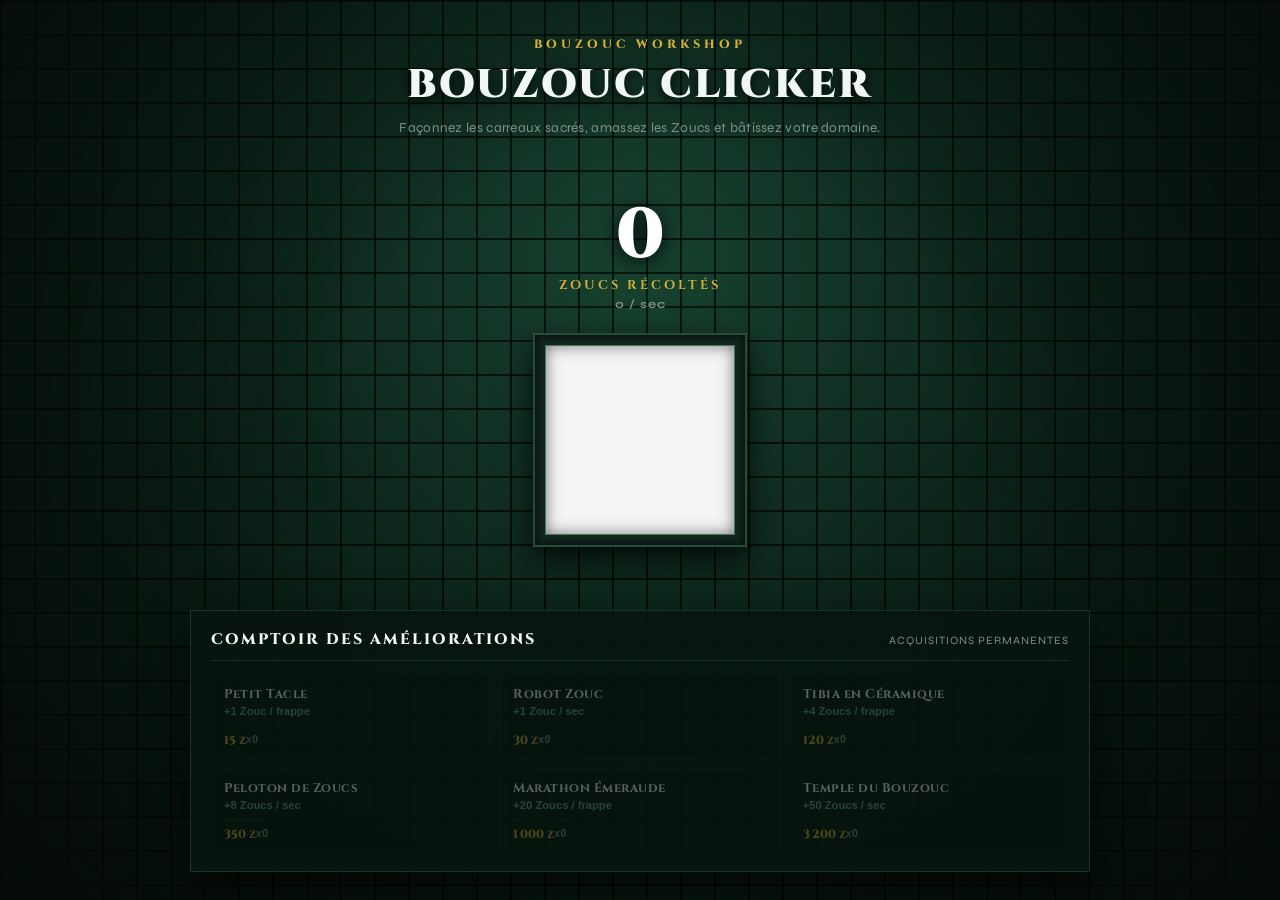
==== clicker.html @ b90097b3 "feat: refonte de la déco et ajout de nouvelle objet dans la boutique" ====
<!DOCTYPE html>
<html lang="fr">
<head>
  <meta charset="UTF-8" />
  <meta name="viewport" content="width=device-width, initial-scale=1.0" />
  <title>Bouzouc Clicker</title>
  <link rel="preconnect" href="https://fonts.googleapis.com">
  <link rel="preconnect" href="https://fonts.gstatic.com" crossorigin>
  <link href="https://fonts.googleapis.com/css2?family=Cinzel:wght@600;800;900&family=Syne:wght@500;700;800&display=swap" rel="stylesheet">
  <link rel="stylesheet" href="css/clicker.css">
</head>
<body>
  <div class="mosaic-overlay"></div>

  <header class="masthead">
    <div class="kicker">BOUZOUC WORKSHOP</div>
    <h1>BOUZOUC CLICKER</h1>
    <p class="subtitle">Façonnez les carreaux sacrés, amassez les Zoucs et bâtissez votre domaine.</p>
  </header>

  <main class="forge">
    <div class="meter">
      <div id="counter" class="count">0</div>
      <div class="unit">Zoucs récoltés</div>
      <div id="passive-rate" class="rate">0,0 / sec</div>
    </div>

    <div class="tile-frame">
      <button id="bouzouc" class="bouzouc-btn" aria-label="Frapper le Bouzouc"></button>
    </div>
  </main>

  <footer class="bazaar">
    <div class="bazaar-header">
      <h2>Comptoir des Améliorations</h2>
      <span class="sub-lead">Acquisitions permanentes</span>
    </div>

    <div class="catalog">
      <!-- Article 1 -->
      <button id="buy-click1" class="merch" disabled>
        <div class="merch-meta">
          <span class="merch-name">Petit Tacle</span>
          <span class="merch-gain">+1 Zouc / frappe</span>
        </div>
        <div class="merch-deal">
          <span id="cost-click1" class="price">15</span>
          <span id="qty-click1" class="owned">x0</span>
        </div>
      </button>

      <!-- Article 2 -->
      <button id="buy-auto1" class="merch" disabled>
        <div class="merch-meta">
          <span class="merch-name">Robot Zouc</span>
          <span class="merch-gain">+1 Zouc / sec</span>
        </div>
        <div class="merch-deal">
          <span id="cost-auto1" class="price">30</span>
          <span id="qty-auto1" class="owned">x0</span>
        </div>
      </button>

      <!-- Article 3 -->
      <button id="buy-click2" class="merch" disabled>
        <div class="merch-meta">
          <span class="merch-name">Tibia en Céramique</span>
          <span class="merch-gain">+4 Zoucs / frappe</span>
        </div>
        <div class="merch-deal">
          <span id="cost-click2" class="price">120</span>
          <span id="qty-click2" class="owned">x0</span>
        </div>
      </button>

      <!-- Article 4 -->
      <button id="buy-auto2" class="merch" disabled>
        <div class="merch-meta">
          <span class="merch-name">Peloton de Zoucs</span>
          <span class="merch-gain">+8 Zoucs / sec</span>
        </div>
        <div class="merch-deal">
          <span id="cost-auto2" class="price">350</span>
          <span id="qty-auto2" class="owned">x0</span>
        </div>
      </button>

      <!-- Article 5 -->
      <button id="buy-click3" class="merch" disabled>
        <div class="merch-meta">
          <span class="merch-name">Marathon Émeraude</span>
          <span class="merch-gain">+20 Zoucs / frappe</span>
        </div>
        <div class="merch-deal">
          <span id="cost-click3" class="price">1 000</span>
          <span id="qty-click3" class="owned">x0</span>
        </div>
      </button>

      <!-- Article 6 -->
      <button id="buy-auto3" class="merch" disabled>
        <div class="merch-meta">
          <span class="merch-name">Temple du Bouzouc</span>
          <span class="merch-gain">+50 Zoucs / sec</span>
        </div>
        <div class="merch-deal">
          <span id="cost-auto3" class="price">3 200</span>
          <span id="qty-auto3" class="owned">x0</span>
        </div>
      </button>
    </div>
  </footer>

  <script src="JavaScript/script.js"></script>
</body>
</html>
---- css/clicker.css ----
*, *::before, *::after {
  box-sizing: border-box;
  margin: 0;
  padding: 0;
  user-select: none;
  -webkit-user-select: none;
}

:root {
  --tile-mortar: #131b16;
  --tile-deep: #0a1f16;
  --tile-mid: #153e2d;
  --tile-bright: #2f7a55;
  --gold: #d4af37;
  --gold-dim: #8b7322;
  --ink: #e8ede9;
  --muted: #7e9185;
}

body {
  min-height: 100vh;
  background-color: var(--tile-mortar);
  /* Trame géométrique inspirée du carrelage de l'image */
  background-image: 
    linear-gradient(to right, rgba(0, 0, 0, 0.65) 2px, transparent 2px),
    linear-gradient(to bottom, rgba(0, 0, 0, 0.65) 2px, transparent 2px),
    radial-gradient(circle at 50% 30%, #174230 0%, #0c241a 45%, #050d09 100%);
  background-size: 34px 34px, 34px 34px, 100% 100%;
  color: var(--ink);
  font-family: 'Syne', sans-serif;
  display: flex;
  flex-direction: column;
  align-items: center;
  justify-content: space-between;
  padding: 36px 18px 28px;
  overflow-x: hidden;
  position: relative;
}

/* Léger voile d'émail brillant */
.mosaic-overlay {
  position: fixed;
  inset: 0;
  background: radial-gradient(circle at center, transparent 40%, rgba(5, 12, 8, 0.75) 100%);
  pointer-events: none;
  z-index: 1;
}

/* ============================
   1. ENTÊTE
   ============================ */
.masthead {
  position: relative;
  z-index: 2;
  text-align: center;
  max-width: 600px;
}

.kicker {
  font-family: 'Cinzel', serif;
  font-size: 0.75rem;
  letter-spacing: 4px;
  color: var(--gold);
  font-weight: 800;
  margin-bottom: 6px;
}

.masthead h1 {
  font-family: 'Cinzel', serif;
  font-size: 2.5rem;
  letter-spacing: 2px;
  font-weight: 900;
  color: #f1f8f3;
  text-transform: uppercase;
  text-shadow: 0 3px 12px rgba(0, 0, 0, 0.9);
}

.subtitle {
  font-size: 0.85rem;
  color: var(--muted);
  line-height: 1.5;
  margin-top: 6px;
  letter-spacing: 0.3px;
}

/* ============================
   2. FORGE (COMPTEUR + BOUTON)
   ============================ */
.forge {
  position: relative;
  z-index: 2;
  display: flex;
  flex-direction: column;
  align-items: center;
  margin: 18px 0;
}

.meter {
  text-align: center;
  margin-bottom: 22px;
}

.count {
  font-family: 'Cinzel', serif;
  font-size: 4.4rem;
  font-weight: 900;
  color: #ffffff;
  line-height: 1;
  letter-spacing: -1px;
  text-shadow: 0 4px 20px rgba(0, 0, 0, 0.95);
  transition: transform 0.05s ease;
}

.unit {
  font-family: 'Cinzel', serif;
  font-size: 0.8rem;
  letter-spacing: 3px;
  text-transform: uppercase;
  color: var(--gold);
  font-weight: 700;
  margin-top: 6px;
}

.rate {
  font-size: 0.75rem;
  color: var(--muted);
  font-weight: 700;
  letter-spacing: 1px;
  margin-top: 3px;
}

/* Cadre façon carreau de mosaïque individuel */
.tile-frame {
  padding: 10px;
  background: #11261c;
  border: 2px solid #234d39;
  box-shadow: 
    inset 0 0 10px rgba(0, 0, 0, 0.8),
    0 12px 30px rgba(0, 0, 0, 0.8);
}

.bouzouc-btn {
  width: 190px;
  height: 190px;
  border-radius: 0; /* Forme carrée nette pour épouser la mosaïque */
  border: 1px solid #3c7d5c;
  background-image: url('https://upload.wikimedia.org/wikipedia/commons/c/c2/N%27Golo_Kant%C3%A9_2018.jpg');
  background-size: 135%;
  background-position: center 20%;
  background-repeat: no-repeat;
  cursor: pointer;
  display: block;
  outline: none;
  filter: contrast(1.05) saturate(0.9);
  box-shadow: inset 0 0 15px rgba(0, 0, 0, 0.5);
  transition: transform 0.06s ease, filter 0.15s ease;
  touch-action: manipulation;
}

.bouzouc-btn:hover {
  filter: contrast(1.1) brightness(1.08);
}

.bouzouc-btn:active {
  transform: scale(0.96);
  filter: brightness(0.9);
}

/* ============================
   3. BAZAAR (BOUTIQUE)
   ============================ */
.bazaar {
  position: relative;
  z-index: 2;
  width: 100%;
  max-width: 900px;
  background: rgba(9, 21, 15, 0.88);
  border: 1px solid rgba(47, 122, 85, 0.35);
  box-shadow: 0 16px 40px rgba(0, 0, 0, 0.7);
  padding: 18px 20px;
}

.bazaar-header {
  display: flex;
  justify-content: space-between;
  align-items: baseline;
  border-bottom: 1px solid rgba(47, 122, 85, 0.3);
  padding-bottom: 10px;
  margin-bottom: 14px;
}

.bazaar-header h2 {
  font-family: 'Cinzel', serif;
  font-size: 0.95rem;
  letter-spacing: 2px;
  text-transform: uppercase;
  color: #f1f8f3;
  font-weight: 800;
}

.sub-lead {
  font-size: 0.7rem;
  color: var(--muted);
  text-transform: uppercase;
  letter-spacing: 1px;
}

.catalog {
  display: grid;
  grid-template-columns: repeat(3, 1fr);
  gap: 10px;
}

.merch {
  background: #0d2118;
  border: 1px solid #1c4432;
  padding: 10px 12px;
  display: flex;
  flex-direction: column;
  justify-content: space-between;
  text-align: left;
  cursor: pointer;
  min-height: 74px;
  transition: background 0.15s ease, border-color 0.15s ease, transform 0.08s ease;
}

.merch:hover:not(:disabled) {
  background: #143527;
  border-color: #3b8b64;
  transform: translateY(-1px);
}

.merch:active:not(:disabled) {
  transform: scale(0.98);
}

.merch:disabled {
  opacity: 0.32;
  cursor: not-allowed;
  border-color: #15251e;
  background: #08140f;
}

.merch-meta {
  display: flex;
  flex-direction: column;
  margin-bottom: 8px;
}

.merch-name {
  font-family: 'Cinzel', serif;
  font-size: 0.8rem;
  font-weight: 700;
  color: #ffffff;
  letter-spacing: 0.5px;
}

.merch-gain {
  font-size: 0.7rem;
  color: #6da387;
  font-weight: 700;
  margin-top: 2px;
}

.merch-deal {
  display: flex;
  justify-content: space-between;
  align-items: center;
  border-top: 1px solid rgba(255, 255, 255, 0.05);
  padding-top: 6px;
}

.price {
  font-family: 'Cinzel', serif;
  font-size: 0.75rem;
  font-weight: 800;
  color: var(--gold);
}

.price::after {
  content: " Z";
  font-size: 0.65rem;
}

.owned {
  font-size: 0.65rem;
  color: var(--muted);
  font-weight: 700;
  letter-spacing: 0.5px;
}

/* ============================
   4. PARTICULES FLOTTANTES
   ============================ */
.pop-number {
  position: fixed;
  pointer-events: none;
  font-family: 'Cinzel', serif;
  font-size: 1.5rem;
  font-weight: 900;
  color: var(--gold);
  text-shadow: 0 2px 8px rgba(0, 0, 0, 0.9);
  z-index: 100;
  animation: float-ascend 0.65s cubic-bezier(0.2, 0.8, 0.2, 1) forwards;
}

@keyframes float-ascend {
  0% {
    opacity: 1;
    transform: translate(-50%, -50%) translateY(0) scale(0.9);
  }
  100% {
    opacity: 0;
    transform: translate(-50%, -50%) translateY(-45px) scale(1.1);
  }
}

/* ============================
   5. ÉCRANS ÉTROITS (MOBILE)
   ============================ */
@media (max-width: 720px) {
  body {
    padding: 20px 12px;
  }

  .masthead h1 {
    font-size: 1.8rem;
  }

  .count {
    font-size: 3.2rem;
  }

  .bouzouc-btn {
    width: 155px;
    height: 155px;
  }

  .catalog {
    grid-template-columns: 1fr;
    gap: 8px;
  }

  .merch {
    flex-direction: row;
    align-items: center;
    min-height: auto;
    padding: 10px;
  }

  .merch-deal {
    border-top: none;
    padding-top: 0;
    gap: 12px;
  }
}
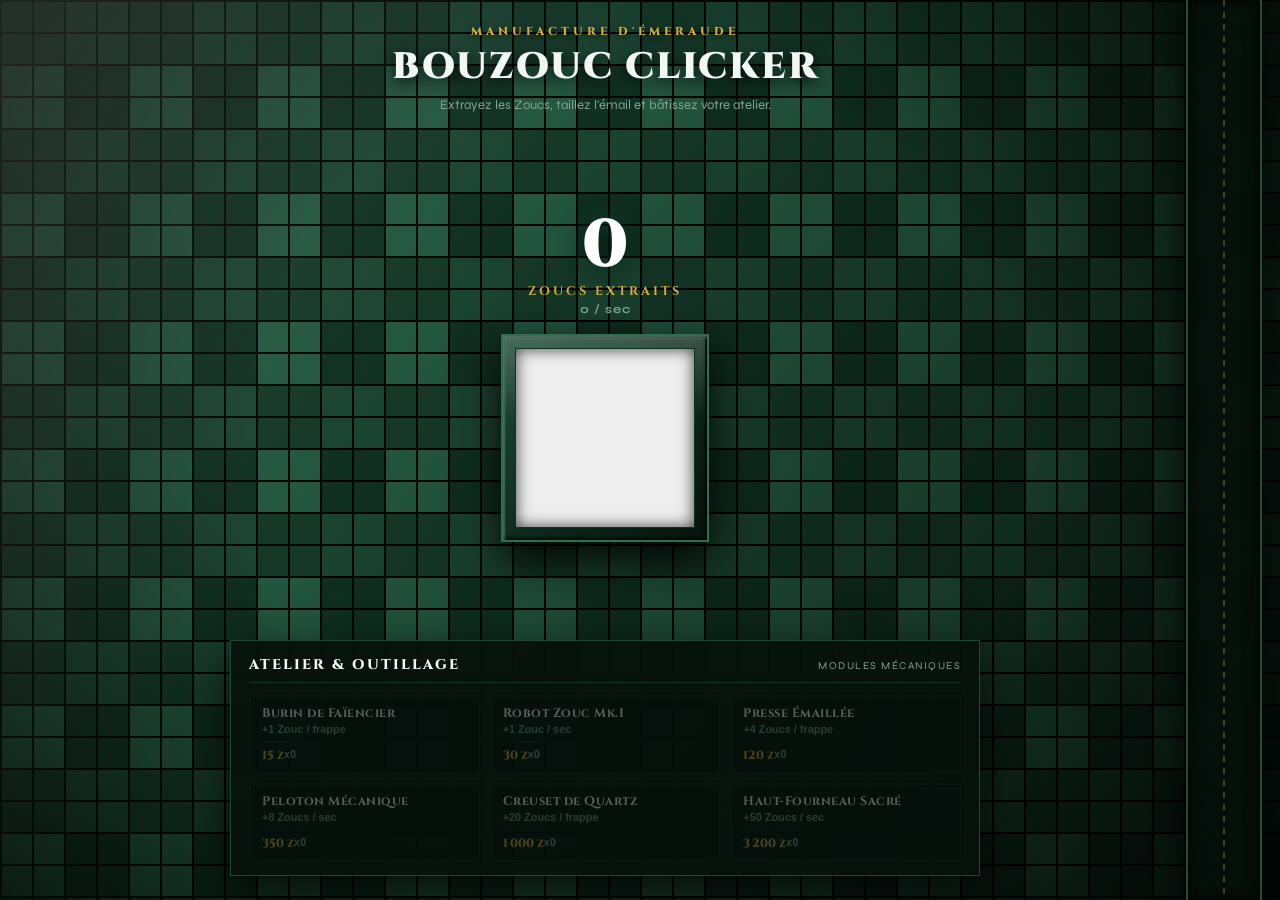
==== commit c9dd9807: "feat: on change encore plein de trucs, j'ai ajouté une autoroute avec les objets et le décor" ====
--- a/clicker.html
+++ b/clicker.html
@@ -6,110 +6,119 @@
   <title>Bouzouc Clicker</title>
   <link rel="preconnect" href="https://fonts.googleapis.com">
   <link rel="preconnect" href="https://fonts.gstatic.com" crossorigin>
-  <link href="https://fonts.googleapis.com/css2?family=Cinzel:wght@600;800;900&family=Syne:wght@500;700;800&display=swap" rel="stylesheet">
+  <link href="https://fonts.googleapis.com/css2?family=Cinzel:wght@700;900&family=Syne:wght@600;700;800&display=swap" rel="stylesheet">
   <link rel="stylesheet" href="css/clicker.css">
 </head>
 <body>
-  <div class="mosaic-overlay"></div>
+  <!-- Mosaïque de faïence murale & reflet humide -->
+  <div class="bathroom-tiles"></div>
+  <div class="water-glaze"></div>
 
-  <header class="masthead">
-    <div class="kicker">BOUZOUC WORKSHOP</div>
-    <h1>BOUZOUC CLICKER</h1>
-    <p class="subtitle">Façonnez les carreaux sacrés, amassez les Zoucs et bâtissez votre domaine.</p>
-  </header>
+  <!-- COLONNE VERTICALE D'UNITÉS (À DROITE) -->
+  <aside class="elevator-shaft" aria-label="Colonne mécanique">
+    <div class="shaft-wire"></div>
+    <div id="elevator-track" class="elevator-track">
+      <!-- Les modules SVG injectés défilent ici du bas vers le haut -->
+    </div>
+  </aside>
 
-  <main class="forge">
-    <div class="meter">
-      <div id="counter" class="count">0</div>
-      <div class="unit">Zoucs récoltés</div>
-      <div id="passive-rate" class="rate">0,0 / sec</div>
-    </div>
+  <!-- CONTENU CENTRAL -->
+  <div class="app-layout">
+    <header class="masthead">
+      <div class="kicker">MANUFACTURE D'ÉMERAUDE</div>
+      <h1>BOUZOUC CLICKER</h1>
+      <p class="subtitle">Extrayez les Zoucs, taillez l'émail et bâtissez votre atelier.</p>
+    </header>
 
-    <div class="tile-frame">
-      <button id="bouzouc" class="bouzouc-btn" aria-label="Frapper le Bouzouc"></button>
-    </div>
-  </main>
+    <main class="forge">
+      <div class="meter">
+        <div id="counter" class="count">0</div>
+        <div class="unit">Zoucs extraits</div>
+        <div id="passive-rate" class="rate">0,0 / sec</div>
+      </div>
 
-  <footer class="bazaar">
-    <div class="bazaar-header">
-      <h2>Comptoir des Améliorations</h2>
-      <span class="sub-lead">Acquisitions permanentes</span>
-    </div>
+      <!-- Carreau de faïence central taillé en biseau -->
+      <div class="tile-block">
+        <div class="tile-highlight"></div>
+        <button id="bouzouc" class="bouzouc-btn" aria-label="Frapper le Bouzouc"></button>
+      </div>
+    </main>
 
-    <div class="catalog">
-      <!-- Article 1 -->
-      <button id="buy-click1" class="merch" disabled>
-        <div class="merch-meta">
-          <span class="merch-name">Petit Tacle</span>
-          <span class="merch-gain">+1 Zouc / frappe</span>
-        </div>
-        <div class="merch-deal">
-          <span id="cost-click1" class="price">15</span>
-          <span id="qty-click1" class="owned">x0</span>
-        </div>
-      </button>
+    <footer class="bazaar">
+      <div class="bazaar-header">
+        <h2>Atelier &amp; Outillage</h2>
+        <span class="sub-lead">Modules mécaniques</span>
+      </div>
 
-      <!-- Article 2 -->
-      <button id="buy-auto1" class="merch" disabled>
-        <div class="merch-meta">
-          <span class="merch-name">Robot Zouc</span>
-          <span class="merch-gain">+1 Zouc / sec</span>
-        </div>
-        <div class="merch-deal">
-          <span id="cost-auto1" class="price">30</span>
-          <span id="qty-auto1" class="owned">x0</span>
-        </div>
-      </button>
+      <div class="catalog">
+        <button id="buy-click1" class="merch" disabled>
+          <div class="merch-meta">
+            <span class="merch-name">Burin de Faïencier</span>
+            <span class="merch-gain">+1 Zouc / frappe</span>
+          </div>
+          <div class="merch-deal">
+            <span id="cost-click1" class="price">15</span>
+            <span id="qty-click1" class="owned">x0</span>
+          </div>
+        </button>
 
-      <!-- Article 3 -->
-      <button id="buy-click2" class="merch" disabled>
-        <div class="merch-meta">
-          <span class="merch-name">Tibia en Céramique</span>
-          <span class="merch-gain">+4 Zoucs / frappe</span>
-        </div>
-        <div class="merch-deal">
-          <span id="cost-click2" class="price">120</span>
-          <span id="qty-click2" class="owned">x0</span>
-        </div>
-      </button>
+        <button id="buy-auto1" class="merch" disabled>
+          <div class="merch-meta">
+            <span class="merch-name">Robot Zouc Mk.I</span>
+            <span class="merch-gain">+1 Zouc / sec</span>
+          </div>
+          <div class="merch-deal">
+            <span id="cost-auto1" class="price">30</span>
+            <span id="qty-auto1" class="owned">x0</span>
+          </div>
+        </button>
 
-      <!-- Article 4 -->
-      <button id="buy-auto2" class="merch" disabled>
-        <div class="merch-meta">
-          <span class="merch-name">Peloton de Zoucs</span>
-          <span class="merch-gain">+8 Zoucs / sec</span>
-        </div>
-        <div class="merch-deal">
-          <span id="cost-auto2" class="price">350</span>
-          <span id="qty-auto2" class="owned">x0</span>
-        </div>
-      </button>
+        <button id="buy-click2" class="merch" disabled>
+          <div class="merch-meta">
+            <span class="merch-name">Presse Émaillée</span>
+            <span class="merch-gain">+4 Zoucs / frappe</span>
+          </div>
+          <div class="merch-deal">
+            <span id="cost-click2" class="price">120</span>
+            <span id="qty-click2" class="owned">x0</span>
+          </div>
+        </button>
 
-      <!-- Article 5 -->
-      <button id="buy-click3" class="merch" disabled>
-        <div class="merch-meta">
-          <span class="merch-name">Marathon Émeraude</span>
-          <span class="merch-gain">+20 Zoucs / frappe</span>
-        </div>
-        <div class="merch-deal">
-          <span id="cost-click3" class="price">1 000</span>
-          <span id="qty-click3" class="owned">x0</span>
-        </div>
-      </button>
+        <button id="buy-auto2" class="merch" disabled>
+          <div class="merch-meta">
+            <span class="merch-name">Peloton Mécanique</span>
+            <span class="merch-gain">+8 Zoucs / sec</span>
+          </div>
+          <div class="merch-deal">
+            <span id="cost-auto2" class="price">350</span>
+            <span id="qty-auto2" class="owned">x0</span>
+          </div>
+        </button>
 
-      <!-- Article 6 -->
-      <button id="buy-auto3" class="merch" disabled>
-        <div class="merch-meta">
-          <span class="merch-name">Temple du Bouzouc</span>
-          <span class="merch-gain">+50 Zoucs / sec</span>
-        </div>
-        <div class="merch-deal">
-          <span id="cost-auto3" class="price">3 200</span>
-          <span id="qty-auto3" class="owned">x0</span>
-        </div>
-      </button>
-    </div>
-  </footer>
+        <button id="buy-click3" class="merch" disabled>
+          <div class="merch-meta">
+            <span class="merch-name">Creuset de Quartz</span>
+            <span class="merch-gain">+20 Zoucs / frappe</span>
+          </div>
+          <div class="merch-deal">
+            <span id="cost-click3" class="price">1 000</span>
+            <span id="qty-click3" class="owned">x0</span>
+          </div>
+        </button>
+
+        <button id="buy-auto3" class="merch" disabled>
+          <div class="merch-meta">
+            <span class="merch-name">Haut-Fourneau Sacré</span>
+            <span class="merch-gain">+50 Zoucs / sec</span>
+          </div>
+          <div class="merch-deal">
+            <span id="cost-auto3" class="price">3 200</span>
+            <span id="qty-auto3" class="owned">x0</span>
+          </div>
+        </button>
+      </div>
+    </footer>
+  </div>
 
   <script src="JavaScript/script.js"></script>
 </body>
--- a/css/clicker.css
+++ b/css/clicker.css
@@ -7,118 +7,247 @@
 }
 
 :root {
-  --tile-mortar: #131b16;
-  --tile-deep: #0a1f16;
-  --tile-mid: #153e2d;
-  --tile-bright: #2f7a55;
+  --grout: #06110a;
+  --tile-sage: #1b4231;
+  --tile-emerald: #0f3123;
+  --tile-mint: #255841;
+  --tile-amber: #4a3818;
   --gold: #d4af37;
-  --gold-dim: #8b7322;
-  --ink: #e8ede9;
-  --muted: #7e9185;
+  --ink: #eaf6ef;
+  --muted: #7fa490;
 }
 
 body {
   min-height: 100vh;
-  background-color: var(--tile-mortar);
-  /* Trame géométrique inspirée du carrelage de l'image */
-  background-image: 
-    linear-gradient(to right, rgba(0, 0, 0, 0.65) 2px, transparent 2px),
-    linear-gradient(to bottom, rgba(0, 0, 0, 0.65) 2px, transparent 2px),
-    radial-gradient(circle at 50% 30%, #174230 0%, #0c241a 45%, #050d09 100%);
-  background-size: 34px 34px, 34px 34px, 100% 100%;
+  background-color: var(--grout);
   color: var(--ink);
   font-family: 'Syne', sans-serif;
+  overflow-x: hidden;
+  position: relative;
+  display: flex;
+  justify-content: center;
+}
+
+/* ====================================================
+   FAÏENCE MURALE / CARRELAGE DE DOUCHE MULTI-VERTS
+   ==================================================== */
+.bathroom-tiles {
+  position: fixed;
+  inset: 0;
+  z-index: 0;
+  pointer-events: none;
+  /* Grille de carrelage émaillé (24px x 24px) avec joints gris sombres en creux */
+  background-color: #0b2117;
+  background-image:
+    /* Joints horizontaux et verticaux */
+    linear-gradient(to right, rgba(0, 0, 0, 0.95) 2px, transparent 2px),
+    linear-gradient(to bottom, rgba(0, 0, 0, 0.95) 2px, transparent 2px),
+    /* Variations de teintes par carreaux (alternance émeraude, jade et ambre) */
+    repeating-conic-gradient(#1a4432 0% 25%, #0f3022 0% 50%, #22563f 0% 75%, #143828 0% 100%),
+    radial-gradient(circle at 65% 25%, rgba(212, 175, 55, 0.22) 0%, transparent 60%);
+  background-size: 32px 32px, 32px 32px, 128px 128px, 100% 100%;
+}
+
+/* Effet vernis émaillé / film d'eau brillant */
+.water-glaze {
+  position: fixed;
+  inset: 0;
+  z-index: 1;
+  pointer-events: none;
+  background: 
+    linear-gradient(125deg, rgba(255, 255, 255, 0.12) 0%, transparent 35%, rgba(0, 0, 0, 0.6) 100%),
+    radial-gradient(circle at 50% 50%, transparent 50%, rgba(3, 10, 6, 0.8) 100%);
+}
+
+/* ====================================================
+   COLONNE D'ÉLÉVATEURS VERTICALE (À DROITE)
+   ==================================================== */
+.elevator-shaft {
+  position: fixed;
+  top: 0;
+  bottom: 0;
+  right: 18px;
+  width: 76px;
+  z-index: 4;
+  background: rgba(6, 17, 11, 0.85);
+  border-left: 2px solid #234d38;
+  border-right: 2px solid #234d38;
+  box-shadow: 
+    inset 0 0 15px rgba(0, 0, 0, 0.9),
+    0 0 30px rgba(0, 0, 0, 0.8);
+  overflow: hidden;
+  backdrop-filter: blur(4px);
+}
+
+.shaft-wire {
+  position: absolute;
+  top: 0;
+  bottom: 0;
+  left: 50%;
+  width: 2px;
+  transform: translateX(-50%);
+  background: repeating-linear-gradient(
+    to bottom,
+    rgba(212, 175, 55, 0.3) 0,
+    rgba(212, 175, 55, 0.3) 6px,
+    transparent 6px,
+    transparent 12px
+  );
+}
+
+.elevator-track {
+  position: relative;
+  width: 100%;
+  height: 100%;
+}
+
+/* Capsule mécanique personnalisée (sans émoji) */
+.mech-pod {
+  position: absolute;
+  left: 8px;
+  width: 58px;
+  background: linear-gradient(145deg, #133324, #081a11);
+  border: 1px solid #387857;
+  box-shadow: 
+    0 6px 12px rgba(0, 0, 0, 0.8),
+    inset 1px 1px 1px rgba(255, 255, 255, 0.2);
+  padding: 6px 4px;
+  display: flex;
+  flex-direction: column;
+  align-items: center;
+  gap: 3px;
+  pointer-events: none;
+}
+
+.mech-pod.move-up {
+  animation: ascend-pod linear infinite;
+}
+
+.mech-pod.move-down {
+  animation: descend-pod linear infinite;
+}
+
+.pod-icon {
+  width: 24px;
+  height: 24px;
+  fill: #6ee7b7;
+  filter: drop-shadow(0 0 4px rgba(110, 231, 183, 0.6));
+}
+
+.pod-tag {
+  font-family: 'Cinzel', serif;
+  font-size: 0.48rem;
+  font-weight: 800;
+  color: var(--gold);
+  letter-spacing: 0.5px;
+  text-align: center;
+  line-height: 1.1;
+  text-transform: uppercase;
+}
+
+.pod-light {
+  width: 4px;
+  height: 4px;
+  border-radius: 50%;
+  background: #34d399;
+  box-shadow: 0 0 6px #34d399;
+  margin-top: 1px;
+}
+
+@keyframes ascend-pod {
+  0%   { transform: translateY(105vh); }
+  100% { transform: translateY(-120px); }
+}
+
+@keyframes descend-pod {
+  0%   { transform: translateY(-120px); }
+  100% { transform: translateY(105vh); }
+}
+
+/* ====================================================
+   STRUCTURE CENTRALE DE L'APPLICATION
+   ==================================================== */
+.app-layout {
+  position: relative;
+  z-index: 2;
+  width: 100%;
+  max-width: 860px;
+  padding: 24px 90px 24px 20px; /* Réserve 90px à droite pour ne pas toucher l'élévateur */
   display: flex;
   flex-direction: column;
   align-items: center;
   justify-content: space-between;
-  padding: 36px 18px 28px;
-  overflow-x: hidden;
-  position: relative;
-}
-
-/* Léger voile d'émail brillant */
-.mosaic-overlay {
-  position: fixed;
-  inset: 0;
-  background: radial-gradient(circle at center, transparent 40%, rgba(5, 12, 8, 0.75) 100%);
-  pointer-events: none;
-  z-index: 1;
-}
-
-/* ============================
+  min-height: 100vh;
+}
+
+/* ====================================================
    1. ENTÊTE
-   ============================ */
+   ==================================================== */
 .masthead {
-  position: relative;
-  z-index: 2;
   text-align: center;
-  max-width: 600px;
+  max-width: 620px;
 }
 
 .kicker {
   font-family: 'Cinzel', serif;
-  font-size: 0.75rem;
+  font-size: 0.72rem;
   letter-spacing: 4px;
   color: var(--gold);
   font-weight: 800;
-  margin-bottom: 6px;
+  margin-bottom: 3px;
+  text-shadow: 0 2px 8px rgba(0, 0, 0, 0.9);
 }
 
 .masthead h1 {
   font-family: 'Cinzel', serif;
-  font-size: 2.5rem;
+  font-size: 2.3rem;
   letter-spacing: 2px;
   font-weight: 900;
   color: #f1f8f3;
   text-transform: uppercase;
-  text-shadow: 0 3px 12px rgba(0, 0, 0, 0.9);
+  text-shadow: 0 4px 16px rgba(0, 0, 0, 0.95);
 }
 
 .subtitle {
-  font-size: 0.85rem;
+  font-size: 0.82rem;
   color: var(--muted);
-  line-height: 1.5;
-  margin-top: 6px;
-  letter-spacing: 0.3px;
-}
-
-/* ============================
-   2. FORGE (COMPTEUR + BOUTON)
-   ============================ */
+  margin-top: 4px;
+  line-height: 1.4;
+}
+
+/* ====================================================
+   2. FORGE & CARREAU CENTRAL
+   ==================================================== */
 .forge {
-  position: relative;
-  z-index: 2;
   display: flex;
   flex-direction: column;
   align-items: center;
-  margin: 18px 0;
+  margin: 12px 0;
 }
 
 .meter {
   text-align: center;
-  margin-bottom: 22px;
+  margin-bottom: 18px;
 }
 
 .count {
   font-family: 'Cinzel', serif;
-  font-size: 4.4rem;
+  font-size: 4.2rem;
   font-weight: 900;
   color: #ffffff;
   line-height: 1;
-  letter-spacing: -1px;
-  text-shadow: 0 4px 20px rgba(0, 0, 0, 0.95);
+  text-shadow: 0 4px 25px rgba(0, 0, 0, 0.95), 0 0 20px rgba(52, 211, 153, 0.3);
   transition: transform 0.05s ease;
 }
 
 .unit {
   font-family: 'Cinzel', serif;
-  font-size: 0.8rem;
+  font-size: 0.78rem;
   letter-spacing: 3px;
   text-transform: uppercase;
   color: var(--gold);
   font-weight: 700;
-  margin-top: 6px;
+  margin-top: 4px;
 }
 
 .rate {
@@ -126,58 +255,66 @@
   color: var(--muted);
   font-weight: 700;
   letter-spacing: 1px;
-  margin-top: 3px;
-}
-
-/* Cadre façon carreau de mosaïque individuel */
-.tile-frame {
-  padding: 10px;
-  background: #11261c;
-  border: 2px solid #234d39;
+  margin-top: 2px;
+}
+
+/* Carreau faïencé central */
+.tile-block {
+  position: relative;
+  padding: 12px;
+  background: linear-gradient(135deg, #1b4d36 0%, #0c261b 60%, #05140d 100%);
+  border: 2px solid #2f6f4e;
   box-shadow: 
-    inset 0 0 10px rgba(0, 0, 0, 0.8),
-    0 12px 30px rgba(0, 0, 0, 0.8);
+    0 16px 40px rgba(0, 0, 0, 0.9),
+    inset 2px 2px 2px rgba(255, 255, 255, 0.25),
+    inset -2px -2px 4px rgba(0, 0, 0, 0.8);
+}
+
+.tile-highlight {
+  position: absolute;
+  top: 2px;
+  left: 2px;
+  right: 2px;
+  height: 40%;
+  background: linear-gradient(180deg, rgba(255, 255, 255, 0.18) 0%, transparent 100%);
+  pointer-events: none;
 }
 
 .bouzouc-btn {
-  width: 190px;
-  height: 190px;
-  border-radius: 0; /* Forme carrée nette pour épouser la mosaïque */
-  border: 1px solid #3c7d5c;
+  position: relative;
+  width: 180px;
+  height: 180px;
+  border-radius: 0;
+  border: 1px solid #163d2a;
   background-image: url('https://upload.wikimedia.org/wikipedia/commons/c/c2/N%27Golo_Kant%C3%A9_2018.jpg');
   background-size: 135%;
   background-position: center 20%;
   background-repeat: no-repeat;
   cursor: pointer;
   display: block;
-  outline: none;
-  filter: contrast(1.05) saturate(0.9);
-  box-shadow: inset 0 0 15px rgba(0, 0, 0, 0.5);
+  filter: contrast(1.1) brightness(0.95);
+  box-shadow: inset 0 0 15px rgba(0, 0, 0, 0.7);
   transition: transform 0.06s ease, filter 0.15s ease;
   touch-action: manipulation;
 }
 
 .bouzouc-btn:hover {
-  filter: contrast(1.1) brightness(1.08);
+  filter: contrast(1.15) brightness(1.08);
 }
 
 .bouzouc-btn:active {
-  transform: scale(0.96);
-  filter: brightness(0.9);
-}
-
-/* ============================
-   3. BAZAAR (BOUTIQUE)
-   ============================ */
+  transform: scale(0.95);
+}
+
+/* ====================================================
+   3. CATALOGUE DE BOUTIQUE
+   ==================================================== */
 .bazaar {
-  position: relative;
-  z-index: 2;
   width: 100%;
-  max-width: 900px;
-  background: rgba(9, 21, 15, 0.88);
-  border: 1px solid rgba(47, 122, 85, 0.35);
-  box-shadow: 0 16px 40px rgba(0, 0, 0, 0.7);
-  padding: 18px 20px;
+  background: rgba(7, 18, 12, 0.94);
+  border: 1px solid #1f4834;
+  box-shadow: 0 16px 40px rgba(0, 0, 0, 0.8);
+  padding: 14px 18px;
 }
 
 .bazaar-header {
@@ -185,13 +322,13 @@
   justify-content: space-between;
   align-items: baseline;
   border-bottom: 1px solid rgba(47, 122, 85, 0.3);
-  padding-bottom: 10px;
-  margin-bottom: 14px;
+  padding-bottom: 8px;
+  margin-bottom: 12px;
 }
 
 .bazaar-header h2 {
   font-family: 'Cinzel', serif;
-  font-size: 0.95rem;
+  font-size: 0.88rem;
   letter-spacing: 2px;
   text-transform: uppercase;
   color: #f1f8f3;
@@ -199,10 +336,10 @@
 }
 
 .sub-lead {
-  font-size: 0.7rem;
+  font-size: 0.65rem;
   color: var(--muted);
   text-transform: uppercase;
-  letter-spacing: 1px;
+  letter-spacing: 1.5px;
 }
 
 .catalog {
@@ -212,22 +349,23 @@
 }
 
 .merch {
-  background: #0d2118;
-  border: 1px solid #1c4432;
-  padding: 10px 12px;
+  background: linear-gradient(135deg, #10291d 0%, #081710 100%);
+  border: 1px solid #204b34;
+  padding: 9px 12px;
   display: flex;
   flex-direction: column;
   justify-content: space-between;
   text-align: left;
   cursor: pointer;
-  min-height: 74px;
-  transition: background 0.15s ease, border-color 0.15s ease, transform 0.08s ease;
+  min-height: 72px;
+  box-shadow: inset 1px 1px 1px rgba(255, 255, 255, 0.08);
+  transition: all 0.12s ease;
 }
 
 .merch:hover:not(:disabled) {
-  background: #143527;
-  border-color: #3b8b64;
-  transform: translateY(-1px);
+  background: linear-gradient(135deg, #163d2a 0%, #0d251a 100%);
+  border-color: #408d64;
+  transform: translateY(-2px);
 }
 
 .merch:active:not(:disabled) {
@@ -237,37 +375,37 @@
 .merch:disabled {
   opacity: 0.32;
   cursor: not-allowed;
-  border-color: #15251e;
-  background: #08140f;
+  border-color: #112219;
+  background: #060e0a;
 }
 
 .merch-meta {
   display: flex;
   flex-direction: column;
-  margin-bottom: 8px;
+  margin-bottom: 6px;
 }
 
 .merch-name {
   font-family: 'Cinzel', serif;
-  font-size: 0.8rem;
+  font-size: 0.78rem;
   font-weight: 700;
   color: #ffffff;
   letter-spacing: 0.5px;
 }
 
 .merch-gain {
-  font-size: 0.7rem;
-  color: #6da387;
+  font-size: 0.68rem;
+  color: #639c7f;
   font-weight: 700;
-  margin-top: 2px;
+  margin-top: 1px;
 }
 
 .merch-deal {
   display: flex;
   justify-content: space-between;
   align-items: center;
-  border-top: 1px solid rgba(255, 255, 255, 0.05);
-  padding-top: 6px;
+  border-top: 1px solid rgba(255, 255, 255, 0.06);
+  padding-top: 5px;
 }
 
 .price {
@@ -289,68 +427,39 @@
   letter-spacing: 0.5px;
 }
 
-/* ============================
-   4. PARTICULES FLOTTANTES
-   ============================ */
+/* Particules au clic */
 .pop-number {
   position: fixed;
   pointer-events: none;
   font-family: 'Cinzel', serif;
-  font-size: 1.5rem;
+  font-size: 1.4rem;
   font-weight: 900;
   color: var(--gold);
-  text-shadow: 0 2px 8px rgba(0, 0, 0, 0.9);
+  text-shadow: 0 2px 10px rgba(0, 0, 0, 0.95);
   z-index: 100;
   animation: float-ascend 0.65s cubic-bezier(0.2, 0.8, 0.2, 1) forwards;
 }
 
 @keyframes float-ascend {
-  0% {
-    opacity: 1;
-    transform: translate(-50%, -50%) translateY(0) scale(0.9);
+  0%   { opacity: 1; transform: translate(-50%, -50%) translateY(0) scale(0.9); }
+  100% { opacity: 0; transform: translate(-50%, -50%) translateY(-45px) scale(1.1); }
+}
+
+/* Version mobile */
+@media (max-width: 720px) {
+  .elevator-shaft {
+    width: 48px;
+    right: 4px;
   }
-  100% {
-    opacity: 0;
-    transform: translate(-50%, -50%) translateY(-45px) scale(1.1);
+  .app-layout {
+    padding: 16px 56px 16px 10px;
   }
-}
-
-/* ============================
-   5. ÉCRANS ÉTROITS (MOBILE)
-   ============================ */
-@media (max-width: 720px) {
-  body {
-    padding: 20px 12px;
-  }
-
-  .masthead h1 {
-    font-size: 1.8rem;
-  }
-
-  .count {
-    font-size: 3.2rem;
-  }
-
-  .bouzouc-btn {
-    width: 155px;
-    height: 155px;
-  }
-
-  .catalog {
-    grid-template-columns: 1fr;
-    gap: 8px;
-  }
-
-  .merch {
-    flex-direction: row;
-    align-items: center;
-    min-height: auto;
-    padding: 10px;
-  }
-
-  .merch-deal {
-    border-top: none;
-    padding-top: 0;
-    gap: 12px;
-  }
+  .masthead h1 { font-size: 1.7rem; }
+  .count { font-size: 3rem; }
+  .bouzouc-btn { width: 145px; height: 145px; }
+  .catalog { grid-template-columns: 1fr; gap: 7px; }
+  .merch { flex-direction: row; align-items: center; min-height: auto; padding: 8px 10px; }
+  .merch-deal { border-top: none; padding-top: 0; gap: 8px; }
+  .mech-pod { width: 38px; left: 4px; }
+  .pod-tag { font-size: 0.4rem; }
 }
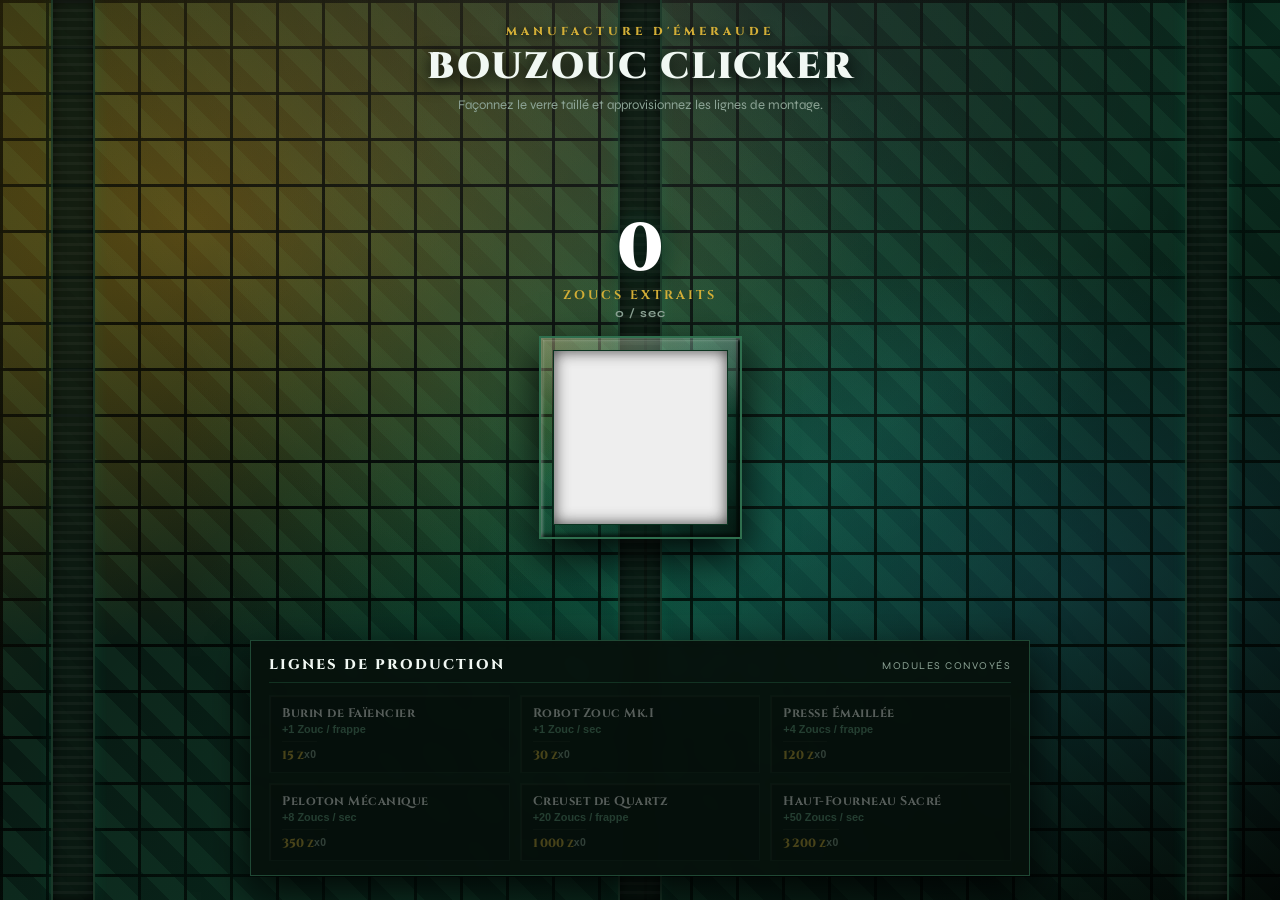
==== commit b4ee9ad3: "feat: changement de l'arriere plan et mise en place de tapis d'usine ou on voit les objets défiler" ====
--- a/clicker.html
+++ b/clicker.html
@@ -10,24 +10,32 @@
   <link rel="stylesheet" href="css/clicker.css">
 </head>
 <body>
-  <!-- Mosaïque de faïence murale & reflet humide -->
-  <div class="bathroom-tiles"></div>
-  <div class="water-glaze"></div>
+  <!-- Fond briques de verre et réfraction lumineuse -->
+  <div class="glass-chamber"></div>
+  <div class="light-beams"></div>
 
-  <!-- COLONNE VERTICALE D'UNITÉS (À DROITE) -->
-  <aside class="elevator-shaft" aria-label="Colonne mécanique">
-    <div class="shaft-wire"></div>
-    <div id="elevator-track" class="elevator-track">
-      <!-- Les modules SVG injectés défilent ici du bas vers le haut -->
+  <!-- RÉSEAU DE CONVOYEURS / TAPIS ROULANTS EN ARRIÈRE-PLAN -->
+  <div class="conveyor-network" aria-hidden="true">
+    <div class="conveyor-lane lane-left">
+      <div class="belt-ribs"></div>
+      <div id="lane-track-1" class="lane-track"></div>
     </div>
-  </aside>
+    <div class="conveyor-lane lane-mid">
+      <div class="belt-ribs"></div>
+      <div id="lane-track-2" class="lane-track"></div>
+    </div>
+    <div class="conveyor-lane lane-right">
+      <div class="belt-ribs"></div>
+      <div id="lane-track-3" class="lane-track"></div>
+    </div>
+  </div>
 
-  <!-- CONTENU CENTRAL -->
+  <!-- INTERFACE PRINCIPALE -->
   <div class="app-layout">
     <header class="masthead">
       <div class="kicker">MANUFACTURE D'ÉMERAUDE</div>
       <h1>BOUZOUC CLICKER</h1>
-      <p class="subtitle">Extrayez les Zoucs, taillez l'émail et bâtissez votre atelier.</p>
+      <p class="subtitle">Façonnez le verre taillé et approvisionnez les lignes de montage.</p>
     </header>
 
     <main class="forge">
@@ -37,7 +45,7 @@
         <div id="passive-rate" class="rate">0,0 / sec</div>
       </div>
 
-      <!-- Carreau de faïence central taillé en biseau -->
+      <!-- Carreau central façon bloc de verre biseauté -->
       <div class="tile-block">
         <div class="tile-highlight"></div>
         <button id="bouzouc" class="bouzouc-btn" aria-label="Frapper le Bouzouc"></button>
@@ -46,8 +54,8 @@
 
     <footer class="bazaar">
       <div class="bazaar-header">
-        <h2>Atelier &amp; Outillage</h2>
-        <span class="sub-lead">Modules mécaniques</span>
+        <h2>Lignes de Production</h2>
+        <span class="sub-lead">Modules convoyés</span>
       </div>
 
       <div class="catalog">
--- a/css/clicker.css
+++ b/css/clicker.css
@@ -7,14 +7,14 @@
 }
 
 :root {
-  --grout: #06110a;
-  --tile-sage: #1b4231;
-  --tile-emerald: #0f3123;
-  --tile-mint: #255841;
-  --tile-amber: #4a3818;
+  --grout: #060e0a;
+  --belt-bg: #0a1710;
+  --belt-rail: #1c3b2b;
   --gold: #d4af37;
+  --amber: #f59e0b;
+  --cyan: #38bdf8;
   --ink: #eaf6ef;
-  --muted: #7fa490;
+  --muted: #8ca395;
 }
 
 body {
@@ -29,150 +29,169 @@
 }
 
 /* ====================================================
-   FAÏENCE MURALE / CARRELAGE DE DOUCHE MULTI-VERTS
-   ==================================================== */
-.bathroom-tiles {
+   FOND : BLOCS DE VERRE AVEC LUMIÈRE TRAVERSANTE (AMBRE & VERT)
+   ==================================================== */
+.glass-chamber {
   position: fixed;
   inset: 0;
   z-index: 0;
   pointer-events: none;
-  /* Grille de carrelage émaillé (24px x 24px) avec joints gris sombres en creux */
-  background-color: #0b2117;
+  /* Grille de briques de verre avec réfractions croisées */
+  background-color: #071710;
   background-image:
-    /* Joints horizontaux et verticaux */
-    linear-gradient(to right, rgba(0, 0, 0, 0.95) 2px, transparent 2px),
-    linear-gradient(to bottom, rgba(0, 0, 0, 0.95) 2px, transparent 2px),
-    /* Variations de teintes par carreaux (alternance émeraude, jade et ambre) */
-    repeating-conic-gradient(#1a4432 0% 25%, #0f3022 0% 50%, #22563f 0% 75%, #143828 0% 100%),
-    radial-gradient(circle at 65% 25%, rgba(212, 175, 55, 0.22) 0%, transparent 60%);
-  background-size: 32px 32px, 32px 32px, 128px 128px, 100% 100%;
-}
-
-/* Effet vernis émaillé / film d'eau brillant */
-.water-glaze {
+    /* Joints sombres de maçonnerie */
+    linear-gradient(to right, rgba(2, 6, 4, 0.95) 3px, transparent 3px),
+    linear-gradient(to bottom, rgba(2, 6, 4, 0.95) 3px, transparent 3px),
+    /* Éclats lumineux chauds et froids traversant le verre */
+    radial-gradient(ellipse at 15% 25%, rgba(245, 158, 11, 0.28) 0%, transparent 45%),
+    radial-gradient(ellipse at 85% 65%, rgba(56, 189, 248, 0.2) 0%, transparent 40%),
+    radial-gradient(circle at 50% 50%, rgba(16, 185, 129, 0.25) 0%, transparent 60%),
+    repeating-linear-gradient(45deg, #0d261b 0 20px, #081a13 20px 40px);
+  background-size: 46px 46px, 46px 46px, 100% 100%, 100% 100%, 100% 100%, 100% 100%;
+}
+
+.light-beams {
   position: fixed;
   inset: 0;
   z-index: 1;
   pointer-events: none;
+  /* Halos diagonaux simulant le soleil à travers une verrière teintée */
   background: 
-    linear-gradient(125deg, rgba(255, 255, 255, 0.12) 0%, transparent 35%, rgba(0, 0, 0, 0.6) 100%),
-    radial-gradient(circle at 50% 50%, transparent 50%, rgba(3, 10, 6, 0.8) 100%);
-}
-
-/* ====================================================
-   COLONNE D'ÉLÉVATEURS VERTICALE (À DROITE)
-   ==================================================== */
-.elevator-shaft {
+    linear-gradient(135deg, rgba(251, 191, 36, 0.12) 0%, transparent 35%, rgba(16, 185, 129, 0.08) 60%, rgba(0, 0, 0, 0.7) 100%),
+    radial-gradient(circle at 50% 0%, rgba(255, 255, 255, 0.1) 0%, transparent 55%);
+}
+
+/* ====================================================
+   TAPIS ROULANTS INDUSTRIELS (RÉSEAU DE FOND)
+   ==================================================== */
+.conveyor-network {
   position: fixed;
-  top: 0;
-  bottom: 0;
-  right: 18px;
-  width: 76px;
-  z-index: 4;
-  background: rgba(6, 17, 11, 0.85);
-  border-left: 2px solid #234d38;
-  border-right: 2px solid #234d38;
+  inset: 0;
+  z-index: 2;
+  pointer-events: none;
+  display: flex;
+  justify-content: space-between;
+  padding: 0 4%;
+  opacity: 0.85;
+}
+
+.conveyor-lane {
+  position: relative;
+  width: 44px;
+  height: 100vh;
+  background: var(--belt-bg);
+  border-left: 2px solid var(--belt-rail);
+  border-right: 2px solid var(--belt-rail);
   box-shadow: 
-    inset 0 0 15px rgba(0, 0, 0, 0.9),
-    0 0 30px rgba(0, 0, 0, 0.8);
+    inset 0 0 12px rgba(0, 0, 0, 0.9),
+    0 0 16px rgba(16, 185, 129, 0.15);
   overflow: hidden;
-  backdrop-filter: blur(4px);
-}
-
-.shaft-wire {
+}
+
+/* Rainures crantées du tapis roulant qui défilent */
+.belt-ribs {
   position: absolute;
-  top: 0;
-  bottom: 0;
-  left: 50%;
-  width: 2px;
-  transform: translateX(-50%);
-  background: repeating-linear-gradient(
+  inset: 0;
+  background-image: repeating-linear-gradient(
     to bottom,
-    rgba(212, 175, 55, 0.3) 0,
-    rgba(212, 175, 55, 0.3) 6px,
-    transparent 6px,
-    transparent 12px
+    rgba(255, 255, 255, 0.04) 0px,
+    rgba(255, 255, 255, 0.04) 3px,
+    transparent 3px,
+    transparent 9px
   );
-}
-
-.elevator-track {
+  background-size: 100% 18px;
+  animation: belt-scroll 1.4s linear infinite;
+}
+
+.lane-left .belt-ribs, .lane-right .belt-ribs {
+  animation-direction: normal; /* Défile vers le bas */
+}
+
+.lane-mid .belt-ribs {
+  animation-direction: reverse; /* Défile vers le haut */
+}
+
+@keyframes belt-scroll {
+  0%   { background-position: 0 0; }
+  100% { background-position: 0 18px; }
+}
+
+.lane-track {
   position: relative;
   width: 100%;
   height: 100%;
 }
 
-/* Capsule mécanique personnalisée (sans émoji) */
-.mech-pod {
+/* Caissons / Objets convoyés */
+.belt-package {
   position: absolute;
-  left: 8px;
-  width: 58px;
-  background: linear-gradient(145deg, #133324, #081a11);
-  border: 1px solid #387857;
+  left: 4px;
+  width: 34px;
+  background: linear-gradient(145deg, #163626, #091710);
+  border: 1px solid #3d795a;
   box-shadow: 
-    0 6px 12px rgba(0, 0, 0, 0.8),
+    0 4px 10px rgba(0, 0, 0, 0.8),
     inset 1px 1px 1px rgba(255, 255, 255, 0.2);
-  padding: 6px 4px;
+  padding: 4px 2px;
   display: flex;
   flex-direction: column;
   align-items: center;
-  gap: 3px;
-  pointer-events: none;
-}
-
-.mech-pod.move-up {
-  animation: ascend-pod linear infinite;
-}
-
-.mech-pod.move-down {
-  animation: descend-pod linear infinite;
-}
-
-.pod-icon {
-  width: 24px;
-  height: 24px;
+  gap: 2px;
+}
+
+.belt-package.dir-down {
+  animation: roll-down linear infinite;
+}
+
+.belt-package.dir-up {
+  animation: roll-up linear infinite;
+}
+
+.package-icon {
+  width: 18px;
+  height: 18px;
   fill: #6ee7b7;
-  filter: drop-shadow(0 0 4px rgba(110, 231, 183, 0.6));
-}
-
-.pod-tag {
-  font-family: 'Cinzel', serif;
-  font-size: 0.48rem;
+  filter: drop-shadow(0 0 3px rgba(110, 231, 183, 0.7));
+}
+
+.package-tag {
+  font-family: 'Cinzel', serif;
+  font-size: 0.42rem;
   font-weight: 800;
   color: var(--gold);
-  letter-spacing: 0.5px;
+  letter-spacing: 0.3px;
   text-align: center;
-  line-height: 1.1;
+  line-height: 1;
   text-transform: uppercase;
 }
 
-.pod-light {
-  width: 4px;
-  height: 4px;
+.package-led {
+  width: 3px;
+  height: 3px;
   border-radius: 50%;
-  background: #34d399;
-  box-shadow: 0 0 6px #34d399;
-  margin-top: 1px;
-}
-
-@keyframes ascend-pod {
+  background: var(--amber);
+  box-shadow: 0 0 4px var(--amber);
+}
+
+@keyframes roll-down {
+  0%   { transform: translateY(-80px); }
+  100% { transform: translateY(105vh); }
+}
+
+@keyframes roll-up {
   0%   { transform: translateY(105vh); }
-  100% { transform: translateY(-120px); }
-}
-
-@keyframes descend-pod {
-  0%   { transform: translateY(-120px); }
-  100% { transform: translateY(105vh); }
-}
-
-/* ====================================================
-   STRUCTURE CENTRALE DE L'APPLICATION
+  100% { transform: translateY(-80px); }
+}
+
+/* ====================================================
+   STRUCTURE CENTRALE
    ==================================================== */
 .app-layout {
   position: relative;
-  z-index: 2;
+  z-index: 3;
   width: 100%;
-  max-width: 860px;
-  padding: 24px 90px 24px 20px; /* Réserve 90px à droite pour ne pas toucher l'élévateur */
+  max-width: 820px;
+  padding: 24px 20px;
   display: flex;
   flex-direction: column;
   align-items: center;
@@ -205,7 +224,7 @@
   font-weight: 900;
   color: #f1f8f3;
   text-transform: uppercase;
-  text-shadow: 0 4px 16px rgba(0, 0, 0, 0.95);
+  text-shadow: 0 4px 18px rgba(0, 0, 0, 0.95);
 }
 
 .subtitle {
@@ -216,18 +235,18 @@
 }
 
 /* ====================================================
-   2. FORGE & CARREAU CENTRAL
+   2. FORGE & BOUTON CENTRAL
    ==================================================== */
 .forge {
   display: flex;
   flex-direction: column;
   align-items: center;
-  margin: 12px 0;
+  margin: 10px 0;
 }
 
 .meter {
   text-align: center;
-  margin-bottom: 18px;
+  margin-bottom: 16px;
 }
 
 .count {
@@ -236,7 +255,7 @@
   font-weight: 900;
   color: #ffffff;
   line-height: 1;
-  text-shadow: 0 4px 25px rgba(0, 0, 0, 0.95), 0 0 20px rgba(52, 211, 153, 0.3);
+  text-shadow: 0 4px 25px rgba(0, 0, 0, 0.95), 0 0 24px rgba(52, 211, 153, 0.3);
   transition: transform 0.05s ease;
 }
 
@@ -258,15 +277,15 @@
   margin-top: 2px;
 }
 
-/* Carreau faïencé central */
+/* Bloc central en verre biseauté */
 .tile-block {
   position: relative;
   padding: 12px;
-  background: linear-gradient(135deg, #1b4d36 0%, #0c261b 60%, #05140d 100%);
+  background: linear-gradient(135deg, rgba(251, 191, 36, 0.15) 0%, rgba(16, 185, 129, 0.1) 40%, rgba(5, 20, 14, 0.95) 100%);
   border: 2px solid #2f6f4e;
   box-shadow: 
     0 16px 40px rgba(0, 0, 0, 0.9),
-    inset 2px 2px 2px rgba(255, 255, 255, 0.25),
+    inset 2px 2px 3px rgba(255, 255, 255, 0.3),
     inset -2px -2px 4px rgba(0, 0, 0, 0.8);
 }
 
@@ -275,15 +294,15 @@
   top: 2px;
   left: 2px;
   right: 2px;
-  height: 40%;
-  background: linear-gradient(180deg, rgba(255, 255, 255, 0.18) 0%, transparent 100%);
+  height: 38%;
+  background: linear-gradient(180deg, rgba(255, 255, 255, 0.22) 0%, transparent 100%);
   pointer-events: none;
 }
 
 .bouzouc-btn {
   position: relative;
-  width: 180px;
-  height: 180px;
+  width: 175px;
+  height: 175px;
   border-radius: 0;
   border: 1px solid #163d2a;
   background-image: url('https://upload.wikimedia.org/wikipedia/commons/c/c2/N%27Golo_Kant%C3%A9_2018.jpg');
@@ -307,14 +326,15 @@
 }
 
 /* ====================================================
-   3. CATALOGUE DE BOUTIQUE
+   3. CATALOGUE DE LA BOUTIQUE
    ==================================================== */
 .bazaar {
   width: 100%;
   background: rgba(7, 18, 12, 0.94);
   border: 1px solid #1f4834;
-  box-shadow: 0 16px 40px rgba(0, 0, 0, 0.8);
+  box-shadow: 0 16px 40px rgba(0, 0, 0, 0.85);
   padding: 14px 18px;
+  backdrop-filter: blur(8px);
 }
 
 .bazaar-header {
@@ -427,7 +447,7 @@
   letter-spacing: 0.5px;
 }
 
-/* Particules au clic */
+/* Particules de clics (+X) */
 .pop-number {
   position: fixed;
   pointer-events: none;
@@ -445,21 +465,19 @@
   100% { opacity: 0; transform: translate(-50%, -50%) translateY(-45px) scale(1.1); }
 }
 
-/* Version mobile */
+/* Responsive mobile */
 @media (max-width: 720px) {
-  .elevator-shaft {
-    width: 48px;
-    right: 4px;
-  }
-  .app-layout {
-    padding: 16px 56px 16px 10px;
-  }
+  .conveyor-network { padding: 0 1%; }
+  .conveyor-lane { width: 28px; }
+  .belt-package { width: 22px; left: 1px; padding: 2px 1px; }
+  .package-icon { width: 14px; height: 14px; }
+  .package-tag { display: none; }
+  
+  .app-layout { padding: 16px 12px; }
   .masthead h1 { font-size: 1.7rem; }
   .count { font-size: 3rem; }
-  .bouzouc-btn { width: 145px; height: 145px; }
+  .bouzouc-btn { width: 140px; height: 140px; }
   .catalog { grid-template-columns: 1fr; gap: 7px; }
   .merch { flex-direction: row; align-items: center; min-height: auto; padding: 8px 10px; }
   .merch-deal { border-top: none; padding-top: 0; gap: 8px; }
-  .mech-pod { width: 38px; left: 4px; }
-  .pod-tag { font-size: 0.4rem; }
 }
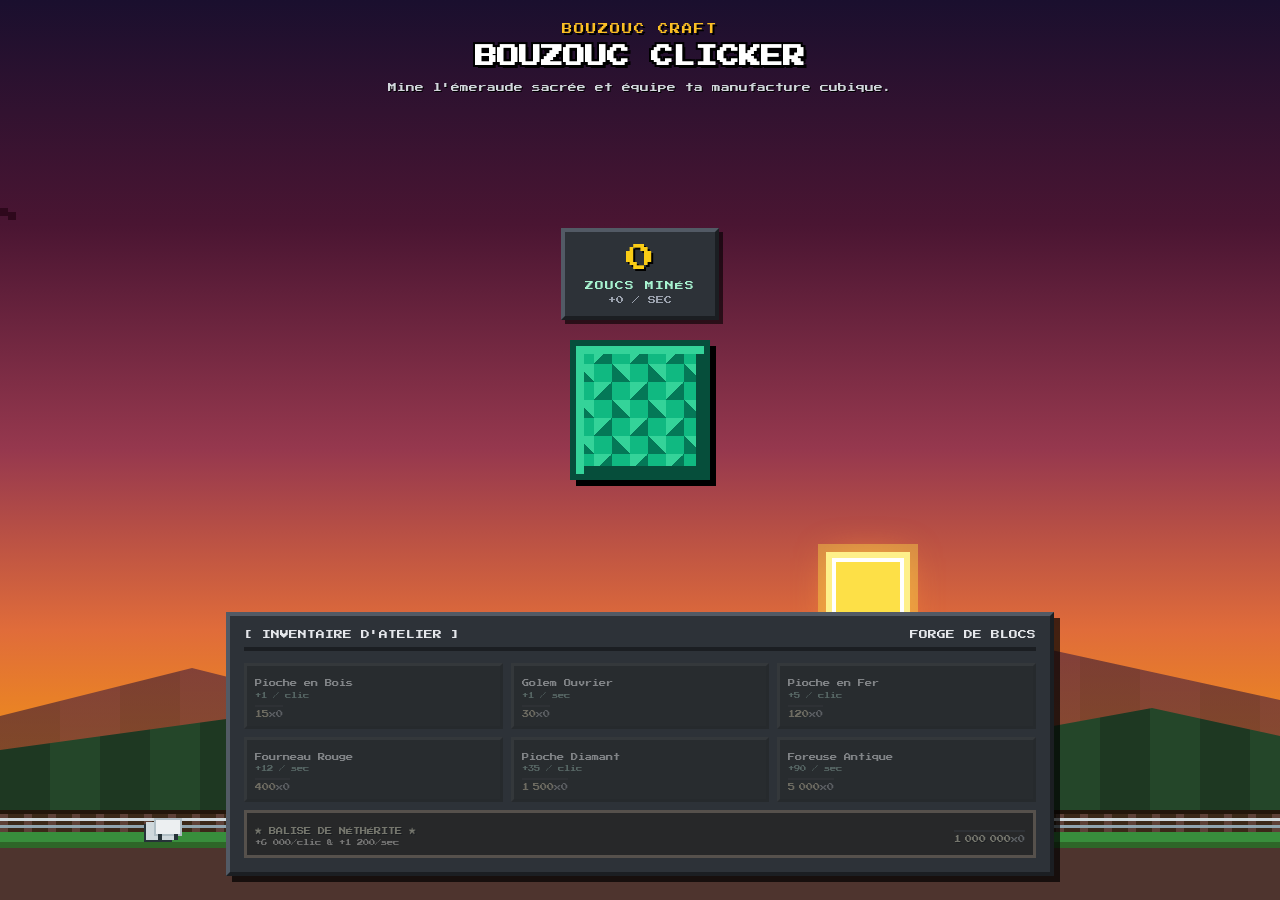
==== commit 9cd9dcda: "feat: on change plein de trucs tu connais" ====
--- a/clicker.html
+++ b/clicker.html
@@ -3,125 +3,151 @@
 <head>
   <meta charset="UTF-8" />
   <meta name="viewport" content="width=device-width, initial-scale=1.0" />
-  <title>Bouzouc Clicker</title>
+  <title>Bouzouc Clicker - Pixel Edition</title>
   <link rel="preconnect" href="https://fonts.googleapis.com">
   <link rel="preconnect" href="https://fonts.gstatic.com" crossorigin>
-  <link href="https://fonts.googleapis.com/css2?family=Cinzel:wght@700;900&family=Syne:wght@600;700;800&display=swap" rel="stylesheet">
+  <link href="https://fonts.googleapis.com/css2?family=Press+Start+2P&display=swap" rel="stylesheet">
   <link rel="stylesheet" href="css/clicker.css">
 </head>
 <body>
-  <!-- Fond briques de verre et réfraction lumineuse -->
-  <div class="glass-chamber"></div>
-  <div class="light-beams"></div>
 
-  <!-- RÉSEAU DE CONVOYEURS / TAPIS ROULANTS EN ARRIÈRE-PLAN -->
-  <div class="conveyor-network" aria-hidden="true">
-    <div class="conveyor-lane lane-left">
-      <div class="belt-ribs"></div>
-      <div id="lane-track-1" class="lane-track"></div>
+  <!-- CIEL DU SOIR VOXEL -->
+  <div class="voxel-world">
+    <!-- Soleil cubique -->
+    <div class="pixel-sun"></div>
+
+    <!-- Nuages cubiques étagés -->
+    <div class="pixel-cloud cloud-1"></div>
+    <div class="pixel-cloud cloud-2"></div>
+
+    <!-- Oiseaux carrés -->
+    <div id="pixel-birds" class="pixel-birds"></div>
+
+    <!-- Montagnes & Collines en blocs -->
+    <div class="mountain-layer distant"></div>
+    <div class="mountain-layer near"></div>
+
+    <!-- Piste de rails complète d'un bord à l'autre -->
+    <div class="minecart-track">
+      <div class="rail-ties"></div>
+      <div class="iron-rails"></div>
+      <!-- Wagonnets animés -->
+      <div id="cart-container" class="cart-container"></div>
     </div>
-    <div class="conveyor-lane lane-mid">
-      <div class="belt-ribs"></div>
-      <div id="lane-track-2" class="lane-track"></div>
-    </div>
-    <div class="conveyor-lane lane-right">
-      <div class="belt-ribs"></div>
-      <div id="lane-track-3" class="lane-track"></div>
+
+    <!-- Sol d'herbe cubique -->
+    <div class="grass-ground">
+      <div class="pixel-sheep"></div>
     </div>
   </div>
 
-  <!-- INTERFACE PRINCIPALE -->
-  <div class="app-layout">
-    <header class="masthead">
-      <div class="kicker">MANUFACTURE D'ÉMERAUDE</div>
+  <!-- INTERFACE DE JEU EN PIXELS -->
+  <div class="ui-layer">
+    <header class="game-header">
+      <div class="kicker">BOUZOUC CRAFT</div>
       <h1>BOUZOUC CLICKER</h1>
-      <p class="subtitle">Façonnez le verre taillé et approvisionnez les lignes de montage.</p>
+      <p class="subtitle">Mine l'émeraude sacrée et équipe ta manufacture cubique.</p>
     </header>
 
-    <main class="forge">
-      <div class="meter">
+    <main class="mining-zone">
+      <div class="pixel-scoreboard">
         <div id="counter" class="count">0</div>
-        <div class="unit">Zoucs extraits</div>
-        <div id="passive-rate" class="rate">0,0 / sec</div>
+        <div class="unit">ZOUCS MINÉS</div>
+        <div id="passive-rate" class="rate">+0 / SEC</div>
       </div>
 
-      <!-- Carreau central façon bloc de verre biseauté -->
-      <div class="tile-block">
-        <div class="tile-highlight"></div>
-        <button id="bouzouc" class="bouzouc-btn" aria-label="Frapper le Bouzouc"></button>
+      <!-- BLOC D'ÉMERAUDE CUBIQUE FAÇON MINECRAFT -->
+      <div class="emerald-voxel-wrapper">
+        <button id="bouzouc" class="emerald-voxel-btn" aria-label="Miner le bloc d'émeraude">
+          <div class="voxel-face top"></div>
+          <div class="voxel-face front"></div>
+        </button>
       </div>
     </main>
 
-    <footer class="bazaar">
-      <div class="bazaar-header">
-        <h2>Lignes de Production</h2>
-        <span class="sub-lead">Modules convoyés</span>
+    <!-- BOUTIQUE D'AMÉLIORATIONS FAÇON INVENTAIRE -->
+    <footer class="inventory-bazaar">
+      <div class="inventory-title">
+        <span>[ INVENTAIRE D'ATELIER ]</span>
+        <span class="sub">FORGE DE BLOCS</span>
       </div>
 
       <div class="catalog">
-        <button id="buy-click1" class="merch" disabled>
-          <div class="merch-meta">
-            <span class="merch-name">Burin de Faïencier</span>
-            <span class="merch-gain">+1 Zouc / frappe</span>
+        <button id="buy-click1" class="merch-slot" disabled>
+          <div class="slot-info">
+            <span class="slot-name">Pioche en Bois</span>
+            <span class="slot-gain">+1 / clic</span>
           </div>
-          <div class="merch-deal">
+          <div class="slot-deal">
             <span id="cost-click1" class="price">15</span>
             <span id="qty-click1" class="owned">x0</span>
           </div>
         </button>
 
-        <button id="buy-auto1" class="merch" disabled>
-          <div class="merch-meta">
-            <span class="merch-name">Robot Zouc Mk.I</span>
-            <span class="merch-gain">+1 Zouc / sec</span>
+        <button id="buy-auto1" class="merch-slot" disabled>
+          <div class="slot-info">
+            <span class="slot-name">Golem Ouvrier</span>
+            <span class="slot-gain">+1 / sec</span>
           </div>
-          <div class="merch-deal">
+          <div class="slot-deal">
             <span id="cost-auto1" class="price">30</span>
             <span id="qty-auto1" class="owned">x0</span>
           </div>
         </button>
 
-        <button id="buy-click2" class="merch" disabled>
-          <div class="merch-meta">
-            <span class="merch-name">Presse Émaillée</span>
-            <span class="merch-gain">+4 Zoucs / frappe</span>
+        <button id="buy-click2" class="merch-slot" disabled>
+          <div class="slot-info">
+            <span class="slot-name">Pioche en Fer</span>
+            <span class="slot-gain">+5 / clic</span>
           </div>
-          <div class="merch-deal">
+          <div class="slot-deal">
             <span id="cost-click2" class="price">120</span>
             <span id="qty-click2" class="owned">x0</span>
           </div>
         </button>
 
-        <button id="buy-auto2" class="merch" disabled>
-          <div class="merch-meta">
-            <span class="merch-name">Peloton Mécanique</span>
-            <span class="merch-gain">+8 Zoucs / sec</span>
+        <button id="buy-auto2" class="merch-slot" disabled>
+          <div class="slot-info">
+            <span class="slot-name">Fourneau Rouge</span>
+            <span class="slot-gain">+12 / sec</span>
           </div>
-          <div class="merch-deal">
-            <span id="cost-auto2" class="price">350</span>
+          <div class="slot-deal">
+            <span id="cost-auto2" class="price">400</span>
             <span id="qty-auto2" class="owned">x0</span>
           </div>
         </button>
 
-        <button id="buy-click3" class="merch" disabled>
-          <div class="merch-meta">
-            <span class="merch-name">Creuset de Quartz</span>
-            <span class="merch-gain">+20 Zoucs / frappe</span>
+        <button id="buy-click3" class="merch-slot" disabled>
+          <div class="slot-info">
+            <span class="slot-name">Pioche Diamant</span>
+            <span class="slot-gain">+35 / clic</span>
           </div>
-          <div class="merch-deal">
-            <span id="cost-click3" class="price">1 000</span>
+          <div class="slot-deal">
+            <span id="cost-click3" class="price">1 500</span>
             <span id="qty-click3" class="owned">x0</span>
           </div>
         </button>
 
-        <button id="buy-auto3" class="merch" disabled>
-          <div class="merch-meta">
-            <span class="merch-name">Haut-Fourneau Sacré</span>
-            <span class="merch-gain">+50 Zoucs / sec</span>
+        <button id="buy-auto3" class="merch-slot" disabled>
+          <div class="slot-info">
+            <span class="slot-name">Foreuse Antique</span>
+            <span class="slot-gain">+90 / sec</span>
           </div>
-          <div class="merch-deal">
-            <span id="cost-auto3" class="price">3 200</span>
+          <div class="slot-deal">
+            <span id="cost-auto3" class="price">5 000</span>
             <span id="qty-auto3" class="owned">x0</span>
+          </div>
+        </button>
+
+        <!-- OBJET ULTIME LÉGENDAIRE -->
+        <button id="buy-relic" class="merch-slot relic-slot" disabled>
+          <div class="slot-info">
+            <span class="slot-name gold-text">★ BALISE DE NÉTHÉRITE ★</span>
+            <span class="slot-gain relic-sub">+6 000/clic &amp; +1 200/sec</span>
+          </div>
+          <div class="slot-deal">
+            <span id="cost-relic" class="price gold-text">1 000 000</span>
+            <span id="qty-relic" class="owned">x0</span>
           </div>
         </button>
       </div>
--- a/css/clicker.css
+++ b/css/clicker.css
@@ -7,477 +7,511 @@
 }
 
 :root {
-  --grout: #060e0a;
-  --belt-bg: #0a1710;
-  --belt-rail: #1c3b2b;
-  --gold: #d4af37;
-  --amber: #f59e0b;
-  --cyan: #38bdf8;
-  --ink: #eaf6ef;
-  --muted: #8ca395;
+  --sky-top: #1a0f2e;
+  --sky-mid: #96384e;
+  --sky-bottom: #e06c3a;
+  --sun-gold: #fde047;
+  --grass-top: #388e3c;
+  --grass-dirt: #2e6628;
+  --dirt-brown: #4e342e;
+  --emerald-main: #10b981;
+  --emerald-dark: #047857;
+  --emerald-light: #6ee7b7;
+  --gui-bg: #2d3238;
+  --gui-border-light: #525a65;
+  --gui-border-dark: #1b1e22;
+  --gold: #fbbf24;
 }
 
 body {
   min-height: 100vh;
-  background-color: var(--grout);
-  color: var(--ink);
-  font-family: 'Syne', sans-serif;
+  background-color: var(--sky-top);
+  font-family: 'Press Start 2P', monospace;
+  color: #ffffff;
   overflow-x: hidden;
   position: relative;
-  display: flex;
-  justify-content: center;
+  image-rendering: pixelated; /* Conserve le crénelage rétro des pixels */
 }
 
 /* ====================================================
-   FOND : BLOCS DE VERRE AVEC LUMIÈRE TRAVERSANTE (AMBRE & VERT)
+   DÉCOR PIXEL ART MINECRAFT (VOXEL WORLD)
    ==================================================== */
-.glass-chamber {
+.voxel-world {
   position: fixed;
   inset: 0;
   z-index: 0;
+  background: linear-gradient(
+    180deg,
+    var(--sky-top) 0%,
+    #4a1532 25%,
+    var(--sky-mid) 50%,
+    var(--sky-bottom) 70%,
+    #f59e0b 90%
+  );
+}
+
+/* Soleil carré Minecraft */
+.pixel-sun {
+  position: absolute;
+  bottom: 30%;
+  left: 65%;
+  width: 72px;
+  height: 72px;
+  background-color: var(--sun-gold);
+  box-shadow: 
+    0 0 0 6px #fef08a,
+    0 0 0 14px rgba(253, 224, 71, 0.4),
+    0 0 35px rgba(251, 146, 60, 0.8);
+  border: 4px solid #fff;
+}
+
+/* Nuages carrés étagés */
+.pixel-cloud {
+  position: absolute;
+  height: 24px;
+  background: rgba(255, 230, 220, 0.55);
+  box-shadow: 
+    0 8px 0 rgba(220, 160, 160, 0.45),
+    inset 0 4px 0 rgba(255, 255, 255, 0.6);
+}
+
+.cloud-1 {
+  width: 220px;
+  top: 15%;
+  left: -240px;
+  animation: float-cloud 50s linear infinite;
+}
+
+.cloud-2 {
+  width: 160px;
+  top: 26%;
+  left: -180px;
+  animation: float-cloud 38s linear infinite 14s;
+}
+
+@keyframes float-cloud {
+  0%   { transform: translateX(0); }
+  100% { transform: translateX(calc(100vw + 300px)); }
+}
+
+/* Oiseaux carrés */
+.pixel-birds {
+  position: absolute;
+  inset: 0;
   pointer-events: none;
-  /* Grille de briques de verre avec réfractions croisées */
-  background-color: #071710;
-  background-image:
-    /* Joints sombres de maçonnerie */
-    linear-gradient(to right, rgba(2, 6, 4, 0.95) 3px, transparent 3px),
-    linear-gradient(to bottom, rgba(2, 6, 4, 0.95) 3px, transparent 3px),
-    /* Éclats lumineux chauds et froids traversant le verre */
-    radial-gradient(ellipse at 15% 25%, rgba(245, 158, 11, 0.28) 0%, transparent 45%),
-    radial-gradient(ellipse at 85% 65%, rgba(56, 189, 248, 0.2) 0%, transparent 40%),
-    radial-gradient(circle at 50% 50%, rgba(16, 185, 129, 0.25) 0%, transparent 60%),
-    repeating-linear-gradient(45deg, #0d261b 0 20px, #081a13 20px 40px);
-  background-size: 46px 46px, 46px 46px, 100% 100%, 100% 100%, 100% 100%, 100% 100%;
-}
-
-.light-beams {
-  position: fixed;
-  inset: 0;
-  z-index: 1;
+}
+
+.voxel-bird {
+  position: absolute;
+  width: 8px;
+  height: 8px;
+  background: #2e081c;
+  box-shadow: 8px 4px 0 #2e081c, -8px 4px 0 #2e081c;
+  animation: fly-across linear infinite;
+}
+
+@keyframes fly-across {
+  0%   { transform: translate(-40px, 0); }
+  50%  { transform: translate(50vw, -20px); }
+  100% { transform: translate(105vw, 10px); }
+}
+
+/* Collines et montagnes en escalier voxel */
+.mountain-layer {
+  position: absolute;
+  bottom: 120px;
+  left: 0;
+  right: 0;
+  height: 160px;
   pointer-events: none;
-  /* Halos diagonaux simulant le soleil à travers une verrière teintée */
+}
+
+.mountain-layer.distant {
   background: 
-    linear-gradient(135deg, rgba(251, 191, 36, 0.12) 0%, transparent 35%, rgba(16, 185, 129, 0.08) 60%, rgba(0, 0, 0, 0.7) 100%),
-    radial-gradient(circle at 50% 0%, rgba(255, 255, 255, 0.1) 0%, transparent 55%);
-}
-
-/* ====================================================
-   TAPIS ROULANTS INDUSTRIELS (RÉSEAU DE FOND)
-   ==================================================== */
-.conveyor-network {
-  position: fixed;
-  inset: 0;
-  z-index: 2;
-  pointer-events: none;
-  display: flex;
-  justify-content: space-between;
-  padding: 0 4%;
-  opacity: 0.85;
-}
-
-.conveyor-lane {
-  position: relative;
-  width: 44px;
-  height: 100vh;
-  background: var(--belt-bg);
-  border-left: 2px solid var(--belt-rail);
-  border-right: 2px solid var(--belt-rail);
-  box-shadow: 
-    inset 0 0 12px rgba(0, 0, 0, 0.9),
-    0 0 16px rgba(16, 185, 129, 0.15);
-  overflow: hidden;
-}
-
-/* Rainures crantées du tapis roulant qui défilent */
-.belt-ribs {
+    repeating-linear-gradient(90deg, #371a33 0 60px, #421e3c 60px 120px);
+  clip-path: polygon(
+    0% 100%, 0% 60%, 15% 30%, 30% 60%, 45% 20%, 65% 55%, 80% 15%, 100% 50%, 100% 100%
+  );
+  opacity: 0.6;
+}
+
+.mountain-layer.near {
+  bottom: 80px;
+  height: 140px;
+  background: 
+    repeating-linear-gradient(90deg, #1e3822 0 50px, #244629 50px 100px);
+  clip-path: polygon(
+    0% 100%, 0% 50%, 20% 25%, 35% 60%, 55% 15%, 75% 45%, 90% 20%, 100% 40%, 100% 100%
+  );
+}
+
+/* Ligne complète de rails de wagonnet (Minecart Track) */
+.minecart-track {
+  position: absolute;
+  bottom: 68px;
+  left: 0;
+  right: 0;
+  height: 22px;
+  background-color: #3b2818;
+  border-top: 4px solid #23160b;
+}
+
+/* Traverses en bois carrées */
+.rail-ties {
   position: absolute;
   inset: 0;
   background-image: repeating-linear-gradient(
-    to bottom,
-    rgba(255, 255, 255, 0.04) 0px,
-    rgba(255, 255, 255, 0.04) 3px,
-    transparent 3px,
-    transparent 9px
+    90deg,
+    #5d4037 0px 8px,
+    transparent 8px 24px
   );
-  background-size: 100% 18px;
-  animation: belt-scroll 1.4s linear infinite;
-}
-
-.lane-left .belt-ribs, .lane-right .belt-ribs {
-  animation-direction: normal; /* Défile vers le bas */
-}
-
-.lane-mid .belt-ribs {
-  animation-direction: reverse; /* Défile vers le haut */
-}
-
-@keyframes belt-scroll {
-  0%   { background-position: 0 0; }
-  100% { background-position: 0 18px; }
-}
-
-.lane-track {
+}
+
+/* Rails métalliques */
+.iron-rails {
+  position: absolute;
+  top: 4px;
+  bottom: 4px;
+  left: 0;
+  right: 0;
+  border-top: 3px solid #cfd8dc;
+  border-bottom: 3px solid #90a4ae;
+}
+
+.cart-container {
+  position: absolute;
+  inset: 0;
+  pointer-events: none;
+}
+
+/* Wagonnet (Minecart) pixélisé */
+.pixel-minecart {
+  position: absolute;
+  bottom: 2px;
+  width: 32px;
+  height: 22px;
+  background: #546e7a;
+  border: 3px solid #263238;
+  border-top: none;
+  box-shadow: inset 0 -3px 0 #37474f;
+  animation: roll-cart linear infinite;
+  display: flex;
+  align-items: center;
+  justify-content: center;
+}
+
+.pixel-minecart::after {
+  content: "";
+  position: absolute;
+  bottom: -4px;
+  left: 3px;
+  width: 6px;
+  height: 4px;
+  background: #102027;
+  box-shadow: 16px 0 0 #102027;
+}
+
+.cart-cargo {
+  width: 14px;
+  height: 14px;
+  background-color: var(--emerald-main);
+  border: 2px solid var(--emerald-dark);
+  margin-top: -6px;
+}
+
+@keyframes roll-cart {
+  0%   { transform: translateX(-50px); }
+  100% { transform: translateX(calc(100vw + 50px)); }
+}
+
+/* Sol d'herbe cubique façon Minecraft */
+.grass-ground {
+  position: absolute;
+  bottom: 0;
+  left: 0;
+  right: 0;
+  height: 68px;
+  background-color: var(--dirt-brown);
+  border-top: 10px solid var(--grass-top);
+  box-shadow: inset 0 6px 0 var(--grass-dirt);
+}
+
+/* Mouton cubique */
+.pixel-sheep {
+  position: absolute;
+  top: -24px;
+  left: 12%;
+  width: 28px;
+  height: 18px;
+  background: #eceff1;
+  border: 2px solid #b0bec5;
+  box-shadow: 
+    -8px 4px 0 #cfd8dc, /* Tête */
+    -10px 6px 0 #263238; /* Yeux */
+}
+
+.pixel-sheep::after {
+  content: "";
+  position: absolute;
+  bottom: -6px;
+  left: 2px;
+  width: 4px;
+  height: 6px;
+  background: #263238;
+  box-shadow: 16px 0 0 #263238; /* Pattes */
+}
+
+/* ====================================================
+   INTERFACE & POLICES RÉTRO
+   ==================================================== */
+.ui-layer {
   position: relative;
+  z-index: 5;
   width: 100%;
-  height: 100%;
-}
-
-/* Caissons / Objets convoyés */
-.belt-package {
-  position: absolute;
-  left: 4px;
-  width: 34px;
-  background: linear-gradient(145deg, #163626, #091710);
-  border: 1px solid #3d795a;
-  box-shadow: 
-    0 4px 10px rgba(0, 0, 0, 0.8),
-    inset 1px 1px 1px rgba(255, 255, 255, 0.2);
-  padding: 4px 2px;
+  max-width: 860px;
+  margin: 0 auto;
+  min-height: 100vh;
+  padding: 24px 16px;
+  display: flex;
+  flex-direction: column;
+  justify-content: space-between;
+  align-items: center;
+}
+
+.game-header {
+  text-align: center;
+}
+
+.kicker {
+  font-size: 0.65rem;
+  color: var(--gold);
+  margin-bottom: 8px;
+  letter-spacing: 2px;
+  text-shadow: 2px 2px #000;
+}
+
+.game-header h1 {
+  font-size: 1.4rem;
+  line-height: 1.4;
+  color: #fff;
+  text-shadow: 3px 3px #000, -2px -2px 0 #000, 2px -2px 0 #000, -2px 2px 0 #000;
+}
+
+.subtitle {
+  font-size: 0.55rem;
+  color: #d1d5db;
+  line-height: 1.6;
+  margin-top: 8px;
+  text-shadow: 1px 1px #000;
+}
+
+/* ====================================================
+   LE BLOC D'ÉMERAUDE AU CENTRE
+   ==================================================== */
+.mining-zone {
   display: flex;
   flex-direction: column;
   align-items: center;
-  gap: 2px;
-}
-
-.belt-package.dir-down {
-  animation: roll-down linear infinite;
-}
-
-.belt-package.dir-up {
-  animation: roll-up linear infinite;
-}
-
-.package-icon {
-  width: 18px;
-  height: 18px;
-  fill: #6ee7b7;
-  filter: drop-shadow(0 0 3px rgba(110, 231, 183, 0.7));
-}
-
-.package-tag {
-  font-family: 'Cinzel', serif;
-  font-size: 0.42rem;
-  font-weight: 800;
-  color: var(--gold);
-  letter-spacing: 0.3px;
+  margin: 12px 0;
+}
+
+.pixel-scoreboard {
+  background: var(--gui-bg);
+  border: 4px solid var(--gui-border-dark);
+  border-top-color: var(--gui-border-light);
+  border-left-color: var(--gui-border-light);
+  padding: 12px 20px;
   text-align: center;
-  line-height: 1;
-  text-transform: uppercase;
-}
-
-.package-led {
-  width: 3px;
-  height: 3px;
-  border-radius: 50%;
-  background: var(--amber);
-  box-shadow: 0 0 4px var(--amber);
-}
-
-@keyframes roll-down {
-  0%   { transform: translateY(-80px); }
-  100% { transform: translateY(105vh); }
-}
-
-@keyframes roll-up {
-  0%   { transform: translateY(105vh); }
-  100% { transform: translateY(-80px); }
+  margin-bottom: 20px;
+  box-shadow: 4px 4px 0 rgba(0, 0, 0, 0.6);
+}
+
+.count {
+  font-size: 1.8rem;
+  color: #facc15;
+  text-shadow: 2px 2px #000;
+  transition: transform 0.04s ease;
+}
+
+.unit {
+  font-size: 0.55rem;
+  color: #a7f3d0;
+  margin-top: 8px;
+  letter-spacing: 1px;
+}
+
+.rate {
+  font-size: 0.5rem;
+  color: #9ca3af;
+  margin-top: 6px;
+}
+
+/* Bouton Bloc d'Émeraude Pixel Art */
+.emerald-voxel-wrapper {
+  perspective: 600px;
+}
+
+.emerald-voxel-btn {
+  width: 140px;
+  height: 140px;
+  position: relative;
+  background-color: var(--emerald-main);
+  border: 6px solid #064e3b;
+  cursor: pointer;
+  outline: none;
+  /* Motif interne du bloc d'émeraude */
+  background-image:
+    linear-gradient(45deg, #047857 25%, transparent 25%),
+    linear-gradient(-45deg, #047857 25%, transparent 25%),
+    linear-gradient(45deg, transparent 75%, #34d399 75%),
+    linear-gradient(-45deg, transparent 75%, #34d399 75%);
+  background-size: 36px 36px;
+  background-position: 0 0, 0 18px, 18px -18px, -18px 0px;
+  box-shadow: 
+    inset 8px 8px 0 #34d399,
+    inset -8px -8px 0 #064e3b,
+    6px 6px 0 #000;
+  transition: transform 0.04s ease;
+}
+
+.emerald-voxel-btn:active {
+  transform: scale(0.92) translate(4px, 4px);
+  box-shadow: 
+    inset 8px 8px 0 #064e3b,
+    inset -8px -8px 0 #34d399,
+    2px 2px 0 #000;
 }
 
 /* ====================================================
-   STRUCTURE CENTRALE
+   BOUTIQUE FAÇON INTERFACE DE CRAFT / INVENTAIRE
    ==================================================== */
-.app-layout {
-  position: relative;
-  z-index: 3;
+.inventory-bazaar {
   width: 100%;
-  max-width: 820px;
-  padding: 24px 20px;
-  display: flex;
-  flex-direction: column;
-  align-items: center;
-  justify-content: space-between;
-  min-height: 100vh;
-}
-
-/* ====================================================
-   1. ENTÊTE
-   ==================================================== */
-.masthead {
-  text-align: center;
-  max-width: 620px;
-}
-
-.kicker {
-  font-family: 'Cinzel', serif;
-  font-size: 0.72rem;
-  letter-spacing: 4px;
-  color: var(--gold);
-  font-weight: 800;
-  margin-bottom: 3px;
-  text-shadow: 0 2px 8px rgba(0, 0, 0, 0.9);
-}
-
-.masthead h1 {
-  font-family: 'Cinzel', serif;
-  font-size: 2.3rem;
-  letter-spacing: 2px;
-  font-weight: 900;
-  color: #f1f8f3;
-  text-transform: uppercase;
-  text-shadow: 0 4px 18px rgba(0, 0, 0, 0.95);
-}
-
-.subtitle {
-  font-size: 0.82rem;
-  color: var(--muted);
-  margin-top: 4px;
-  line-height: 1.4;
-}
-
-/* ====================================================
-   2. FORGE & BOUTON CENTRAL
-   ==================================================== */
-.forge {
-  display: flex;
-  flex-direction: column;
-  align-items: center;
-  margin: 10px 0;
-}
-
-.meter {
-  text-align: center;
-  margin-bottom: 16px;
-}
-
-.count {
-  font-family: 'Cinzel', serif;
-  font-size: 4.2rem;
-  font-weight: 900;
-  color: #ffffff;
-  line-height: 1;
-  text-shadow: 0 4px 25px rgba(0, 0, 0, 0.95), 0 0 24px rgba(52, 211, 153, 0.3);
-  transition: transform 0.05s ease;
-}
-
-.unit {
-  font-family: 'Cinzel', serif;
-  font-size: 0.78rem;
-  letter-spacing: 3px;
-  text-transform: uppercase;
-  color: var(--gold);
-  font-weight: 700;
-  margin-top: 4px;
-}
-
-.rate {
-  font-size: 0.75rem;
-  color: var(--muted);
-  font-weight: 700;
-  letter-spacing: 1px;
-  margin-top: 2px;
-}
-
-/* Bloc central en verre biseauté */
-.tile-block {
-  position: relative;
-  padding: 12px;
-  background: linear-gradient(135deg, rgba(251, 191, 36, 0.15) 0%, rgba(16, 185, 129, 0.1) 40%, rgba(5, 20, 14, 0.95) 100%);
-  border: 2px solid #2f6f4e;
-  box-shadow: 
-    0 16px 40px rgba(0, 0, 0, 0.9),
-    inset 2px 2px 3px rgba(255, 255, 255, 0.3),
-    inset -2px -2px 4px rgba(0, 0, 0, 0.8);
-}
-
-.tile-highlight {
-  position: absolute;
-  top: 2px;
-  left: 2px;
-  right: 2px;
-  height: 38%;
-  background: linear-gradient(180deg, rgba(255, 255, 255, 0.22) 0%, transparent 100%);
-  pointer-events: none;
-}
-
-.bouzouc-btn {
-  position: relative;
-  width: 175px;
-  height: 175px;
-  border-radius: 0;
-  border: 1px solid #163d2a;
-  background-image: url('https://upload.wikimedia.org/wikipedia/commons/c/c2/N%27Golo_Kant%C3%A9_2018.jpg');
-  background-size: 135%;
-  background-position: center 20%;
-  background-repeat: no-repeat;
-  cursor: pointer;
-  display: block;
-  filter: contrast(1.1) brightness(0.95);
-  box-shadow: inset 0 0 15px rgba(0, 0, 0, 0.7);
-  transition: transform 0.06s ease, filter 0.15s ease;
-  touch-action: manipulation;
-}
-
-.bouzouc-btn:hover {
-  filter: contrast(1.15) brightness(1.08);
-}
-
-.bouzouc-btn:active {
-  transform: scale(0.95);
-}
-
-/* ====================================================
-   3. CATALOGUE DE LA BOUTIQUE
-   ==================================================== */
-.bazaar {
-  width: 100%;
-  background: rgba(7, 18, 12, 0.94);
-  border: 1px solid #1f4834;
-  box-shadow: 0 16px 40px rgba(0, 0, 0, 0.85);
-  padding: 14px 18px;
-  backdrop-filter: blur(8px);
-}
-
-.bazaar-header {
+  background: var(--gui-bg);
+  border: 4px solid var(--gui-border-dark);
+  border-top-color: var(--gui-border-light);
+  border-left-color: var(--gui-border-light);
+  padding: 14px;
+  box-shadow: 6px 6px 0 rgba(0, 0, 0, 0.7);
+}
+
+.inventory-title {
   display: flex;
   justify-content: space-between;
-  align-items: baseline;
-  border-bottom: 1px solid rgba(47, 122, 85, 0.3);
+  font-size: 0.55rem;
+  color: #e5e7eb;
+  border-bottom: 4px solid var(--gui-border-dark);
   padding-bottom: 8px;
   margin-bottom: 12px;
-}
-
-.bazaar-header h2 {
-  font-family: 'Cinzel', serif;
-  font-size: 0.88rem;
-  letter-spacing: 2px;
-  text-transform: uppercase;
-  color: #f1f8f3;
-  font-weight: 800;
-}
-
-.sub-lead {
-  font-size: 0.65rem;
-  color: var(--muted);
-  text-transform: uppercase;
-  letter-spacing: 1.5px;
 }
 
 .catalog {
   display: grid;
   grid-template-columns: repeat(3, 1fr);
-  gap: 10px;
-}
-
-.merch {
-  background: linear-gradient(135deg, #10291d 0%, #081710 100%);
-  border: 1px solid #204b34;
-  padding: 9px 12px;
+  gap: 8px;
+}
+
+.merch-slot {
+  background: #1f2327;
+  border: 3px solid var(--gui-border-dark);
+  border-top-color: #3b424b;
+  border-left-color: #3b424b;
+  padding: 8px;
   display: flex;
   flex-direction: column;
   justify-content: space-between;
+  min-height: 64px;
+  cursor: pointer;
   text-align: left;
-  cursor: pointer;
-  min-height: 72px;
-  box-shadow: inset 1px 1px 1px rgba(255, 255, 255, 0.08);
-  transition: all 0.12s ease;
-}
-
-.merch:hover:not(:disabled) {
-  background: linear-gradient(135deg, #163d2a 0%, #0d251a 100%);
-  border-color: #408d64;
-  transform: translateY(-2px);
-}
-
-.merch:active:not(:disabled) {
-  transform: scale(0.98);
-}
-
-.merch:disabled {
-  opacity: 0.32;
+  font-family: 'Press Start 2P', monospace;
+}
+
+.merch-slot:hover:not(:disabled) {
+  background: #2b3137;
+  border-color: #60a5fa;
+}
+
+.merch-slot:active:not(:disabled) {
+  transform: translate(2px, 2px);
+}
+
+.merch-slot:disabled {
+  opacity: 0.4;
   cursor: not-allowed;
-  border-color: #112219;
-  background: #060e0a;
-}
-
-.merch-meta {
-  display: flex;
-  flex-direction: column;
-  margin-bottom: 6px;
-}
-
-.merch-name {
-  font-family: 'Cinzel', serif;
-  font-size: 0.78rem;
-  font-weight: 700;
-  color: #ffffff;
-  letter-spacing: 0.5px;
-}
-
-.merch-gain {
-  font-size: 0.68rem;
-  color: #639c7f;
-  font-weight: 700;
-  margin-top: 1px;
-}
-
-.merch-deal {
+  filter: grayscale(0.8);
+}
+
+.slot-name {
+  font-size: 0.45rem;
+  color: #fff;
+  line-height: 1.3;
+}
+
+.slot-gain {
+  font-size: 0.4rem;
+  color: #34d399;
+  margin-top: 4px;
+  display: block;
+}
+
+.slot-deal {
   display: flex;
   justify-content: space-between;
+  border-top: 2px solid #2d3238;
+  padding-top: 4px;
+  margin-top: 6px;
+}
+
+.price {
+  font-size: 0.45rem;
+  color: #fbbf24;
+}
+
+.owned {
+  font-size: 0.45rem;
+  color: #9ca3af;
+}
+
+/* Slot légendaire */
+.relic-slot {
+  grid-column: span 3;
+  flex-direction: row;
   align-items: center;
-  border-top: 1px solid rgba(255, 255, 255, 0.06);
-  padding-top: 5px;
-}
-
-.price {
-  font-family: 'Cinzel', serif;
-  font-size: 0.75rem;
-  font-weight: 800;
-  color: var(--gold);
-}
-
-.price::after {
-  content: " Z";
-  font-size: 0.65rem;
-}
-
-.owned {
-  font-size: 0.65rem;
-  color: var(--muted);
-  font-weight: 700;
-  letter-spacing: 0.5px;
-}
-
-/* Particules de clics (+X) */
-.pop-number {
+  background: #2b1805;
+  border-color: #d97706;
+  min-height: 48px;
+}
+
+.gold-text {
+  color: #fde047;
+  text-shadow: 1px 1px #000;
+}
+
+.relic-sub {
+  color: #fed7aa;
+}
+
+/* Particules rétro pixelisées */
+.pixel-pop {
   position: fixed;
   pointer-events: none;
-  font-family: 'Cinzel', serif;
-  font-size: 1.4rem;
-  font-weight: 900;
-  color: var(--gold);
-  text-shadow: 0 2px 10px rgba(0, 0, 0, 0.95);
+  font-family: 'Press Start 2P', monospace;
+  font-size: 0.9rem;
+  color: #34d399;
+  text-shadow: 2px 2px #000;
   z-index: 100;
-  animation: float-ascend 0.65s cubic-bezier(0.2, 0.8, 0.2, 1) forwards;
-}
-
-@keyframes float-ascend {
-  0%   { opacity: 1; transform: translate(-50%, -50%) translateY(0) scale(0.9); }
-  100% { opacity: 0; transform: translate(-50%, -50%) translateY(-45px) scale(1.1); }
-}
-
-/* Responsive mobile */
+  animation: pop-pixel 0.6s steps(6) forwards;
+}
+
+@keyframes pop-pixel {
+  0%   { transform: translate(-50%, -50%) translateY(0); opacity: 1; }
+  100% { transform: translate(-50%, -50%) translateY(-48px); opacity: 0; }
+}
+
 @media (max-width: 720px) {
-  .conveyor-network { padding: 0 1%; }
-  .conveyor-lane { width: 28px; }
-  .belt-package { width: 22px; left: 1px; padding: 2px 1px; }
-  .package-icon { width: 14px; height: 14px; }
-  .package-tag { display: none; }
-  
-  .app-layout { padding: 16px 12px; }
-  .masthead h1 { font-size: 1.7rem; }
-  .count { font-size: 3rem; }
-  .bouzouc-btn { width: 140px; height: 140px; }
-  .catalog { grid-template-columns: 1fr; gap: 7px; }
-  .merch { flex-direction: row; align-items: center; min-height: auto; padding: 8px 10px; }
-  .merch-deal { border-top: none; padding-top: 0; gap: 8px; }
+  .game-header h1 { font-size: 1rem; }
+  .count { font-size: 1.3rem; }
+  .emerald-voxel-btn { width: 110px; height: 110px; }
+  .catalog { grid-template-columns: 1fr; }
+  .relic-slot { grid-column: span 1; flex-direction: column; align-items: flex-start; }
 }
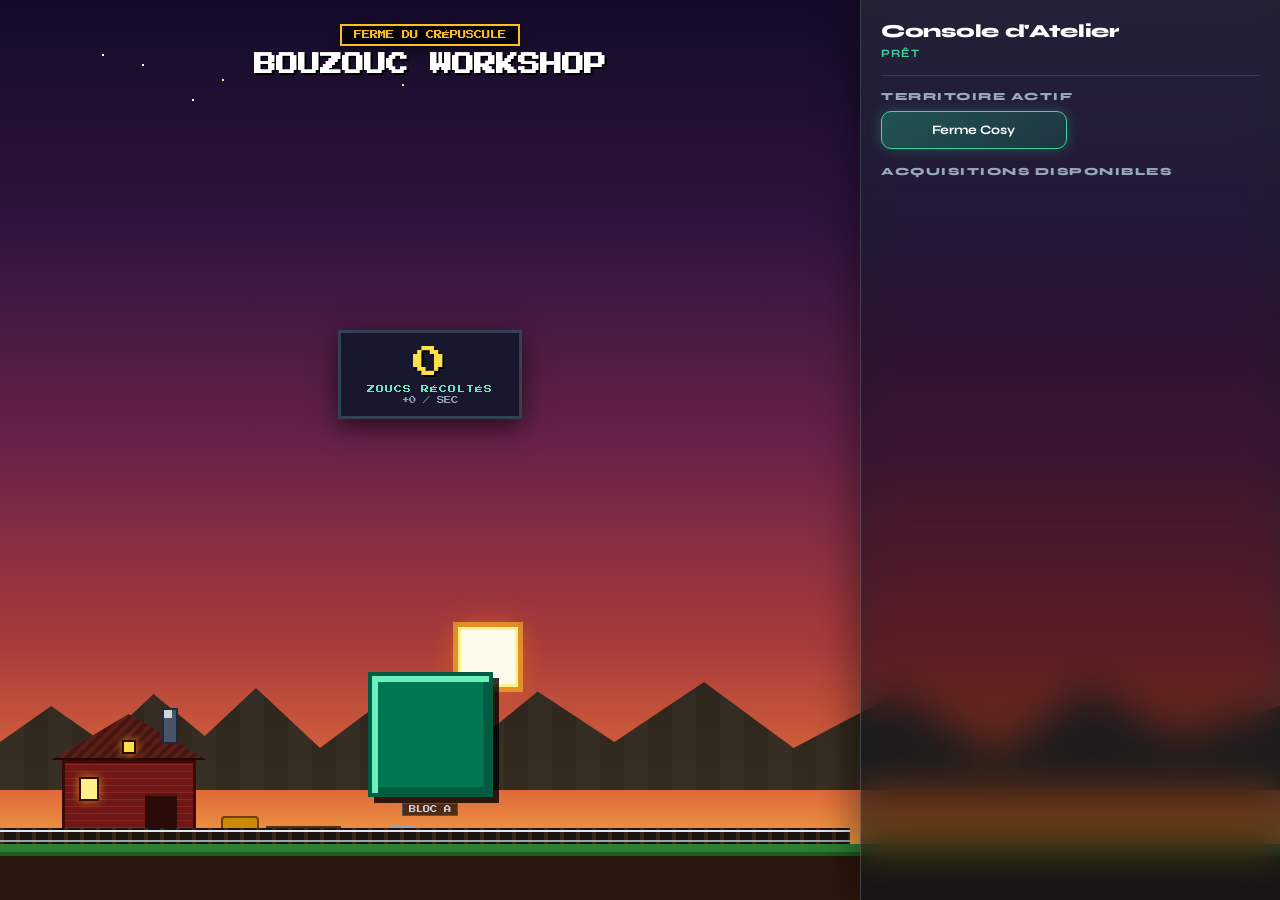
==== commit a54d344a: "feat: amélioration des pixels derriere et chagement de l'interface" ====
--- a/clicker.html
+++ b/clicker.html
@@ -3,155 +3,125 @@
 <head>
   <meta charset="UTF-8" />
   <meta name="viewport" content="width=device-width, initial-scale=1.0" />
-  <title>Bouzouc Clicker - Pixel Edition</title>
+  <title>Bouzouc Farm - Hi-Bit Glass Edition</title>
   <link rel="preconnect" href="https://fonts.googleapis.com">
   <link rel="preconnect" href="https://fonts.gstatic.com" crossorigin>
-  <link href="https://fonts.googleapis.com/css2?family=Press+Start+2P&display=swap" rel="stylesheet">
+  <link href="https://fonts.googleapis.com/css2?family=Cinzel:wght@700&family=Press+Start+2P&family=Syne:wght@500;600;700;800&display=swap" rel="stylesheet">
   <link rel="stylesheet" href="css/clicker.css">
 </head>
-<body>
+<body class="world-farm">
 
-  <!-- CIEL DU SOIR VOXEL -->
-  <div class="voxel-world">
-    <!-- Soleil cubique -->
-    <div class="pixel-sun"></div>
-
-    <!-- Nuages cubiques étagés -->
-    <div class="pixel-cloud cloud-1"></div>
-    <div class="pixel-cloud cloud-2"></div>
-
-    <!-- Oiseaux carrés -->
-    <div id="pixel-birds" class="pixel-birds"></div>
-
-    <!-- Montagnes & Collines en blocs -->
-    <div class="mountain-layer distant"></div>
-    <div class="mountain-layer near"></div>
-
-    <!-- Piste de rails complète d'un bord à l'autre -->
-    <div class="minecart-track">
-      <div class="rail-ties"></div>
-      <div class="iron-rails"></div>
-      <!-- Wagonnets animés -->
-      <div id="cart-container" class="cart-container"></div>
+  <!-- DÉCOR PIXEL ART HAUTE DÉFINITION -->
+  <div class="pixel-world-canvas">
+    <div class="sky-dome">
+      <div class="sun-dusk"></div>
+      <div class="stars-cluster"></div>
+      <div class="clouds-hbit">
+        <div class="cloud-hbit c-high"></div>
+        <div class="cloud-hbit c-mid"></div>
+      </div>
     </div>
 
-    <!-- Sol d'herbe cubique -->
-    <div class="grass-ground">
-      <div class="pixel-sheep"></div>
+    <!-- Forêt de sapins & crêtes en micro-pixels -->
+    <div class="pinetree-ridge"></div>
+
+    <!-- Scène rustique détaillée -->
+    <div class="farm-tableau">
+      <!-- Grange en bois rouge 16-bit -->
+      <div class="micro-barn">
+        <div class="barn-roof-slates"></div>
+        <div class="barn-attic-window"></div>
+        <div class="barn-wood-facade">
+          <div class="timber-planks"></div>
+          <div class="barn-lower-window"></div>
+          <div class="barn-stable-door"></div>
+        </div>
+        <div class="brick-chimney">
+          <div class="puff-micro p1"></div>
+          <div class="puff-micro p2"></div>
+        </div>
+      </div>
+
+      <!-- Meule de foin tressée & barrière piquetée -->
+      <div class="haystack-detailed"></div>
+      <div class="post-rail-fence"></div>
+      
+      <!-- Mouton & chat au repos -->
+      <div class="pixel-pet sheep"></div>
+      <div class="pixel-pet sleeping-cat"></div>
     </div>
+
+    <!-- Voie ferrée à micro-traverses -->
+    <div class="fine-rail-lane">
+      <div class="ballast"></div>
+      <div class="steel-tracks"></div>
+      <div id="cart-convoy" class="cart-convoy"></div>
+    </div>
+
+    <!-- Sol texturé en herbe et terreau -->
+    <div class="detailed-turf"></div>
   </div>
 
-  <!-- INTERFACE DE JEU EN PIXELS -->
-  <div class="ui-layer">
-    <header class="game-header">
-      <div class="kicker">BOUZOUC CRAFT</div>
-      <h1>BOUZOUC CLICKER</h1>
-      <p class="subtitle">Mine l'émeraude sacrée et équipe ta manufacture cubique.</p>
-    </header>
+  <!-- INTERFACE : GAUCHE = JEU PIXEL / DROITE = PANNEAU LIQUID GLASS -->
+  <div class="glass-split-layout">
+    
+    <!-- SCÈNE CENTRALE DE FRAPPE -->
+    <main class="interactive-stage">
+      <header class="stage-tag">
+        <div class="realm-pill" id="realm-pill">FERME DU CRÉPUSCULE</div>
+        <h1 id="realm-heading">BOUZOUC WORKSHOP</h1>
+      </header>
 
-    <main class="mining-zone">
-      <div class="pixel-scoreboard">
-        <div id="counter" class="count">0</div>
-        <div class="unit">ZOUCS MINÉS</div>
-        <div id="passive-rate" class="rate">+0 / SEC</div>
+      <!-- Compteur flottant façon cartouche rétro -->
+      <div class="retro-ticker">
+        <div id="counter" class="count-value">0</div>
+        <div class="count-sub">ZOUCS RÉCOLTÉS</div>
+        <div id="passive-rate" class="passive-val">+0 / SEC</div>
       </div>
 
-      <!-- BLOC D'ÉMERAUDE CUBIQUE FAÇON MINECRAFT -->
-      <div class="emerald-voxel-wrapper">
-        <button id="bouzouc" class="emerald-voxel-btn" aria-label="Miner le bloc d'émeraude">
-          <div class="voxel-face top"></div>
-          <div class="voxel-face front"></div>
-        </button>
+      <!-- Blocs d'émeraude sculptés -->
+      <div class="gem-matrix">
+        <div class="gem-anchor">
+          <button id="bouzouc-main" class="voxel-gem gem-a" aria-label="Miner le bloc A"></button>
+          <span class="gem-caption">BLOC A</span>
+        </div>
+
+        <div id="second-gem-slot" class="gem-anchor is-locked">
+          <button id="bouzouc-secondary" class="voxel-gem gem-b" aria-label="Miner le bloc B"></button>
+          <span class="gem-caption">BLOC B</span>
+        </div>
       </div>
     </main>
 
-    <!-- BOUTIQUE D'AMÉLIORATIONS FAÇON INVENTAIRE -->
-    <footer class="inventory-bazaar">
-      <div class="inventory-title">
-        <span>[ INVENTAIRE D'ATELIER ]</span>
-        <span class="sub">FORGE DE BLOCS</span>
+    <!-- PANNEAU DROIT : LIQUID GLASS MORPHISM -->
+    <aside class="liquid-glass-dock">
+      <div class="dock-reflection"></div>
+      
+      <div class="dock-header">
+        <div class="dock-title-group">
+          <h2>Console d'Atelier</h2>
+          <span class="dock-status">Prêt</span>
+        </div>
       </div>
 
-      <div class="catalog">
-        <button id="buy-click1" class="merch-slot" disabled>
-          <div class="slot-info">
-            <span class="slot-name">Pioche en Bois</span>
-            <span class="slot-gain">+1 / clic</span>
-          </div>
-          <div class="slot-deal">
-            <span id="cost-click1" class="price">15</span>
-            <span id="qty-click1" class="owned">x0</span>
-          </div>
-        </button>
+      <!-- Sélecteur de mondes -->
+      <nav class="glass-nav">
+        <span class="glass-label">TERRITOIRE ACTIF</span>
+        <div class="nav-pills">
+          <button id="travel-world-1" class="glass-pill is-active">Ferme Cosy</button>
+          <button id="travel-world-2" class="glass-pill is-hidden">Taïga Givrée ❄️</button>
+        </div>
+      </nav>
 
-        <button id="buy-auto1" class="merch-slot" disabled>
-          <div class="slot-info">
-            <span class="slot-name">Golem Ouvrier</span>
-            <span class="slot-gain">+1 / sec</span>
-          </div>
-          <div class="slot-deal">
-            <span id="cost-auto1" class="price">30</span>
-            <span id="qty-auto1" class="owned">x0</span>
-          </div>
-        </button>
+      <!-- Catalogue dynamique trié par prix & masquage automatique -->
+      <section class="glass-shelf">
+        <span class="glass-label">ACQUISITIONS DISPONIBLES</span>
+        <div id="dynamic-shop" class="shelf-inventory">
+          <!-- Les cartes apparaissent ici uniquement quand le joueur en a les moyens -->
+        </div>
+      </section>
+    </aside>
 
-        <button id="buy-click2" class="merch-slot" disabled>
-          <div class="slot-info">
-            <span class="slot-name">Pioche en Fer</span>
-            <span class="slot-gain">+5 / clic</span>
-          </div>
-          <div class="slot-deal">
-            <span id="cost-click2" class="price">120</span>
-            <span id="qty-click2" class="owned">x0</span>
-          </div>
-        </button>
-
-        <button id="buy-auto2" class="merch-slot" disabled>
-          <div class="slot-info">
-            <span class="slot-name">Fourneau Rouge</span>
-            <span class="slot-gain">+12 / sec</span>
-          </div>
-          <div class="slot-deal">
-            <span id="cost-auto2" class="price">400</span>
-            <span id="qty-auto2" class="owned">x0</span>
-          </div>
-        </button>
-
-        <button id="buy-click3" class="merch-slot" disabled>
-          <div class="slot-info">
-            <span class="slot-name">Pioche Diamant</span>
-            <span class="slot-gain">+35 / clic</span>
-          </div>
-          <div class="slot-deal">
-            <span id="cost-click3" class="price">1 500</span>
-            <span id="qty-click3" class="owned">x0</span>
-          </div>
-        </button>
-
-        <button id="buy-auto3" class="merch-slot" disabled>
-          <div class="slot-info">
-            <span class="slot-name">Foreuse Antique</span>
-            <span class="slot-gain">+90 / sec</span>
-          </div>
-          <div class="slot-deal">
-            <span id="cost-auto3" class="price">5 000</span>
-            <span id="qty-auto3" class="owned">x0</span>
-          </div>
-        </button>
-
-        <!-- OBJET ULTIME LÉGENDAIRE -->
-        <button id="buy-relic" class="merch-slot relic-slot" disabled>
-          <div class="slot-info">
-            <span class="slot-name gold-text">★ BALISE DE NÉTHÉRITE ★</span>
-            <span class="slot-gain relic-sub">+6 000/clic &amp; +1 200/sec</span>
-          </div>
-          <div class="slot-deal">
-            <span id="cost-relic" class="price gold-text">1 000 000</span>
-            <span id="qty-relic" class="owned">x0</span>
-          </div>
-        </button>
-      </div>
-    </footer>
   </div>
 
   <script src="JavaScript/script.js"></script>
--- a/css/clicker.css
+++ b/css/clicker.css
@@ -7,511 +7,688 @@
 }
 
 :root {
-  --sky-top: #1a0f2e;
-  --sky-mid: #96384e;
-  --sky-bottom: #e06c3a;
-  --sun-gold: #fde047;
-  --grass-top: #388e3c;
-  --grass-dirt: #2e6628;
-  --dirt-brown: #4e342e;
-  --emerald-main: #10b981;
-  --emerald-dark: #047857;
-  --emerald-light: #6ee7b7;
-  --gui-bg: #2d3238;
-  --gui-border-light: #525a65;
-  --gui-border-dark: #1b1e22;
   --gold: #fbbf24;
+  --emerald-edge: #065f46;
+  --emerald-face: #10b981;
+  --emerald-hi: #6ee7b7;
+  --glass-surface: rgba(255, 255, 255, 0.08);
+  --glass-border: rgba(255, 255, 255, 0.18);
+  --glass-shadow: rgba(0, 0, 0, 0.35);
 }
 
 body {
   min-height: 100vh;
-  background-color: var(--sky-top);
-  font-family: 'Press Start 2P', monospace;
-  color: #ffffff;
-  overflow-x: hidden;
-  position: relative;
-  image-rendering: pixelated; /* Conserve le crénelage rétro des pixels */
+  font-family: 'Syne', sans-serif;
+  color: #f8fafc;
+  overflow: hidden;
+  background: #090e17;
 }
 
 /* ====================================================
-   DÉCOR PIXEL ART MINECRAFT (VOXEL WORLD)
+   DÉCOR HI-BIT / MICRO PIXEL ART
    ==================================================== */
-.voxel-world {
+.pixel-world-canvas {
   position: fixed;
   inset: 0;
   z-index: 0;
+  image-rendering: pixelated;
+}
+
+/* Ciel nuancé au couchant */
+body.world-farm .sky-dome {
+  position: absolute;
+  inset: 0;
   background: linear-gradient(
     180deg,
-    var(--sky-top) 0%,
-    #4a1532 25%,
-    var(--sky-mid) 50%,
-    var(--sky-bottom) 70%,
-    #f59e0b 90%
+    #140b29 0%,
+    #2f143d 25%,
+    #692248 50%,
+    #aa3c3b 72%,
+    #e06b3a 88%,
+    #fcd34d 100%
   );
 }
 
-/* Soleil carré Minecraft */
-.pixel-sun {
-  position: absolute;
-  bottom: 30%;
-  left: 65%;
-  width: 72px;
-  height: 72px;
-  background-color: var(--sun-gold);
+body.world-farm .sun-dusk {
+  position: absolute;
+  bottom: 24%;
+  left: 36%;
+  width: 54px;
+  height: 54px;
+  background: #fffbeb;
   box-shadow: 
-    0 0 0 6px #fef08a,
-    0 0 0 14px rgba(253, 224, 71, 0.4),
-    0 0 35px rgba(251, 146, 60, 0.8);
-  border: 4px solid #fff;
-}
-
-/* Nuages carrés étagés */
-.pixel-cloud {
-  position: absolute;
+    0 0 0 3px #fef08a,
+    0 0 0 8px rgba(251, 191, 36, 0.6),
+    0 0 30px rgba(249, 115, 22, 0.85);
+}
+
+/* Monde 2 : Taïga Givrée */
+body.world-taiga .sky-dome {
+  position: absolute;
+  inset: 0;
+  background: linear-gradient(180deg, #020b14 0%, #0c1d2e 35%, #183d4e 70%, #48727d 100%);
+}
+
+body.world-taiga .sun-dusk {
+  position: absolute;
+  bottom: 28%;
+  left: 28%;
+  width: 44px;
+  height: 44px;
+  background: #f0f9ff;
+  box-shadow: 0 0 0 3px #bae6fd, 0 0 25px #38bdf8;
+}
+
+body.world-taiga .farm-tableau {
+  filter: hue-rotate(170deg) brightness(0.9);
+}
+
+body.world-taiga .detailed-turf {
+  border-top-color: #f1f5f9;
+  background: #1e293b;
+}
+
+/* Étoiles fines */
+.stars-cluster {
+  position: absolute;
+  top: 6%;
+  left: 8%;
+  width: 2px;
+  height: 2px;
+  background: #fff;
+  box-shadow:
+    40px 10px 0 #fff, 120px 25px 0 #fde68a, 200px 5px 0 #fff,
+    300px 30px 0 #fde68a, 420px 12px 0 #fff, 90px 45px 0 #fff;
+}
+
+/* Nuages fins */
+.cloud-hbit {
+  position: absolute;
+  height: 14px;
+  background: rgba(255, 235, 225, 0.45);
+  box-shadow: 0 4px 0 rgba(220, 150, 150, 0.35);
+}
+
+.c-high { width: 140px; top: 12%; left: -160px; animation: cloud-float 50s linear infinite; }
+.c-mid  { width: 190px; top: 20%; left: -220px; animation: cloud-float 65s linear infinite 20s; }
+
+@keyframes cloud-float {
+  0%   { transform: translateX(0); }
+  100% { transform: translateX(110vw); }
+}
+
+/* Forêt de sapins dentelée en micro-pixels */
+.pinetree-ridge {
+  position: absolute;
+  bottom: 110px;
+  left: 0;
+  right: 0;
+  height: 120px;
+  background: repeating-linear-gradient(90deg, #1b261f 0 24px, #16201a 24px 48px);
+  clip-path: polygon(
+    0% 100%, 0% 60%, 4% 30%, 8% 60%, 12% 20%, 16% 55%, 20% 15%, 25% 65%, 30% 25%,
+    36% 70%, 42% 18%, 48% 60%, 55% 10%, 62% 65%, 70% 20%, 78% 70%, 85% 15%, 92% 55%, 100% 30%, 100% 100%
+  );
+  opacity: 0.85;
+}
+
+/* ====================================================
+   FERME RUSTIQUE HI-BIT
+   ==================================================== */
+.farm-tableau {
+  position: absolute;
+  bottom: 56px;
+  left: 4%;
+  width: 380px;
+  height: 180px;
+  pointer-events: none;
+}
+
+.micro-barn {
+  position: absolute;
+  bottom: 0;
+  left: 0;
+  width: 155px;
+  height: 130px;
+}
+
+.barn-roof-slates {
+  width: 100%;
+  height: 46px;
+  background: 
+    repeating-linear-gradient(135deg, #451512 0 4px, #5c1e19 4px 8px);
+  clip-path: polygon(50% 0%, 0% 100%, 100% 100%);
+  border-bottom: 2px solid #230806;
+}
+
+.barn-attic-window {
+  position: absolute;
+  top: 26px;
+  left: 50%;
+  transform: translateX(-50%);
+  width: 14px;
+  height: 14px;
+  background: #fde047;
+  border: 2px solid #2b0b08;
+  box-shadow: 0 0 8px rgba(245, 158, 11, 0.8);
+}
+
+.barn-wood-facade {
+  width: 134px;
+  height: 84px;
+  margin: 0 auto;
+  background: #7f1d1d;
+  border: 3px solid #3b0906;
+  position: relative;
+  /* Lattes de bois fines */
+  background-image: repeating-linear-gradient(0deg, #6e1717 0 6px, #8d2323 6px 7px);
+}
+
+.barn-lower-window {
+  position: absolute;
+  top: 14px;
+  left: 14px;
+  width: 20px;
   height: 24px;
-  background: rgba(255, 230, 220, 0.55);
-  box-shadow: 
-    0 8px 0 rgba(220, 160, 160, 0.45),
-    inset 0 4px 0 rgba(255, 255, 255, 0.6);
-}
-
-.cloud-1 {
-  width: 220px;
-  top: 15%;
-  left: -240px;
-  animation: float-cloud 50s linear infinite;
-}
-
-.cloud-2 {
-  width: 160px;
-  top: 26%;
-  left: -180px;
-  animation: float-cloud 38s linear infinite 14s;
-}
-
-@keyframes float-cloud {
-  0%   { transform: translateX(0); }
-  100% { transform: translateX(calc(100vw + 300px)); }
-}
-
-/* Oiseaux carrés */
-.pixel-birds {
+  background: #fef08a;
+  border: 2px solid #3b0906;
+  box-shadow: 0 0 10px rgba(251, 191, 36, 0.7);
+}
+
+.barn-stable-door {
+  position: absolute;
+  bottom: 0;
+  right: 16px;
+  width: 32px;
+  height: 48px;
+  background: #2b0b08;
+  border-top: 3px solid #571612;
+}
+
+.brick-chimney {
+  position: absolute;
+  top: -6px;
+  right: 28px;
+  width: 16px;
+  height: 36px;
+  background: #475569;
+  border: 2px solid #1e293b;
+}
+
+.puff-micro {
+  position: absolute;
+  width: 8px;
+  height: 8px;
+  background: rgba(255, 255, 255, 0.5);
+  animation: micro-smoke 3s linear infinite;
+}
+
+.puff-micro.p2 { animation-delay: 1.5s; }
+
+@keyframes micro-smoke {
+  0%   { transform: translate(0, 0) scale(0.6); opacity: 0.7; }
+  100% { transform: translate(-22px, -55px) scale(2); opacity: 0; }
+}
+
+.haystack-detailed {
+  position: absolute;
+  bottom: 0;
+  left: 170px;
+  width: 38px;
+  height: 28px;
+  background: #ca8a04;
+  border: 2px solid #713f12;
+  border-radius: 4px 4px 0 0;
+}
+
+.post-rail-fence {
+  position: absolute;
+  bottom: 0;
+  left: 215px;
+  width: 75px;
+  height: 18px;
+  background: repeating-linear-gradient(90deg, #572e0d 0 4px, transparent 4px 14px);
+  border-top: 3px solid #572e0d;
+}
+
+.pixel-pet.sheep {
+  position: absolute;
+  bottom: 0;
+  right: 18px;
+  width: 24px;
+  height: 18px;
+  background: #f8fafc;
+  border: 2px solid #94a3b8;
+  box-shadow: -5px 3px 0 #cbd5e1;
+}
+
+.pixel-pet.sleeping-cat {
+  position: absolute;
+  bottom: 0;
+  left: 145px;
+  width: 12px;
+  height: 8px;
+  background: #ea580c;
+  border-radius: 2px;
+}
+
+/* Rails fins */
+.fine-rail-lane {
+  position: absolute;
+  bottom: 56px;
+  left: 0;
+  right: 430px;
+  height: 16px;
+  background: #1e130c;
+}
+
+.ballast {
+  position: absolute;
+  inset: 0;
+  background-image: repeating-linear-gradient(90deg, #3d2618 0 4px, transparent 4px 16px);
+}
+
+.steel-tracks {
+  position: absolute;
+  top: 2px;
+  bottom: 2px;
+  left: 0;
+  right: 0;
+  border-top: 2px solid #e2e8f0;
+  border-bottom: 2px solid #94a3b8;
+}
+
+.cart-convoy {
   position: absolute;
   inset: 0;
   pointer-events: none;
 }
 
-.voxel-bird {
-  position: absolute;
-  width: 8px;
-  height: 8px;
-  background: #2e081c;
-  box-shadow: 8px 4px 0 #2e081c, -8px 4px 0 #2e081c;
-  animation: fly-across linear infinite;
-}
-
-@keyframes fly-across {
-  0%   { transform: translate(-40px, 0); }
-  50%  { transform: translate(50vw, -20px); }
-  100% { transform: translate(105vw, 10px); }
-}
-
-/* Collines et montagnes en escalier voxel */
-.mountain-layer {
-  position: absolute;
-  bottom: 120px;
-  left: 0;
-  right: 0;
-  height: 160px;
-  pointer-events: none;
-}
-
-.mountain-layer.distant {
-  background: 
-    repeating-linear-gradient(90deg, #371a33 0 60px, #421e3c 60px 120px);
-  clip-path: polygon(
-    0% 100%, 0% 60%, 15% 30%, 30% 60%, 45% 20%, 65% 55%, 80% 15%, 100% 50%, 100% 100%
-  );
-  opacity: 0.6;
-}
-
-.mountain-layer.near {
-  bottom: 80px;
-  height: 140px;
-  background: 
-    repeating-linear-gradient(90deg, #1e3822 0 50px, #244629 50px 100px);
-  clip-path: polygon(
-    0% 100%, 0% 50%, 20% 25%, 35% 60%, 55% 15%, 75% 45%, 90% 20%, 100% 40%, 100% 100%
-  );
-}
-
-/* Ligne complète de rails de wagonnet (Minecart Track) */
-.minecart-track {
-  position: absolute;
-  bottom: 68px;
-  left: 0;
-  right: 0;
-  height: 22px;
-  background-color: #3b2818;
-  border-top: 4px solid #23160b;
-}
-
-/* Traverses en bois carrées */
-.rail-ties {
-  position: absolute;
-  inset: 0;
-  background-image: repeating-linear-gradient(
-    90deg,
-    #5d4037 0px 8px,
-    transparent 8px 24px
-  );
-}
-
-/* Rails métalliques */
-.iron-rails {
-  position: absolute;
-  top: 4px;
-  bottom: 4px;
-  left: 0;
-  right: 0;
-  border-top: 3px solid #cfd8dc;
-  border-bottom: 3px solid #90a4ae;
-}
-
-.cart-container {
-  position: absolute;
-  inset: 0;
-  pointer-events: none;
-}
-
-/* Wagonnet (Minecart) pixélisé */
-.pixel-minecart {
-  position: absolute;
-  bottom: 2px;
-  width: 32px;
-  height: 22px;
-  background: #546e7a;
-  border: 3px solid #263238;
+.micro-cart {
+  position: absolute;
+  bottom: 1px;
+  width: 24px;
+  height: 14px;
+  background: #475569;
+  border: 2px solid #0f172a;
   border-top: none;
-  box-shadow: inset 0 -3px 0 #37474f;
-  animation: roll-cart linear infinite;
-  display: flex;
-  align-items: center;
-  justify-content: center;
-}
-
-.pixel-minecart::after {
-  content: "";
-  position: absolute;
-  bottom: -4px;
-  left: 3px;
-  width: 6px;
-  height: 4px;
-  background: #102027;
-  box-shadow: 16px 0 0 #102027;
-}
-
-.cart-cargo {
-  width: 14px;
-  height: 14px;
-  background-color: var(--emerald-main);
-  border: 2px solid var(--emerald-dark);
-  margin-top: -6px;
-}
-
-@keyframes roll-cart {
-  0%   { transform: translateX(-50px); }
-  100% { transform: translateX(calc(100vw + 50px)); }
-}
-
-/* Sol d'herbe cubique façon Minecraft */
-.grass-ground {
+  animation: roll-rail linear infinite;
+}
+
+@keyframes roll-rail {
+  0%   { transform: translateX(-30px); }
+  100% { transform: translateX(calc(100vw - 430px)); }
+}
+
+.detailed-turf {
   position: absolute;
   bottom: 0;
   left: 0;
   right: 0;
-  height: 68px;
-  background-color: var(--dirt-brown);
-  border-top: 10px solid var(--grass-top);
-  box-shadow: inset 0 6px 0 var(--grass-dirt);
-}
-
-/* Mouton cubique */
-.pixel-sheep {
-  position: absolute;
-  top: -24px;
-  left: 12%;
-  width: 28px;
-  height: 18px;
-  background: #eceff1;
-  border: 2px solid #b0bec5;
-  box-shadow: 
-    -8px 4px 0 #cfd8dc, /* Tête */
-    -10px 6px 0 #263238; /* Yeux */
-}
-
-.pixel-sheep::after {
-  content: "";
-  position: absolute;
-  bottom: -6px;
-  left: 2px;
-  width: 4px;
-  height: 6px;
-  background: #263238;
-  box-shadow: 16px 0 0 #263238; /* Pattes */
+  height: 56px;
+  background: #2b170e;
+  border-top: 8px solid #2e7d32;
+  box-shadow: inset 0 4px 0 #1b5e20;
 }
 
 /* ====================================================
-   INTERFACE & POLICES RÉTRO
+   LAYOUT INTERFACE : JEU + PANNEAU LIQUID GLASS
    ==================================================== */
-.ui-layer {
+.glass-split-layout {
   position: relative;
-  z-index: 5;
-  width: 100%;
-  max-width: 860px;
-  margin: 0 auto;
-  min-height: 100vh;
-  padding: 24px 16px;
+  z-index: 10;
+  display: flex;
+  width: 100vw;
+  height: 100vh;
+}
+
+/* SCÈNE CENTRALE */
+.interactive-stage {
+  flex: 1;
   display: flex;
   flex-direction: column;
+  align-items: center;
+  justify-content: space-between;
+  padding: 24px 20px 84px;
+}
+
+.stage-tag {
+  text-align: center;
+}
+
+.realm-pill {
+  font-family: 'Press Start 2P', monospace;
+  font-size: 0.52rem;
+  color: var(--gold);
+  background: rgba(0, 0, 0, 0.7);
+  padding: 5px 12px;
+  border: 2px solid var(--gold);
+  display: inline-block;
+  margin-bottom: 8px;
+  box-shadow: 0 4px 12px rgba(0, 0, 0, 0.5);
+}
+
+.stage-tag h1 {
+  font-family: 'Press Start 2P', monospace;
+  font-size: 1.4rem;
+  color: #fff;
+  text-shadow: 2px 2px 0 #000;
+}
+
+.retro-ticker {
+  background: rgba(15, 23, 42, 0.85);
+  border: 3px solid #334155;
+  padding: 12px 26px;
+  text-align: center;
+  box-shadow: 0 8px 24px rgba(0, 0, 0, 0.6);
+}
+
+.count-value {
+  font-family: 'Press Start 2P', monospace;
+  font-size: 2.1rem;
+  color: #fde047;
+  text-shadow: 2px 2px #000;
+}
+
+.count-sub {
+  font-family: 'Press Start 2P', monospace;
+  font-size: 0.5rem;
+  color: #6ee7b7;
+  margin-top: 6px;
+  letter-spacing: 1px;
+}
+
+.passive-val {
+  font-family: 'Press Start 2P', monospace;
+  font-size: 0.46rem;
+  color: #94a3b8;
+  margin-top: 4px;
+}
+
+/* GEMS PIXELISÉS CENTRAUX */
+.gem-matrix {
+  display: flex;
+  gap: 28px;
+  align-items: center;
+}
+
+.gem-anchor {
+  display: flex;
+  flex-direction: column;
+  align-items: center;
+  gap: 6px;
+}
+
+.gem-anchor.is-locked {
+  display: none;
+}
+
+.gem-caption {
+  font-family: 'Press Start 2P', monospace;
+  font-size: 0.45rem;
+  color: #cbd5e1;
+  background: rgba(0, 0, 0, 0.65);
+  padding: 2px 6px;
+  border: 1px solid #475569;
+}
+
+.voxel-gem {
+  width: 125px;
+  height: 125px;
+  cursor: pointer;
+  outline: none;
+  border: 4px solid var(--emerald-edge);
+  box-shadow: inset 6px 6px 0 var(--emerald-hi), inset -6px -6px 0 var(--emerald-edge), 6px 6px 0 rgba(0, 0, 0, 0.8);
+  transition: transform 0.04s ease;
+}
+
+.voxel-gem.gem-a {
+  background: #047857 url('https://upload.wikimedia.org/wikipedia/commons/c/c2/N%27Golo_Kant%C3%A9_2018.jpg') center 20%/130% no-repeat;
+  filter: contrast(1.1);
+}
+
+.voxel-gem.gem-b {
+  background: #f59e0b;
+  border-color: #78350f;
+  box-shadow: inset 6px 6px 0 #fde047, inset -6px -6px 0 #78350f, 6px 6px 0 rgba(0, 0, 0, 0.8);
+}
+
+.voxel-gem:active {
+  transform: scale(0.94) translate(3px, 3px);
+  box-shadow: inset 6px 6px 0 var(--emerald-edge), inset -6px -6px 0 var(--emerald-hi), 2px 2px 0 #000;
+}
+
+/* ====================================================
+   PANNEAU DE CONFIGURATION « LIQUID GLASS »
+   ==================================================== */
+.liquid-glass-dock {
+  width: 420px;
+  height: 100vh;
+  position: relative;
+  background: rgba(12, 20, 29, 0.62);
+  backdrop-filter: blur(20px) saturate(160%);
+  -webkit-backdrop-filter: blur(20px) saturate(160%);
+  border-left: 1px solid var(--glass-border);
+  box-shadow: -10px 0 35px var(--glass-shadow);
+  display: flex;
+  flex-direction: column;
+  padding: 20px;
+  overflow: hidden;
+}
+
+.dock-reflection {
+  position: absolute;
+  top: 0;
+  left: 0;
+  right: 0;
+  height: 40%;
+  background: linear-gradient(180deg, rgba(255, 255, 255, 0.08) 0%, transparent 100%);
+  pointer-events: none;
+}
+
+.dock-header {
+  display: flex;
   justify-content: space-between;
   align-items: center;
-}
-
-.game-header {
-  text-align: center;
-}
-
-.kicker {
-  font-size: 0.65rem;
+  border-bottom: 1px solid rgba(255, 255, 255, 0.12);
+  padding-bottom: 14px;
+  margin-bottom: 14px;
+}
+
+.dock-title-group h2 {
+  font-size: 1.15rem;
+  font-weight: 800;
+  color: #fff;
+  letter-spacing: -0.3px;
+}
+
+.dock-status {
+  font-size: 0.7rem;
+  font-weight: 700;
+  color: #34d399;
+  text-transform: uppercase;
+  letter-spacing: 1px;
+}
+
+.glass-label {
+  display: block;
+  font-size: 0.68rem;
+  font-weight: 800;
+  letter-spacing: 1.5px;
+  color: #94a3b8;
+  text-transform: uppercase;
+  margin-bottom: 8px;
+}
+
+/* NAVIGATION MONDES LIQUID GLASS */
+.glass-nav {
+  margin-bottom: 16px;
+}
+
+.nav-pills {
+  display: grid;
+  grid-template-columns: 1fr 1fr;
+  gap: 8px;
+}
+
+.glass-pill {
+  background: rgba(255, 255, 255, 0.05);
+  border: 1px solid rgba(255, 255, 255, 0.12);
+  border-radius: 10px;
+  padding: 10px 8px;
+  color: #e2e8f0;
+  font-family: inherit;
+  font-size: 0.8rem;
+  font-weight: 700;
+  cursor: pointer;
+  transition: all 0.2s ease;
+}
+
+.glass-pill:hover {
+  background: rgba(255, 255, 255, 0.12);
+  border-color: rgba(255, 255, 255, 0.25);
+}
+
+.glass-pill.is-active {
+  background: linear-gradient(135deg, rgba(16, 185, 129, 0.35) 0%, rgba(5, 150, 105, 0.2) 100%);
+  border-color: #34d399;
+  color: #fff;
+  box-shadow: 0 0 14px rgba(52, 211, 153, 0.3);
+}
+
+.glass-pill.is-hidden {
+  display: none;
+}
+
+/* LISTE DU CATALOGUE (DÉVERROUILLAGE PROGRESSIF) */
+.glass-shelf {
+  flex: 1;
+  display: flex;
+  flex-direction: column;
+  overflow: hidden;
+}
+
+.shelf-inventory {
+  flex: 1;
+  overflow-y: auto;
+  display: flex;
+  flex-direction: column;
+  gap: 8px;
+  padding-right: 4px;
+}
+
+/* CARTE D'AMÉLIORATION LIQUID GLASS */
+.liquid-card {
+  background: rgba(255, 255, 255, 0.04);
+  border: 1px solid rgba(255, 255, 255, 0.1);
+  border-radius: 12px;
+  padding: 10px 12px;
+  display: flex;
+  flex-direction: column;
+  gap: 6px;
+  cursor: pointer;
+  font-family: inherit;
+  text-align: left;
+  transition: all 0.2s cubic-bezier(0.16, 1, 0.3, 1);
+  animation: appear-reveal 0.35s ease forwards;
+}
+
+@keyframes appear-reveal {
+  from { opacity: 0; transform: translateY(8px); }
+  to   { opacity: 1; transform: translateY(0); }
+}
+
+.liquid-card:hover:not(:disabled) {
+  background: rgba(255, 255, 255, 0.1);
+  border-color: rgba(56, 189, 248, 0.4);
+  transform: translateY(-2px);
+  box-shadow: 0 6px 16px rgba(0, 0, 0, 0.25);
+}
+
+.liquid-card:disabled {
+  opacity: 0.35;
+  cursor: not-allowed;
+  border-color: rgba(255, 255, 255, 0.05);
+}
+
+.card-top {
+  display: flex;
+  justify-content: space-between;
+  align-items: baseline;
+}
+
+.card-name {
+  font-size: 0.85rem;
+  font-weight: 700;
+  color: #fff;
+}
+
+.card-gain {
+  font-size: 0.72rem;
+  font-weight: 700;
+  color: #34d399;
+}
+
+.card-bottom {
+  display: flex;
+  justify-content: space-between;
+  border-top: 1px solid rgba(255, 255, 255, 0.08);
+  padding-top: 6px;
+}
+
+.card-cost {
+  font-size: 0.8rem;
+  font-weight: 800;
   color: var(--gold);
-  margin-bottom: 8px;
-  letter-spacing: 2px;
-  text-shadow: 2px 2px #000;
-}
-
-.game-header h1 {
-  font-size: 1.4rem;
-  line-height: 1.4;
-  color: #fff;
-  text-shadow: 3px 3px #000, -2px -2px 0 #000, 2px -2px 0 #000, -2px 2px 0 #000;
-}
-
-.subtitle {
-  font-size: 0.55rem;
-  color: #d1d5db;
-  line-height: 1.6;
-  margin-top: 8px;
-  text-shadow: 1px 1px #000;
-}
-
-/* ====================================================
-   LE BLOC D'ÉMERAUDE AU CENTRE
-   ==================================================== */
-.mining-zone {
-  display: flex;
-  flex-direction: column;
-  align-items: center;
-  margin: 12px 0;
-}
-
-.pixel-scoreboard {
-  background: var(--gui-bg);
-  border: 4px solid var(--gui-border-dark);
-  border-top-color: var(--gui-border-light);
-  border-left-color: var(--gui-border-light);
-  padding: 12px 20px;
-  text-align: center;
-  margin-bottom: 20px;
-  box-shadow: 4px 4px 0 rgba(0, 0, 0, 0.6);
-}
-
-.count {
-  font-size: 1.8rem;
-  color: #facc15;
-  text-shadow: 2px 2px #000;
-  transition: transform 0.04s ease;
-}
-
-.unit {
-  font-size: 0.55rem;
-  color: #a7f3d0;
-  margin-top: 8px;
-  letter-spacing: 1px;
-}
-
-.rate {
-  font-size: 0.5rem;
-  color: #9ca3af;
-  margin-top: 6px;
-}
-
-/* Bouton Bloc d'Émeraude Pixel Art */
-.emerald-voxel-wrapper {
-  perspective: 600px;
-}
-
-.emerald-voxel-btn {
-  width: 140px;
-  height: 140px;
-  position: relative;
-  background-color: var(--emerald-main);
-  border: 6px solid #064e3b;
-  cursor: pointer;
-  outline: none;
-  /* Motif interne du bloc d'émeraude */
-  background-image:
-    linear-gradient(45deg, #047857 25%, transparent 25%),
-    linear-gradient(-45deg, #047857 25%, transparent 25%),
-    linear-gradient(45deg, transparent 75%, #34d399 75%),
-    linear-gradient(-45deg, transparent 75%, #34d399 75%);
-  background-size: 36px 36px;
-  background-position: 0 0, 0 18px, 18px -18px, -18px 0px;
-  box-shadow: 
-    inset 8px 8px 0 #34d399,
-    inset -8px -8px 0 #064e3b,
-    6px 6px 0 #000;
-  transition: transform 0.04s ease;
-}
-
-.emerald-voxel-btn:active {
-  transform: scale(0.92) translate(4px, 4px);
-  box-shadow: 
-    inset 8px 8px 0 #064e3b,
-    inset -8px -8px 0 #34d399,
-    2px 2px 0 #000;
-}
-
-/* ====================================================
-   BOUTIQUE FAÇON INTERFACE DE CRAFT / INVENTAIRE
-   ==================================================== */
-.inventory-bazaar {
-  width: 100%;
-  background: var(--gui-bg);
-  border: 4px solid var(--gui-border-dark);
-  border-top-color: var(--gui-border-light);
-  border-left-color: var(--gui-border-light);
-  padding: 14px;
-  box-shadow: 6px 6px 0 rgba(0, 0, 0, 0.7);
-}
-
-.inventory-title {
-  display: flex;
-  justify-content: space-between;
-  font-size: 0.55rem;
-  color: #e5e7eb;
-  border-bottom: 4px solid var(--gui-border-dark);
-  padding-bottom: 8px;
-  margin-bottom: 12px;
-}
-
-.catalog {
-  display: grid;
-  grid-template-columns: repeat(3, 1fr);
-  gap: 8px;
-}
-
-.merch-slot {
-  background: #1f2327;
-  border: 3px solid var(--gui-border-dark);
-  border-top-color: #3b424b;
-  border-left-color: #3b424b;
-  padding: 8px;
-  display: flex;
-  flex-direction: column;
-  justify-content: space-between;
-  min-height: 64px;
-  cursor: pointer;
-  text-align: left;
-  font-family: 'Press Start 2P', monospace;
-}
-
-.merch-slot:hover:not(:disabled) {
-  background: #2b3137;
-  border-color: #60a5fa;
-}
-
-.merch-slot:active:not(:disabled) {
-  transform: translate(2px, 2px);
-}
-
-.merch-slot:disabled {
-  opacity: 0.4;
-  cursor: not-allowed;
-  filter: grayscale(0.8);
-}
-
-.slot-name {
-  font-size: 0.45rem;
-  color: #fff;
-  line-height: 1.3;
-}
-
-.slot-gain {
-  font-size: 0.4rem;
-  color: #34d399;
-  margin-top: 4px;
-  display: block;
-}
-
-.slot-deal {
-  display: flex;
-  justify-content: space-between;
-  border-top: 2px solid #2d3238;
-  padding-top: 4px;
-  margin-top: 6px;
-}
-
-.price {
-  font-size: 0.45rem;
-  color: #fbbf24;
-}
-
-.owned {
-  font-size: 0.45rem;
-  color: #9ca3af;
-}
-
-/* Slot légendaire */
-.relic-slot {
-  grid-column: span 3;
-  flex-direction: row;
-  align-items: center;
-  background: #2b1805;
-  border-color: #d97706;
-  min-height: 48px;
-}
-
-.gold-text {
+}
+
+.card-qty {
+  font-size: 0.72rem;
+  color: #94a3b8;
+  font-weight: 600;
+}
+
+/* CARTE SPÉCIALE 2E BOUTON */
+.liquid-card.tier-duo {
+  background: linear-gradient(135deg, rgba(245, 158, 11, 0.15) 0%, rgba(180, 83, 9, 0.08) 100%);
+  border-color: rgba(245, 158, 11, 0.35);
+}
+
+.liquid-card.tier-duo .card-name {
   color: #fde047;
-  text-shadow: 1px 1px #000;
-}
-
-.relic-sub {
-  color: #fed7aa;
-}
-
-/* Particules rétro pixelisées */
-.pixel-pop {
+}
+
+/* CARTE SPÉCIALE MONDE 2 */
+.liquid-card.tier-realm {
+  background: linear-gradient(135deg, rgba(2, 132, 199, 0.2) 0%, rgba(14, 165, 233, 0.08) 100%);
+  border-color: rgba(56, 189, 248, 0.4);
+}
+
+.liquid-card.tier-realm .card-name {
+  color: #7dd3fc;
+}
+
+/* Particules de clics */
+.fine-pop {
   position: fixed;
   pointer-events: none;
   font-family: 'Press Start 2P', monospace;
-  font-size: 0.9rem;
+  font-size: 0.8rem;
   color: #34d399;
   text-shadow: 2px 2px #000;
   z-index: 100;
-  animation: pop-pixel 0.6s steps(6) forwards;
-}
-
-@keyframes pop-pixel {
+  animation: pop-glide 0.6s ease-out forwards;
+}
+
+@keyframes pop-glide {
   0%   { transform: translate(-50%, -50%) translateY(0); opacity: 1; }
-  100% { transform: translate(-50%, -50%) translateY(-48px); opacity: 0; }
-}
-
-@media (max-width: 720px) {
-  .game-header h1 { font-size: 1rem; }
-  .count { font-size: 1.3rem; }
-  .emerald-voxel-btn { width: 110px; height: 110px; }
-  .catalog { grid-template-columns: 1fr; }
-  .relic-slot { grid-column: span 1; flex-direction: column; align-items: flex-start; }
+  100% { transform: translate(-50%, -50%) translateY(-40px); opacity: 0; }
+}
+
+/* Responsive */
+@media (max-width: 950px) {
+  body { overflow-y: auto; }
+  .glass-split-layout { flex-direction: column; height: auto; }
+  .liquid-glass-dock { width: 100%; height: auto; }
+  .fine-rail-lane { right: 0; }
 }
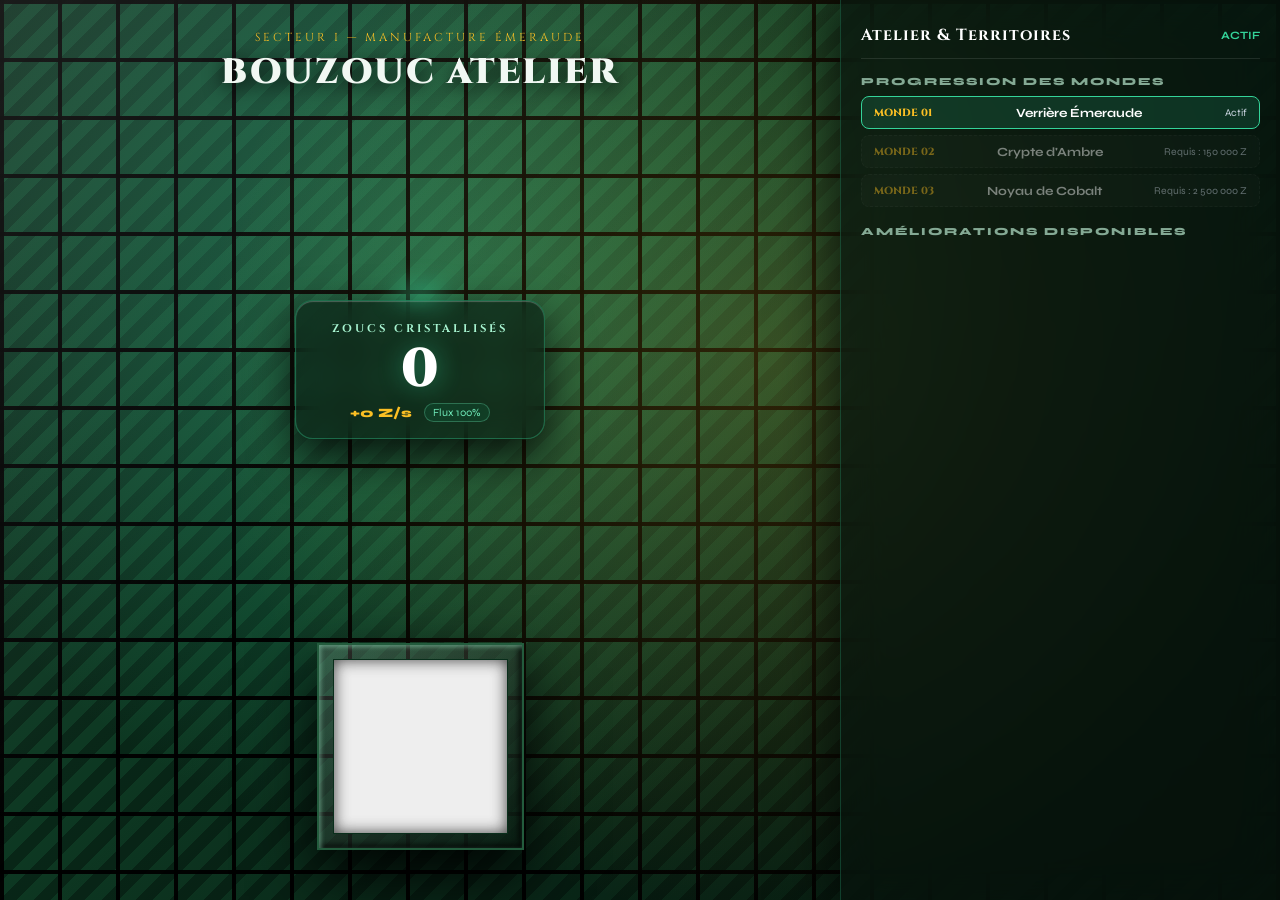
==== commit e00ee18b: "feat: changement du décors et ajout d'un nouveau monde" ====
--- a/clicker.html
+++ b/clicker.html
@@ -3,121 +3,87 @@
 <head>
   <meta charset="UTF-8" />
   <meta name="viewport" content="width=device-width, initial-scale=1.0" />
-  <title>Bouzouc Farm - Hi-Bit Glass Edition</title>
+  <title>Bouzouc Prism Clicker</title>
   <link rel="preconnect" href="https://fonts.googleapis.com">
   <link rel="preconnect" href="https://fonts.gstatic.com" crossorigin>
-  <link href="https://fonts.googleapis.com/css2?family=Cinzel:wght@700&family=Press+Start+2P&family=Syne:wght@500;600;700;800&display=swap" rel="stylesheet">
+  <link href="https://fonts.googleapis.com/css2?family=Cinzel:wght@700;900&family=Syne:wght@500;700;800&display=swap" rel="stylesheet">
   <link rel="stylesheet" href="css/clicker.css">
 </head>
-<body class="world-farm">
+<body class="realm-glass-1">
 
-  <!-- DÉCOR PIXEL ART HAUTE DÉFINITION -->
-  <div class="pixel-world-canvas">
-    <div class="sky-dome">
-      <div class="sun-dusk"></div>
-      <div class="stars-cluster"></div>
-      <div class="clouds-hbit">
-        <div class="cloud-hbit c-high"></div>
-        <div class="cloud-hbit c-mid"></div>
-      </div>
-    </div>
+  <!-- Mur de briques de verre texturé -->
+  <div class="glass-wall-back"></div>
+  <div class="sun-glare-prism"></div>
 
-    <!-- Forêt de sapins & crêtes en micro-pixels -->
-    <div class="pinetree-ridge"></div>
+  <div class="main-interface">
+    
+    <!-- SECTION CENTRALE DU JEU -->
+    <main class="core-stage">
+      <header class="realm-header">
+        <div class="realm-tag" id="active-realm-tag">Secteur I — Manufacture Émeraude</div>
+        <h1>BOUZOUC ATELIER</h1>
+      </header>
 
-    <!-- Scène rustique détaillée -->
-    <div class="farm-tableau">
-      <!-- Grange en bois rouge 16-bit -->
-      <div class="micro-barn">
-        <div class="barn-roof-slates"></div>
-        <div class="barn-attic-window"></div>
-        <div class="barn-wood-facade">
-          <div class="timber-planks"></div>
-          <div class="barn-lower-window"></div>
-          <div class="barn-stable-door"></div>
-        </div>
-        <div class="brick-chimney">
-          <div class="puff-micro p1"></div>
-          <div class="puff-micro p2"></div>
+      <!-- Compteur Prisme Lumineux Original -->
+      <div class="prism-meter-card">
+        <div class="meter-orb-glow"></div>
+        <div class="meter-inner">
+          <span class="meter-label">ZOUCS CRISTALLISÉS</span>
+          <div id="counter" class="meter-digital">0</div>
+          <div class="meter-footer">
+            <span id="passive-rate" class="rate-badge">+0,0 Z/s</span>
+            <span class="purity-badge">Flux 100%</span>
+          </div>
         </div>
       </div>
 
-      <!-- Meule de foin tressée & barrière piquetée -->
-      <div class="haystack-detailed"></div>
-      <div class="post-rail-fence"></div>
-      
-      <!-- Mouton & chat au repos -->
-      <div class="pixel-pet sheep"></div>
-      <div class="pixel-pet sleeping-cat"></div>
-    </div>
-
-    <!-- Voie ferrée à micro-traverses -->
-    <div class="fine-rail-lane">
-      <div class="ballast"></div>
-      <div class="steel-tracks"></div>
-      <div id="cart-convoy" class="cart-convoy"></div>
-    </div>
-
-    <!-- Sol texturé en herbe et terreau -->
-    <div class="detailed-turf"></div>
-  </div>
-
-  <!-- INTERFACE : GAUCHE = JEU PIXEL / DROITE = PANNEAU LIQUID GLASS -->
-  <div class="glass-split-layout">
-    
-    <!-- SCÈNE CENTRALE DE FRAPPE -->
-    <main class="interactive-stage">
-      <header class="stage-tag">
-        <div class="realm-pill" id="realm-pill">FERME DU CRÉPUSCULE</div>
-        <h1 id="realm-heading">BOUZOUC WORKSHOP</h1>
-      </header>
-
-      <!-- Compteur flottant façon cartouche rétro -->
-      <div class="retro-ticker">
-        <div id="counter" class="count-value">0</div>
-        <div class="count-sub">ZOUCS RÉCOLTÉS</div>
-        <div id="passive-rate" class="passive-val">+0 / SEC</div>
-      </div>
-
-      <!-- Blocs d'émeraude sculptés -->
-      <div class="gem-matrix">
-        <div class="gem-anchor">
-          <button id="bouzouc-main" class="voxel-gem gem-a" aria-label="Miner le bloc A"></button>
-          <span class="gem-caption">BLOC A</span>
-        </div>
-
-        <div id="second-gem-slot" class="gem-anchor is-locked">
-          <button id="bouzouc-secondary" class="voxel-gem gem-b" aria-label="Miner le bloc B"></button>
-          <span class="gem-caption">BLOC B</span>
+      <!-- Bouton parfaitement centré -->
+      <div class="focal-zone">
+        <div class="glass-keystone" id="keystone-container">
+          <button id="bouzouc-main" class="bouzouc-tile-btn" aria-label="Frapper le Bouzouc"></button>
+          <button id="bouzouc-second" class="bouzouc-tile-btn duo-tile hidden" aria-label="Second bloc Bouzouc"></button>
         </div>
       </div>
     </main>
 
-    <!-- PANNEAU DROIT : LIQUID GLASS MORPHISM -->
-    <aside class="liquid-glass-dock">
-      <div class="dock-reflection"></div>
-      
+    <!-- PANNEAU DROIT : CONFIGURATION & BOUTIQUE LIQUIDE -->
+    <aside class="liquid-dock">
+      <div class="dock-backdrop"></div>
+
       <div class="dock-header">
-        <div class="dock-title-group">
-          <h2>Console d'Atelier</h2>
-          <span class="dock-status">Prêt</span>
-        </div>
+        <h2>Atelier &amp; Territoires</h2>
+        <span class="dock-indicator">Actif</span>
       </div>
 
-      <!-- Sélecteur de mondes -->
-      <nav class="glass-nav">
-        <span class="glass-label">TERRITOIRE ACTIF</span>
-        <div class="nav-pills">
-          <button id="travel-world-1" class="glass-pill is-active">Ferme Cosy</button>
-          <button id="travel-world-2" class="glass-pill is-hidden">Taïga Givrée ❄️</button>
+      <!-- Frise des Mondes à Débloquer -->
+      <section class="realm-hub">
+        <span class="panel-section-title">PROGRESSION DES MONDES</span>
+        <div class="realm-cards-strip">
+          <button id="realm-btn-1" class="realm-card is-active">
+            <span class="r-num">MONDE 01</span>
+            <span class="r-title">Verrière Émeraude</span>
+            <span class="r-status">Actuel</span>
+          </button>
+
+          <button id="realm-btn-2" class="realm-card is-locked">
+            <span class="r-num">MONDE 02</span>
+            <span class="r-title">Crypte d'Ambre</span>
+            <span class="r-status">Requis : 150 000 Z</span>
+          </button>
+
+          <button id="realm-btn-3" class="realm-card is-locked">
+            <span class="r-num">MONDE 03</span>
+            <span class="r-title">Noyau de Cobalt</span>
+            <span class="r-status">Requis : 2 500 000 Z</span>
+          </button>
         </div>
-      </nav>
+      </section>
 
-      <!-- Catalogue dynamique trié par prix & masquage automatique -->
-      <section class="glass-shelf">
-        <span class="glass-label">ACQUISITIONS DISPONIBLES</span>
-        <div id="dynamic-shop" class="shelf-inventory">
-          <!-- Les cartes apparaissent ici uniquement quand le joueur en a les moyens -->
+      <!-- Liste d'Achats sans saut d'affichage -->
+      <section class="shelf-container">
+        <span class="panel-section-title">AMÉLIORATIONS DISPONIBLES</span>
+        <div id="shop-catalog" class="shop-catalog">
+          <!-- Les cartes sont instanciées de façon stable sans scintillement -->
         </div>
       </section>
     </aside>
--- a/css/clicker.css
+++ b/css/clicker.css
@@ -7,568 +7,342 @@
 }
 
 :root {
-  --gold: #fbbf24;
-  --emerald-edge: #065f46;
-  --emerald-face: #10b981;
-  --emerald-hi: #6ee7b7;
-  --glass-surface: rgba(255, 255, 255, 0.08);
-  --glass-border: rgba(255, 255, 255, 0.18);
-  --glass-shadow: rgba(0, 0, 0, 0.35);
+  --mortar: #040d07;
+  --emerald-edge: #235c3d;
+  --emerald-specular: rgba(167, 243, 208, 0.45);
+  --gold: #f59e0b;
+  --gold-glow: #fbbf24;
+  --glass-dock: rgba(7, 20, 13, 0.72);
+  --glass-border: rgba(52, 211, 153, 0.22);
 }
 
 body {
   min-height: 100vh;
+  background-color: var(--mortar);
+  color: #f1f8f3;
   font-family: 'Syne', sans-serif;
-  color: #f8fafc;
   overflow: hidden;
-  background: #090e17;
 }
 
 /* ====================================================
-   DÉCOR HI-BIT / MICRO PIXEL ART
+   DÉCOR DES CARREAUX DE VERRE ÉMERAUDE (IMAGE MODÈLE)
    ==================================================== */
-.pixel-world-canvas {
+.glass-wall-back {
   position: fixed;
   inset: 0;
   z-index: 0;
-  image-rendering: pixelated;
-}
-
-/* Ciel nuancé au couchant */
-body.world-farm .sky-dome {
+  pointer-events: none;
+  background-color: #05140b;
+  background-image:
+    linear-gradient(to right, rgba(0, 0, 0, 0.96) 4px, transparent 4px),
+    linear-gradient(to bottom, rgba(0, 0, 0, 0.96) 4px, transparent 4px),
+    radial-gradient(circle at 35% 30%, rgba(52, 211, 153, 0.35) 0%, transparent 55%),
+    repeating-linear-gradient(135deg, #0d3822 0 12px, #082617 12px 24px);
+  background-size: 58px 58px, 58px 58px, 100% 100%, 100% 100%;
+}
+
+.sun-glare-prism {
+  position: fixed;
+  inset: 0;
+  z-index: 1;
+  pointer-events: none;
+  background: 
+    radial-gradient(circle at 60% 40%, rgba(251, 191, 36, 0.18) 0%, transparent 60%),
+    linear-gradient(135deg, rgba(255, 255, 255, 0.1) 0%, transparent 40%, rgba(0, 0, 0, 0.7) 100%);
+}
+
+/* Thème Monde 2 (Ambre) */
+body.realm-glass-2 .glass-wall-back {
+  background-color: #170e04;
+  background-image:
+    linear-gradient(to right, rgba(0, 0, 0, 0.96) 4px, transparent 4px),
+    linear-gradient(to bottom, rgba(0, 0, 0, 0.96) 4px, transparent 4px),
+    radial-gradient(circle at 35% 30%, rgba(245, 158, 11, 0.35) 0%, transparent 55%),
+    repeating-linear-gradient(135deg, #3d2408 0 12px, #241404 12px 24px);
+}
+
+/* Thème Monde 3 (Cobalt) */
+body.realm-glass-3 .glass-wall-back {
+  background-color: #030d17;
+  background-image:
+    linear-gradient(to right, rgba(0, 0, 0, 0.96) 4px, transparent 4px),
+    linear-gradient(to bottom, rgba(0, 0, 0, 0.96) 4px, transparent 4px),
+    radial-gradient(circle at 35% 30%, rgba(56, 189, 248, 0.35) 0%, transparent 55%),
+    repeating-linear-gradient(135deg, #08293d 0 12px, #041724 12px 24px);
+}
+
+/* ====================================================
+   INTERFACE & SPLIT SCREEN
+   ==================================================== */
+.main-interface {
+  position: relative;
+  z-index: 2;
+  display: flex;
+  width: 100vw;
+  height: 100vh;
+}
+
+.core-stage {
+  flex: 1;
+  display: flex;
+  flex-direction: column;
+  align-items: center;
+  justify-content: space-between;
+  padding: 30px 24px;
+}
+
+.realm-header {
+  text-align: center;
+}
+
+.realm-tag {
+  font-family: 'Cinzel', serif;
+  font-size: 0.72rem;
+  letter-spacing: 3px;
+  color: var(--gold-glow);
+  text-transform: uppercase;
+  margin-bottom: 4px;
+}
+
+.realm-header h1 {
+  font-family: 'Cinzel', serif;
+  font-size: 2.2rem;
+  letter-spacing: 2px;
+  font-weight: 900;
+  text-shadow: 0 4px 20px rgba(0, 0, 0, 0.9);
+}
+
+/* ====================================================
+   COMPTEUR PRISME LUMINEUX (DESIGN ORIGINAL)
+   ==================================================== */
+.prism-meter-card {
+  position: relative;
+  background: rgba(9, 28, 18, 0.65);
+  backdrop-filter: blur(14px);
+  -webkit-backdrop-filter: blur(14px);
+  border: 1px solid rgba(52, 211, 153, 0.35);
+  border-radius: 18px;
+  padding: 16px 36px;
+  box-shadow: 
+    0 18px 45px rgba(0, 0, 0, 0.8),
+    inset 0 1px 1px rgba(255, 255, 255, 0.25);
+  text-align: center;
+}
+
+.meter-orb-glow {
   position: absolute;
-  inset: 0;
-  background: linear-gradient(
-    180deg,
-    #140b29 0%,
-    #2f143d 25%,
-    #692248 50%,
-    #aa3c3b 72%,
-    #e06b3a 88%,
-    #fcd34d 100%
-  );
-}
-
-body.world-farm .sun-dusk {
-  position: absolute;
-  bottom: 24%;
-  left: 36%;
-  width: 54px;
-  height: 54px;
-  background: #fffbeb;
-  box-shadow: 
-    0 0 0 3px #fef08a,
-    0 0 0 8px rgba(251, 191, 36, 0.6),
-    0 0 30px rgba(249, 115, 22, 0.85);
-}
-
-/* Monde 2 : Taïga Givrée */
-body.world-taiga .sky-dome {
-  position: absolute;
-  inset: 0;
-  background: linear-gradient(180deg, #020b14 0%, #0c1d2e 35%, #183d4e 70%, #48727d 100%);
-}
-
-body.world-taiga .sun-dusk {
-  position: absolute;
-  bottom: 28%;
-  left: 28%;
-  width: 44px;
-  height: 44px;
-  background: #f0f9ff;
-  box-shadow: 0 0 0 3px #bae6fd, 0 0 25px #38bdf8;
-}
-
-body.world-taiga .farm-tableau {
-  filter: hue-rotate(170deg) brightness(0.9);
-}
-
-body.world-taiga .detailed-turf {
-  border-top-color: #f1f5f9;
-  background: #1e293b;
-}
-
-/* Étoiles fines */
-.stars-cluster {
-  position: absolute;
-  top: 6%;
-  left: 8%;
-  width: 2px;
-  height: 2px;
-  background: #fff;
-  box-shadow:
-    40px 10px 0 #fff, 120px 25px 0 #fde68a, 200px 5px 0 #fff,
-    300px 30px 0 #fde68a, 420px 12px 0 #fff, 90px 45px 0 #fff;
-}
-
-/* Nuages fins */
-.cloud-hbit {
-  position: absolute;
-  height: 14px;
-  background: rgba(255, 235, 225, 0.45);
-  box-shadow: 0 4px 0 rgba(220, 150, 150, 0.35);
-}
-
-.c-high { width: 140px; top: 12%; left: -160px; animation: cloud-float 50s linear infinite; }
-.c-mid  { width: 190px; top: 20%; left: -220px; animation: cloud-float 65s linear infinite 20s; }
-
-@keyframes cloud-float {
-  0%   { transform: translateX(0); }
-  100% { transform: translateX(110vw); }
-}
-
-/* Forêt de sapins dentelée en micro-pixels */
-.pinetree-ridge {
-  position: absolute;
-  bottom: 110px;
-  left: 0;
-  right: 0;
-  height: 120px;
-  background: repeating-linear-gradient(90deg, #1b261f 0 24px, #16201a 24px 48px);
-  clip-path: polygon(
-    0% 100%, 0% 60%, 4% 30%, 8% 60%, 12% 20%, 16% 55%, 20% 15%, 25% 65%, 30% 25%,
-    36% 70%, 42% 18%, 48% 60%, 55% 10%, 62% 65%, 70% 20%, 78% 70%, 85% 15%, 92% 55%, 100% 30%, 100% 100%
-  );
-  opacity: 0.85;
-}
-
-/* ====================================================
-   FERME RUSTIQUE HI-BIT
-   ==================================================== */
-.farm-tableau {
-  position: absolute;
-  bottom: 56px;
-  left: 4%;
-  width: 380px;
-  height: 180px;
-  pointer-events: none;
-}
-
-.micro-barn {
-  position: absolute;
-  bottom: 0;
-  left: 0;
-  width: 155px;
-  height: 130px;
-}
-
-.barn-roof-slates {
-  width: 100%;
-  height: 46px;
-  background: 
-    repeating-linear-gradient(135deg, #451512 0 4px, #5c1e19 4px 8px);
-  clip-path: polygon(50% 0%, 0% 100%, 100% 100%);
-  border-bottom: 2px solid #230806;
-}
-
-.barn-attic-window {
-  position: absolute;
-  top: 26px;
+  top: -20px;
   left: 50%;
   transform: translateX(-50%);
-  width: 14px;
-  height: 14px;
-  background: #fde047;
-  border: 2px solid #2b0b08;
-  box-shadow: 0 0 8px rgba(245, 158, 11, 0.8);
-}
-
-.barn-wood-facade {
-  width: 134px;
-  height: 84px;
-  margin: 0 auto;
-  background: #7f1d1d;
-  border: 3px solid #3b0906;
-  position: relative;
-  /* Lattes de bois fines */
-  background-image: repeating-linear-gradient(0deg, #6e1717 0 6px, #8d2323 6px 7px);
-}
-
-.barn-lower-window {
-  position: absolute;
-  top: 14px;
-  left: 14px;
-  width: 20px;
-  height: 24px;
-  background: #fef08a;
-  border: 2px solid #3b0906;
-  box-shadow: 0 0 10px rgba(251, 191, 36, 0.7);
-}
-
-.barn-stable-door {
-  position: absolute;
-  bottom: 0;
-  right: 16px;
-  width: 32px;
-  height: 48px;
-  background: #2b0b08;
-  border-top: 3px solid #571612;
-}
-
-.brick-chimney {
-  position: absolute;
-  top: -6px;
-  right: 28px;
-  width: 16px;
-  height: 36px;
-  background: #475569;
-  border: 2px solid #1e293b;
-}
-
-.puff-micro {
-  position: absolute;
-  width: 8px;
-  height: 8px;
-  background: rgba(255, 255, 255, 0.5);
-  animation: micro-smoke 3s linear infinite;
-}
-
-.puff-micro.p2 { animation-delay: 1.5s; }
-
-@keyframes micro-smoke {
-  0%   { transform: translate(0, 0) scale(0.6); opacity: 0.7; }
-  100% { transform: translate(-22px, -55px) scale(2); opacity: 0; }
-}
-
-.haystack-detailed {
-  position: absolute;
-  bottom: 0;
-  left: 170px;
-  width: 38px;
-  height: 28px;
-  background: #ca8a04;
-  border: 2px solid #713f12;
-  border-radius: 4px 4px 0 0;
-}
-
-.post-rail-fence {
-  position: absolute;
-  bottom: 0;
-  left: 215px;
-  width: 75px;
-  height: 18px;
-  background: repeating-linear-gradient(90deg, #572e0d 0 4px, transparent 4px 14px);
-  border-top: 3px solid #572e0d;
-}
-
-.pixel-pet.sheep {
-  position: absolute;
-  bottom: 0;
-  right: 18px;
-  width: 24px;
-  height: 18px;
-  background: #f8fafc;
-  border: 2px solid #94a3b8;
-  box-shadow: -5px 3px 0 #cbd5e1;
-}
-
-.pixel-pet.sleeping-cat {
-  position: absolute;
-  bottom: 0;
-  left: 145px;
-  width: 12px;
-  height: 8px;
-  background: #ea580c;
-  border-radius: 2px;
-}
-
-/* Rails fins */
-.fine-rail-lane {
-  position: absolute;
-  bottom: 56px;
-  left: 0;
-  right: 430px;
-  height: 16px;
-  background: #1e130c;
-}
-
-.ballast {
-  position: absolute;
-  inset: 0;
-  background-image: repeating-linear-gradient(90deg, #3d2618 0 4px, transparent 4px 16px);
-}
-
-.steel-tracks {
-  position: absolute;
-  top: 2px;
-  bottom: 2px;
-  left: 0;
-  right: 0;
-  border-top: 2px solid #e2e8f0;
-  border-bottom: 2px solid #94a3b8;
-}
-
-.cart-convoy {
-  position: absolute;
-  inset: 0;
-  pointer-events: none;
-}
-
-.micro-cart {
-  position: absolute;
-  bottom: 1px;
-  width: 24px;
-  height: 14px;
-  background: #475569;
-  border: 2px solid #0f172a;
-  border-top: none;
-  animation: roll-rail linear infinite;
-}
-
-@keyframes roll-rail {
-  0%   { transform: translateX(-30px); }
-  100% { transform: translateX(calc(100vw - 430px)); }
-}
-
-.detailed-turf {
-  position: absolute;
-  bottom: 0;
-  left: 0;
-  right: 0;
-  height: 56px;
-  background: #2b170e;
-  border-top: 8px solid #2e7d32;
-  box-shadow: inset 0 4px 0 #1b5e20;
+  width: 100px;
+  height: 25px;
+  background: radial-gradient(circle, rgba(52, 211, 153, 0.5) 0%, transparent 70%);
+  filter: blur(10px);
+}
+
+.meter-label {
+  font-family: 'Cinzel', serif;
+  font-size: 0.7rem;
+  letter-spacing: 3px;
+  color: #a7f3d0;
+  font-weight: 700;
+}
+
+.meter-digital {
+  font-family: 'Cinzel', serif;
+  font-size: 3.4rem;
+  font-weight: 900;
+  line-height: 1.1;
+  color: #ffffff;
+  text-shadow: 0 0 25px rgba(52, 211, 153, 0.45);
+  margin: 4px 0;
+}
+
+.meter-footer {
+  display: flex;
+  justify-content: center;
+  gap: 12px;
+  align-items: center;
+  margin-top: 4px;
+}
+
+.rate-badge {
+  font-size: 0.8rem;
+  font-weight: 800;
+  color: var(--gold-glow);
+}
+
+.purity-badge {
+  font-size: 0.68rem;
+  color: #6ee7b7;
+  border: 1px solid rgba(110, 231, 183, 0.3);
+  padding: 2px 8px;
+  border-radius: 20px;
+  background: rgba(16, 185, 129, 0.1);
 }
 
 /* ====================================================
-   LAYOUT INTERFACE : JEU + PANNEAU LIQUID GLASS
+   BOUTON CENTRÉ ET EN RELIEF FAÇON CARREAU
    ==================================================== */
-.glass-split-layout {
-  position: relative;
-  z-index: 10;
-  display: flex;
-  width: 100vw;
-  height: 100vh;
-}
-
-/* SCÈNE CENTRALE */
-.interactive-stage {
-  flex: 1;
-  display: flex;
-  flex-direction: column;
+.focal-zone {
+  display: flex;
   align-items: center;
-  justify-content: space-between;
-  padding: 24px 20px 84px;
-}
-
-.stage-tag {
-  text-align: center;
-}
-
-.realm-pill {
-  font-family: 'Press Start 2P', monospace;
-  font-size: 0.52rem;
-  color: var(--gold);
-  background: rgba(0, 0, 0, 0.7);
-  padding: 5px 12px;
-  border: 2px solid var(--gold);
-  display: inline-block;
-  margin-bottom: 8px;
-  box-shadow: 0 4px 12px rgba(0, 0, 0, 0.5);
-}
-
-.stage-tag h1 {
-  font-family: 'Press Start 2P', monospace;
-  font-size: 1.4rem;
-  color: #fff;
-  text-shadow: 2px 2px 0 #000;
-}
-
-.retro-ticker {
-  background: rgba(15, 23, 42, 0.85);
-  border: 3px solid #334155;
-  padding: 12px 26px;
-  text-align: center;
-  box-shadow: 0 8px 24px rgba(0, 0, 0, 0.6);
-}
-
-.count-value {
-  font-family: 'Press Start 2P', monospace;
-  font-size: 2.1rem;
-  color: #fde047;
-  text-shadow: 2px 2px #000;
-}
-
-.count-sub {
-  font-family: 'Press Start 2P', monospace;
-  font-size: 0.5rem;
-  color: #6ee7b7;
-  margin-top: 6px;
-  letter-spacing: 1px;
-}
-
-.passive-val {
-  font-family: 'Press Start 2P', monospace;
-  font-size: 0.46rem;
-  color: #94a3b8;
-  margin-top: 4px;
-}
-
-/* GEMS PIXELISÉS CENTRAUX */
-.gem-matrix {
-  display: flex;
-  gap: 28px;
-  align-items: center;
-}
-
-.gem-anchor {
-  display: flex;
-  flex-direction: column;
-  align-items: center;
-  gap: 6px;
-}
-
-.gem-anchor.is-locked {
-  display: none;
-}
-
-.gem-caption {
-  font-family: 'Press Start 2P', monospace;
-  font-size: 0.45rem;
-  color: #cbd5e1;
-  background: rgba(0, 0, 0, 0.65);
-  padding: 2px 6px;
-  border: 1px solid #475569;
-}
-
-.voxel-gem {
-  width: 125px;
-  height: 125px;
+  justify-content: center;
+  margin-bottom: 20px;
+}
+
+.glass-keystone {
+  display: flex;
+  gap: 20px;
+  padding: 14px;
+  background: linear-gradient(135deg, rgba(255, 255, 255, 0.15) 0%, rgba(10, 30, 19, 0.8) 100%);
+  border: 2px solid var(--emerald-edge);
+  box-shadow: 
+    0 25px 60px rgba(0, 0, 0, 0.95),
+    inset 2px 2px 4px var(--emerald-specular),
+    inset -3px -3px 6px rgba(0, 0, 0, 0.8);
+}
+
+.bouzouc-tile-btn {
+  width: 175px;
+  height: 175px;
   cursor: pointer;
   outline: none;
-  border: 4px solid var(--emerald-edge);
-  box-shadow: inset 6px 6px 0 var(--emerald-hi), inset -6px -6px 0 var(--emerald-edge), 6px 6px 0 rgba(0, 0, 0, 0.8);
-  transition: transform 0.04s ease;
-}
-
-.voxel-gem.gem-a {
-  background: #047857 url('https://upload.wikimedia.org/wikipedia/commons/c/c2/N%27Golo_Kant%C3%A9_2018.jpg') center 20%/130% no-repeat;
-  filter: contrast(1.1);
-}
-
-.voxel-gem.gem-b {
-  background: #f59e0b;
-  border-color: #78350f;
-  box-shadow: inset 6px 6px 0 #fde047, inset -6px -6px 0 #78350f, 6px 6px 0 rgba(0, 0, 0, 0.8);
-}
-
-.voxel-gem:active {
-  transform: scale(0.94) translate(3px, 3px);
-  box-shadow: inset 6px 6px 0 var(--emerald-edge), inset -6px -6px 0 var(--emerald-hi), 2px 2px 0 #000;
+  border: 1px solid #143825;
+  background-image: url('https://upload.wikimedia.org/wikipedia/commons/c/c2/N%27Golo_Kant%C3%A9_2018.jpg');
+  background-size: 135%;
+  background-position: center 20%;
+  background-repeat: no-repeat;
+  filter: contrast(1.1) brightness(0.95);
+  box-shadow: inset 0 0 15px rgba(0, 0, 0, 0.7);
+  transition: transform 0.05s ease;
+  touch-action: manipulation;
+}
+
+.bouzouc-tile-btn:active {
+  transform: scale(0.94);
+}
+
+.bouzouc-tile-btn.duo-tile {
+  filter: contrast(1.1) sepia(0.3) hue-rotate(180deg);
+}
+
+.bouzouc-tile-btn.hidden {
+  display: none;
 }
 
 /* ====================================================
-   PANNEAU DE CONFIGURATION « LIQUID GLASS »
+   PANNEAU DROIT LIQUID GLASS (STABLE, SANS SAUT)
    ==================================================== */
-.liquid-glass-dock {
-  width: 420px;
+.liquid-dock {
+  width: 440px;
   height: 100vh;
   position: relative;
-  background: rgba(12, 20, 29, 0.62);
-  backdrop-filter: blur(20px) saturate(160%);
-  -webkit-backdrop-filter: blur(20px) saturate(160%);
+  background: var(--glass-dock);
+  backdrop-filter: blur(24px);
+  -webkit-backdrop-filter: blur(24px);
   border-left: 1px solid var(--glass-border);
-  box-shadow: -10px 0 35px var(--glass-shadow);
-  display: flex;
-  flex-direction: column;
-  padding: 20px;
-  overflow: hidden;
-}
-
-.dock-reflection {
-  position: absolute;
-  top: 0;
-  left: 0;
-  right: 0;
-  height: 40%;
-  background: linear-gradient(180deg, rgba(255, 255, 255, 0.08) 0%, transparent 100%);
-  pointer-events: none;
+  box-shadow: -12px 0 45px rgba(0, 0, 0, 0.6);
+  display: flex;
+  flex-direction: column;
+  padding: 24px 20px;
 }
 
 .dock-header {
   display: flex;
   justify-content: space-between;
   align-items: center;
-  border-bottom: 1px solid rgba(255, 255, 255, 0.12);
-  padding-bottom: 14px;
-  margin-bottom: 14px;
-}
-
-.dock-title-group h2 {
-  font-size: 1.15rem;
-  font-weight: 800;
+  border-bottom: 1px solid rgba(255, 255, 255, 0.1);
+  padding-bottom: 12px;
+  margin-bottom: 16px;
+}
+
+.dock-header h2 {
+  font-family: 'Cinzel', serif;
+  font-size: 1rem;
   color: #fff;
-  letter-spacing: -0.3px;
-}
-
-.dock-status {
+  letter-spacing: 1px;
+}
+
+.dock-indicator {
   font-size: 0.7rem;
   font-weight: 700;
   color: #34d399;
   text-transform: uppercase;
-  letter-spacing: 1px;
-}
-
-.glass-label {
+}
+
+.panel-section-title {
   display: block;
   font-size: 0.68rem;
   font-weight: 800;
-  letter-spacing: 1.5px;
-  color: #94a3b8;
-  text-transform: uppercase;
+  letter-spacing: 2px;
+  color: #84a994;
   margin-bottom: 8px;
 }
 
-/* NAVIGATION MONDES LIQUID GLASS */
-.glass-nav {
-  margin-bottom: 16px;
-}
-
-.nav-pills {
-  display: grid;
-  grid-template-columns: 1fr 1fr;
-  gap: 8px;
-}
-
-.glass-pill {
-  background: rgba(255, 255, 255, 0.05);
-  border: 1px solid rgba(255, 255, 255, 0.12);
-  border-radius: 10px;
-  padding: 10px 8px;
-  color: #e2e8f0;
+/* FRISE DES MONDES */
+.realm-hub {
+  margin-bottom: 18px;
+}
+
+.realm-cards-strip {
+  display: flex;
+  flex-direction: column;
+  gap: 6px;
+}
+
+.realm-card {
+  background: rgba(255, 255, 255, 0.04);
+  border: 1px solid rgba(255, 255, 255, 0.08);
+  border-radius: 8px;
+  padding: 8px 12px;
+  display: flex;
+  justify-content: space-between;
+  align-items: center;
+  cursor: pointer;
   font-family: inherit;
-  font-size: 0.8rem;
-  font-weight: 700;
-  cursor: pointer;
-  transition: all 0.2s ease;
-}
-
-.glass-pill:hover {
-  background: rgba(255, 255, 255, 0.12);
-  border-color: rgba(255, 255, 255, 0.25);
-}
-
-.glass-pill.is-active {
-  background: linear-gradient(135deg, rgba(16, 185, 129, 0.35) 0%, rgba(5, 150, 105, 0.2) 100%);
+  color: #fff;
+  text-align: left;
+  transition: background 0.15s ease, border-color 0.15s ease;
+}
+
+.realm-card.is-active {
+  background: rgba(52, 211, 153, 0.15);
   border-color: #34d399;
-  color: #fff;
-  box-shadow: 0 0 14px rgba(52, 211, 153, 0.3);
-}
-
-.glass-pill.is-hidden {
-  display: none;
-}
-
-/* LISTE DU CATALOGUE (DÉVERROUILLAGE PROGRESSIF) */
-.glass-shelf {
+}
+
+.realm-card.is-locked {
+  opacity: 0.45;
+  cursor: not-allowed;
+  border-style: dashed;
+}
+
+.r-num {
+  font-family: 'Cinzel', serif;
+  font-size: 0.65rem;
+  font-weight: 800;
+  color: var(--gold-glow);
+}
+
+.r-title {
+  font-size: 0.78rem;
+  font-weight: 700;
+}
+
+.r-status {
+  font-size: 0.65rem;
+  color: #cbd5e1;
+}
+
+/* LISTE DE BOUTIQUE STABLE (SANS SAUTS AU CLIC) */
+.shelf-container {
   flex: 1;
   display: flex;
   flex-direction: column;
   overflow: hidden;
 }
 
-.shelf-inventory {
+.shop-catalog {
   flex: 1;
   overflow-y: auto;
   display: flex;
@@ -577,118 +351,95 @@
   padding-right: 4px;
 }
 
-/* CARTE D'AMÉLIORATION LIQUID GLASS */
-.liquid-card {
+/* CARTES FIXES (PAS DE RECRÉATION BRUTALE) */
+.store-card {
   background: rgba(255, 255, 255, 0.04);
   border: 1px solid rgba(255, 255, 255, 0.1);
-  border-radius: 12px;
+  border-radius: 10px;
   padding: 10px 12px;
   display: flex;
   flex-direction: column;
-  gap: 6px;
+  gap: 5px;
   cursor: pointer;
   font-family: inherit;
   text-align: left;
-  transition: all 0.2s cubic-bezier(0.16, 1, 0.3, 1);
-  animation: appear-reveal 0.35s ease forwards;
-}
-
-@keyframes appear-reveal {
-  from { opacity: 0; transform: translateY(8px); }
-  to   { opacity: 1; transform: translateY(0); }
-}
-
-.liquid-card:hover:not(:disabled) {
-  background: rgba(255, 255, 255, 0.1);
-  border-color: rgba(56, 189, 248, 0.4);
-  transform: translateY(-2px);
-  box-shadow: 0 6px 16px rgba(0, 0, 0, 0.25);
-}
-
-.liquid-card:disabled {
-  opacity: 0.35;
+  /* Transition neutre sans décalage vertical */
+  transition: opacity 0.2s ease, border-color 0.2s ease, background 0.2s ease;
+}
+
+.store-card.is-hidden {
+  display: none !important;
+}
+
+.store-card:hover:not(:disabled) {
+  background: rgba(255, 255, 255, 0.08);
+  border-color: rgba(52, 211, 153, 0.45);
+}
+
+.store-card:disabled {
+  opacity: 0.32;
   cursor: not-allowed;
-  border-color: rgba(255, 255, 255, 0.05);
-}
-
-.card-top {
+}
+
+.c-head {
   display: flex;
   justify-content: space-between;
   align-items: baseline;
 }
 
-.card-name {
+.c-name {
   font-size: 0.85rem;
   font-weight: 700;
-  color: #fff;
-}
-
-.card-gain {
+  color: #ffffff;
+}
+
+.c-gain {
   font-size: 0.72rem;
   font-weight: 700;
   color: #34d399;
 }
 
-.card-bottom {
+.c-foot {
   display: flex;
   justify-content: space-between;
-  border-top: 1px solid rgba(255, 255, 255, 0.08);
-  padding-top: 6px;
-}
-
-.card-cost {
+  border-top: 1px solid rgba(255, 255, 255, 0.06);
+  padding-top: 5px;
+}
+
+.c-price {
+  font-family: 'Cinzel', serif;
   font-size: 0.8rem;
   font-weight: 800;
-  color: var(--gold);
-}
-
-.card-qty {
-  font-size: 0.72rem;
+  color: var(--gold-glow);
+}
+
+.c-qty {
+  font-size: 0.7rem;
   color: #94a3b8;
-  font-weight: 600;
-}
-
-/* CARTE SPÉCIALE 2E BOUTON */
-.liquid-card.tier-duo {
-  background: linear-gradient(135deg, rgba(245, 158, 11, 0.15) 0%, rgba(180, 83, 9, 0.08) 100%);
-  border-color: rgba(245, 158, 11, 0.35);
-}
-
-.liquid-card.tier-duo .card-name {
-  color: #fde047;
-}
-
-/* CARTE SPÉCIALE MONDE 2 */
-.liquid-card.tier-realm {
-  background: linear-gradient(135deg, rgba(2, 132, 199, 0.2) 0%, rgba(14, 165, 233, 0.08) 100%);
-  border-color: rgba(56, 189, 248, 0.4);
-}
-
-.liquid-card.tier-realm .card-name {
-  color: #7dd3fc;
-}
-
-/* Particules de clics */
-.fine-pop {
+  font-weight: 700;
+}
+
+/* Particules nettes au clic */
+.pop-gain {
   position: fixed;
   pointer-events: none;
-  font-family: 'Press Start 2P', monospace;
-  font-size: 0.8rem;
-  color: #34d399;
-  text-shadow: 2px 2px #000;
+  font-family: 'Cinzel', serif;
+  font-size: 1.3rem;
+  font-weight: 900;
+  color: var(--gold-glow);
+  text-shadow: 0 2px 10px rgba(0, 0, 0, 0.95);
   z-index: 100;
-  animation: pop-glide 0.6s ease-out forwards;
-}
-
-@keyframes pop-glide {
-  0%   { transform: translate(-50%, -50%) translateY(0); opacity: 1; }
-  100% { transform: translate(-50%, -50%) translateY(-40px); opacity: 0; }
+  animation: float-rise 0.6s cubic-bezier(0.2, 0.8, 0.2, 1) forwards;
+}
+
+@keyframes float-rise {
+  0%   { opacity: 1; transform: translate(-50%, -50%) translateY(0) scale(0.9); }
+  100% { opacity: 0; transform: translate(-50%, -50%) translateY(-40px) scale(1.15); }
 }
 
 /* Responsive */
-@media (max-width: 950px) {
+@media (max-width: 900px) {
   body { overflow-y: auto; }
-  .glass-split-layout { flex-direction: column; height: auto; }
-  .liquid-glass-dock { width: 100%; height: auto; }
-  .fine-rail-lane { right: 0; }
+  .main-interface { flex-direction: column; height: auto; }
+  .liquid-dock { width: 100%; height: auto; }
 }
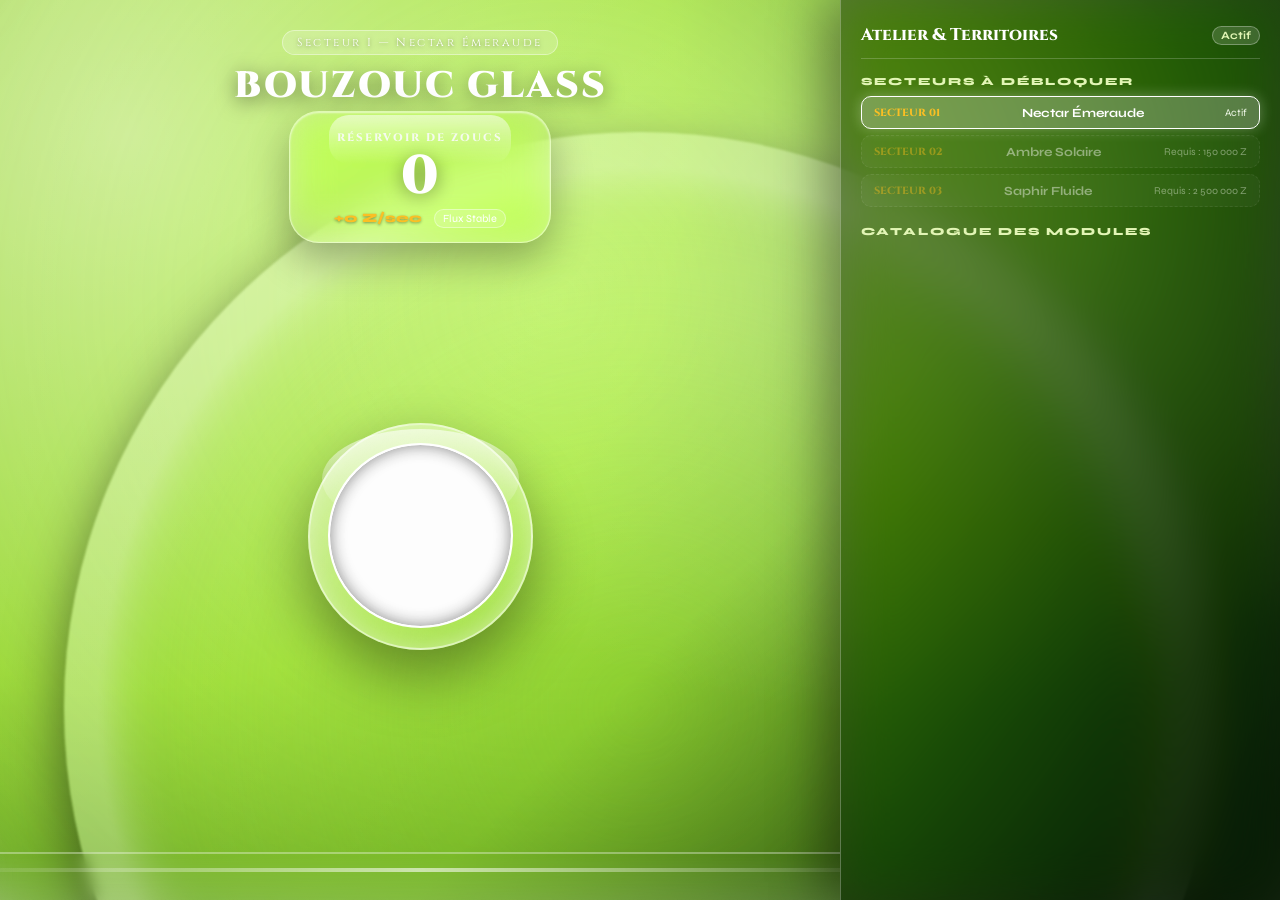
==== commit 9df0f768: "feat: changement en mode liquid glass partout" ====
--- a/clicker.html
+++ b/clicker.html
@@ -3,88 +3,91 @@
 <head>
   <meta charset="UTF-8" />
   <meta name="viewport" content="width=device-width, initial-scale=1.0" />
-  <title>Bouzouc Prism Clicker</title>
+  <title>Bouzouc Liquid Glass</title>
   <link rel="preconnect" href="https://fonts.googleapis.com">
   <link rel="preconnect" href="https://fonts.gstatic.com" crossorigin>
-  <link href="https://fonts.googleapis.com/css2?family=Cinzel:wght@700;900&family=Syne:wght@500;700;800&display=swap" rel="stylesheet">
+  <link href="https://fonts.googleapis.com/css2?family=Cinzel:wght@700;900&family=Syne:wght@600;700;800&display=swap" rel="stylesheet">
   <link rel="stylesheet" href="css/clicker.css">
 </head>
 <body class="realm-glass-1">
 
-  <!-- Mur de briques de verre texturé -->
-  <div class="glass-wall-back"></div>
-  <div class="sun-glare-prism"></div>
+  <!-- FOND LIQUID GLASS CHROMATIQUE -->
+  <div class="liquid-canvas">
+    <div class="glass-ribbon ribbon-1"></div>
+    <div class="glass-ribbon ribbon-2"></div>
+    <div class="specular-caustic"></div>
+  </div>
+
+  <!-- LIGNE DE WAGONNETS EN BAS -->
+  <div class="translucent-track">
+    <div class="track-rail"></div>
+    <div id="cart-convoy" class="cart-convoy"></div>
+  </div>
 
   <div class="main-interface">
     
-    <!-- SECTION CENTRALE DU JEU -->
-    <main class="core-stage">
+    <!-- ZONE CENTRALE DU JEU -->
+    <main class="stage-viewport">
       <header class="realm-header">
-        <div class="realm-tag" id="active-realm-tag">Secteur I — Manufacture Émeraude</div>
-        <h1>BOUZOUC ATELIER</h1>
+        <div class="realm-pill" id="active-realm-tag">Secteur I — Nectar Émeraude</div>
+        <h1>BOUZOUC GLASS</h1>
       </header>
 
-      <!-- Compteur Prisme Lumineux Original -->
-      <div class="prism-meter-card">
-        <div class="meter-orb-glow"></div>
-        <div class="meter-inner">
-          <span class="meter-label">ZOUCS CRISTALLISÉS</span>
-          <div id="counter" class="meter-digital">0</div>
-          <div class="meter-footer">
-            <span id="passive-rate" class="rate-badge">+0,0 Z/s</span>
-            <span class="purity-badge">Flux 100%</span>
-          </div>
+      <!-- Compteur en gélule de verre satiné -->
+      <div class="liquid-meter">
+        <div class="meter-glare"></div>
+        <span class="meter-caption">RÉSERVOIR DE ZOUCS</span>
+        <div id="counter" class="meter-val">0</div>
+        <div class="meter-sub">
+          <span id="passive-rate" class="rate-indicator">+0,0 Z/sec</span>
+          <span class="viscosity-tag">Flux Stable</span>
         </div>
       </div>
 
-      <!-- Bouton parfaitement centré -->
-      <div class="focal-zone">
-        <div class="glass-keystone" id="keystone-container">
-          <button id="bouzouc-main" class="bouzouc-tile-btn" aria-label="Frapper le Bouzouc"></button>
-          <button id="bouzouc-second" class="bouzouc-tile-btn duo-tile hidden" aria-label="Second bloc Bouzouc"></button>
+      <!-- BOUTON UNIQUE PARFAITEMENT CENTRÉ -->
+      <div class="focal-center">
+        <div class="liquid-core-chassis">
+          <div class="liquid-glare-ring"></div>
+          <button id="bouzouc-main" class="bouzouc-liquid-btn" aria-label="Frapper le Bouzouc"></button>
         </div>
       </div>
     </main>
 
-    <!-- PANNEAU DROIT : CONFIGURATION & BOUTIQUE LIQUIDE -->
+    <!-- PANNEAU DROIT LIQUID GLASS -->
     <aside class="liquid-dock">
-      <div class="dock-backdrop"></div>
-
       <div class="dock-header">
         <h2>Atelier &amp; Territoires</h2>
-        <span class="dock-indicator">Actif</span>
+        <span class="status-dot">Actif</span>
       </div>
 
-      <!-- Frise des Mondes à Débloquer -->
-      <section class="realm-hub">
-        <span class="panel-section-title">PROGRESSION DES MONDES</span>
-        <div class="realm-cards-strip">
-          <button id="realm-btn-1" class="realm-card is-active">
-            <span class="r-num">MONDE 01</span>
-            <span class="r-title">Verrière Émeraude</span>
-            <span class="r-status">Actuel</span>
+      <!-- Frise des Mondes -->
+      <section class="realm-deck">
+        <span class="deck-title">SECTEURS À DÉBLOQUER</span>
+        <div class="realm-tabs">
+          <button id="realm-btn-1" class="realm-tab is-active">
+            <span class="tab-sec">SECTEUR 01</span>
+            <span class="tab-name">Nectar Émeraude</span>
+            <span class="tab-state">Actuel</span>
           </button>
 
-          <button id="realm-btn-2" class="realm-card is-locked">
-            <span class="r-num">MONDE 02</span>
-            <span class="r-title">Crypte d'Ambre</span>
-            <span class="r-status">Requis : 150 000 Z</span>
+          <button id="realm-btn-2" class="realm-tab is-locked">
+            <span class="tab-sec">SECTEUR 02</span>
+            <span class="tab-name">Ambre Solaire</span>
+            <span class="tab-state">Requis : 150 000 Z</span>
           </button>
 
-          <button id="realm-btn-3" class="realm-card is-locked">
-            <span class="r-num">MONDE 03</span>
-            <span class="r-title">Noyau de Cobalt</span>
-            <span class="r-status">Requis : 2 500 000 Z</span>
+          <button id="realm-btn-3" class="realm-tab is-locked">
+            <span class="tab-sec">SECTEUR 03</span>
+            <span class="tab-name">Saphir Fluide</span>
+            <span class="tab-state">Requis : 2 500 000 Z</span>
           </button>
         </div>
       </section>
 
-      <!-- Liste d'Achats sans saut d'affichage -->
-      <section class="shelf-container">
-        <span class="panel-section-title">AMÉLIORATIONS DISPONIBLES</span>
-        <div id="shop-catalog" class="shop-catalog">
-          <!-- Les cartes sont instanciées de façon stable sans scintillement -->
-        </div>
+      <!-- Catalogue sans sauts au clic -->
+      <section class="store-deck">
+        <span class="deck-title">CATALOGUE DES MODULES</span>
+        <div id="shop-catalog" class="shop-catalog"></div>
       </section>
     </aside>
 
--- a/css/clicker.css
+++ b/css/clicker.css
@@ -7,228 +7,348 @@
 }
 
 :root {
-  --mortar: #040d07;
-  --emerald-edge: #235c3d;
-  --emerald-specular: rgba(167, 243, 208, 0.45);
+  --lime-top: #e2f5b5;
+  --lime-mid: #a6e32d;
+  --lime-dark: #4b880d;
   --gold: #f59e0b;
   --gold-glow: #fbbf24;
-  --glass-dock: rgba(7, 20, 13, 0.72);
-  --glass-border: rgba(52, 211, 153, 0.22);
+  --dock-bg: rgba(12, 28, 14, 0.48);
+  --dock-border: rgba(255, 255, 255, 0.28);
 }
 
 body {
   min-height: 100vh;
-  background-color: var(--mortar);
-  color: #f1f8f3;
+  color: #ffffff;
   font-family: 'Syne', sans-serif;
   overflow: hidden;
+  background-color: #0b1a0e;
 }
 
 /* ====================================================
-   DÉCOR DES CARREAUX DE VERRE ÉMERAUDE (IMAGE MODÈLE)
+   FOND LIQUID GLASS BIO-ORGANIQUE (IMAGE MODÈLE)
    ==================================================== */
-.glass-wall-back {
+.liquid-canvas {
   position: fixed;
   inset: 0;
   z-index: 0;
   pointer-events: none;
-  background-color: #05140b;
-  background-image:
-    linear-gradient(to right, rgba(0, 0, 0, 0.96) 4px, transparent 4px),
-    linear-gradient(to bottom, rgba(0, 0, 0, 0.96) 4px, transparent 4px),
-    radial-gradient(circle at 35% 30%, rgba(52, 211, 153, 0.35) 0%, transparent 55%),
-    repeating-linear-gradient(135deg, #0d3822 0 12px, #082617 12px 24px);
-  background-size: 58px 58px, 58px 58px, 100% 100%, 100% 100%;
-}
-
-.sun-glare-prism {
+  background: radial-gradient(circle at 10% 15%, #dff7a6 0%, #a2e42a 40%, #2f690c 75%, #0d2107 100%);
+  overflow: hidden;
+}
+
+.glass-ribbon {
+  position: absolute;
+  border-radius: 50%;
+  filter: blur(1px);
+}
+
+/* Courbure en verre liquide vert pomme */
+.ribbon-1 {
+  width: 140vw;
+  height: 140vw;
+  top: -40vw;
+  left: -20vw;
+  border: 45px solid rgba(255, 255, 255, 0.35);
+  box-shadow: 
+    inset 0 0 80px rgba(255, 255, 255, 0.6),
+    inset 0 0 120px rgba(75, 136, 13, 0.9),
+    0 40px 90px rgba(5, 18, 4, 0.7);
+  background: radial-gradient(circle at 45% 45%, rgba(200, 255, 120, 0.45) 0%, rgba(55, 120, 15, 0.2) 70%, transparent 100%);
+}
+
+.ribbon-2 {
+  width: 90vw;
+  height: 90vw;
+  bottom: -30vw;
+  left: 5vw;
+  border: 35px solid rgba(255, 255, 255, 0.25);
+  box-shadow: 
+    inset 0 0 60px rgba(255, 255, 255, 0.5),
+    0 25px 60px rgba(0, 0, 0, 0.6);
+  background: radial-gradient(circle at 50% 50%, rgba(160, 235, 45, 0.35) 0%, transparent 65%);
+}
+
+.specular-caustic {
+  position: absolute;
+  inset: 0;
+  background: 
+    radial-gradient(ellipse at 70% 30%, rgba(255, 255, 255, 0.3) 0%, transparent 50%),
+    linear-gradient(135deg, rgba(255, 255, 255, 0.15) 0%, transparent 60%, rgba(0, 0, 0, 0.6) 100%);
+}
+
+/* Mondes alternatifs */
+body.realm-glass-2 .liquid-canvas {
+  background: radial-gradient(circle at 10% 15%, #fed7aa 0%, #f97316 40%, #7c2d12 75%, #1c0a04 100%);
+}
+body.realm-glass-3 .liquid-canvas {
+  background: radial-gradient(circle at 10% 15%, #bae6fd 0%, #0284c7 40%, #0c4a6e 75%, #04141f 100%);
+}
+
+/* ====================================================
+   LIGNE DE WAGONS EN BAS DE L'ÉCRAN
+   ==================================================== */
+.translucent-track {
   position: fixed;
-  inset: 0;
-  z-index: 1;
+  bottom: 0;
+  left: 0;
+  right: 440px;
+  height: 48px;
+  z-index: 2;
   pointer-events: none;
-  background: 
-    radial-gradient(circle at 60% 40%, rgba(251, 191, 36, 0.18) 0%, transparent 60%),
-    linear-gradient(135deg, rgba(255, 255, 255, 0.1) 0%, transparent 40%, rgba(0, 0, 0, 0.7) 100%);
-}
-
-/* Thème Monde 2 (Ambre) */
-body.realm-glass-2 .glass-wall-back {
-  background-color: #170e04;
-  background-image:
-    linear-gradient(to right, rgba(0, 0, 0, 0.96) 4px, transparent 4px),
-    linear-gradient(to bottom, rgba(0, 0, 0, 0.96) 4px, transparent 4px),
-    radial-gradient(circle at 35% 30%, rgba(245, 158, 11, 0.35) 0%, transparent 55%),
-    repeating-linear-gradient(135deg, #3d2408 0 12px, #241404 12px 24px);
-}
-
-/* Thème Monde 3 (Cobalt) */
-body.realm-glass-3 .glass-wall-back {
-  background-color: #030d17;
-  background-image:
-    linear-gradient(to right, rgba(0, 0, 0, 0.96) 4px, transparent 4px),
-    linear-gradient(to bottom, rgba(0, 0, 0, 0.96) 4px, transparent 4px),
-    radial-gradient(circle at 35% 30%, rgba(56, 189, 248, 0.35) 0%, transparent 55%),
-    repeating-linear-gradient(135deg, #08293d 0 12px, #041724 12px 24px);
+  background: linear-gradient(180deg, transparent 0%, rgba(255, 255, 255, 0.12) 100%);
+  border-top: 2px solid rgba(255, 255, 255, 0.25);
+  backdrop-filter: blur(8px);
+  -webkit-backdrop-filter: blur(8px);
+}
+
+.track-rail {
+  position: absolute;
+  top: 14px;
+  left: 0;
+  right: 0;
+  height: 4px;
+  background: linear-gradient(90deg, rgba(255, 255, 255, 0.1), rgba(255, 255, 255, 0.6) 50%, rgba(255, 255, 255, 0.1));
+}
+
+.cart-convoy {
+  position: relative;
+  width: 100%;
+  height: 100%;
+}
+
+.liquid-cart {
+  position: absolute;
+  top: 6px;
+  width: 36px;
+  height: 22px;
+  border-radius: 8px;
+  background: rgba(255, 255, 255, 0.35);
+  backdrop-filter: blur(6px);
+  border: 1.5px solid rgba(255, 255, 255, 0.7);
+  box-shadow: 0 4px 10px rgba(0, 0, 0, 0.3);
+  animation: roll-track linear infinite;
+  display: flex;
+  align-items: center;
+  justify-content: center;
+}
+
+.cart-crystal {
+  width: 12px;
+  height: 12px;
+  border-radius: 3px;
+  box-shadow: 0 0 6px currentColor;
+}
+
+@keyframes roll-track {
+  0%   { transform: translateX(-50px); }
+  100% { transform: translateX(calc(100vw - 420px)); }
 }
 
 /* ====================================================
-   INTERFACE & SPLIT SCREEN
+   INTERFACE & DISPOSITION
    ==================================================== */
 .main-interface {
   position: relative;
-  z-index: 2;
+  z-index: 3;
   display: flex;
   width: 100vw;
   height: 100vh;
 }
 
-.core-stage {
+.stage-viewport {
   flex: 1;
   display: flex;
   flex-direction: column;
   align-items: center;
   justify-content: space-between;
-  padding: 30px 24px;
+  padding: 30px 24px 70px;
 }
 
 .realm-header {
   text-align: center;
 }
 
-.realm-tag {
+.realm-pill {
   font-family: 'Cinzel', serif;
   font-size: 0.72rem;
-  letter-spacing: 3px;
-  color: var(--gold-glow);
-  text-transform: uppercase;
-  margin-bottom: 4px;
+  letter-spacing: 2.5px;
+  color: #fff;
+  background: rgba(255, 255, 255, 0.2);
+  padding: 4px 14px;
+  border-radius: 20px;
+  border: 1px solid rgba(255, 255, 255, 0.4);
+  display: inline-block;
+  margin-bottom: 6px;
+  text-shadow: 0 1px 4px rgba(0, 0, 0, 0.5);
 }
 
 .realm-header h1 {
   font-family: 'Cinzel', serif;
-  font-size: 2.2rem;
+  font-size: 2.3rem;
   letter-spacing: 2px;
   font-weight: 900;
-  text-shadow: 0 4px 20px rgba(0, 0, 0, 0.9);
-}
-
-/* ====================================================
-   COMPTEUR PRISME LUMINEUX (DESIGN ORIGINAL)
-   ==================================================== */
-.prism-meter-card {
+  text-shadow: 0 4px 20px rgba(0, 0, 0, 0.5);
+}
+
+/* COMPTEUR EN GÉLULE DE VERRE LIQUIDE */
+.liquid-meter {
   position: relative;
-  background: rgba(9, 28, 18, 0.65);
-  backdrop-filter: blur(14px);
-  -webkit-backdrop-filter: blur(14px);
-  border: 1px solid rgba(52, 211, 153, 0.35);
-  border-radius: 18px;
-  padding: 16px 36px;
+  background: rgba(255, 255, 255, 0.18);
+  backdrop-filter: blur(20px) saturate(180%);
+  -webkit-backdrop-filter: blur(20px) saturate(180%);
+  border: 1.5px solid rgba(255, 255, 255, 0.45);
+  border-radius: 30px;
+  padding: 14px 44px;
+  text-align: center;
   box-shadow: 
-    0 18px 45px rgba(0, 0, 0, 0.8),
-    inset 0 1px 1px rgba(255, 255, 255, 0.25);
-  text-align: center;
-}
-
-.meter-orb-glow {
+    0 16px 40px rgba(0, 0, 0, 0.3),
+    inset 0 1px 2px rgba(255, 255, 255, 0.6);
+}
+
+.meter-glare {
   position: absolute;
-  top: -20px;
-  left: 50%;
-  transform: translateX(-50%);
-  width: 100px;
-  height: 25px;
-  background: radial-gradient(circle, rgba(52, 211, 153, 0.5) 0%, transparent 70%);
-  filter: blur(10px);
-}
-
-.meter-label {
-  font-family: 'Cinzel', serif;
-  font-size: 0.7rem;
-  letter-spacing: 3px;
-  color: #a7f3d0;
-  font-weight: 700;
-}
-
-.meter-digital {
+  top: 3px;
+  left: 15%;
+  right: 15%;
+  height: 38%;
+  background: linear-gradient(180deg, rgba(255, 255, 255, 0.55) 0%, transparent 100%);
+  border-radius: 20px;
+  pointer-events: none;
+}
+
+.meter-caption {
+  font-family: 'Cinzel', serif;
+  font-size: 0.68rem;
+  letter-spacing: 2px;
+  color: #f1f8e9;
+  font-weight: 800;
+}
+
+.meter-val {
   font-family: 'Cinzel', serif;
   font-size: 3.4rem;
   font-weight: 900;
   line-height: 1.1;
   color: #ffffff;
-  text-shadow: 0 0 25px rgba(52, 211, 153, 0.45);
-  margin: 4px 0;
-}
-
-.meter-footer {
+  text-shadow: 0 3px 18px rgba(0, 0, 0, 0.4);
+  margin: 2px 0;
+}
+
+.meter-sub {
   display: flex;
   justify-content: center;
   gap: 12px;
   align-items: center;
-  margin-top: 4px;
-}
-
-.rate-badge {
+}
+
+.rate-indicator {
   font-size: 0.8rem;
   font-weight: 800;
   color: var(--gold-glow);
-}
-
-.purity-badge {
+  text-shadow: 0 1px 3px rgba(0, 0, 0, 0.4);
+}
+
+.viscosity-tag {
   font-size: 0.68rem;
-  color: #6ee7b7;
-  border: 1px solid rgba(110, 231, 183, 0.3);
+  color: #fff;
+  border: 1px solid rgba(255, 255, 255, 0.4);
   padding: 2px 8px;
   border-radius: 20px;
-  background: rgba(16, 185, 129, 0.1);
+  background: rgba(255, 255, 255, 0.15);
 }
 
 /* ====================================================
-   BOUTON CENTRÉ ET EN RELIEF FAÇON CARREAU
+   BOUTON UNIQUE PARFAITEMENT RECENTRÉ EN HAUTEUR
    ==================================================== */
-.focal-zone {
+.focal-center {
+  flex: 1;
   display: flex;
   align-items: center;
   justify-content: center;
-  margin-bottom: 20px;
-}
-
-.glass-keystone {
-  display: flex;
-  gap: 20px;
-  padding: 14px;
-  background: linear-gradient(135deg, rgba(255, 255, 255, 0.15) 0%, rgba(10, 30, 19, 0.8) 100%);
-  border: 2px solid var(--emerald-edge);
+}
+
+.liquid-core-chassis {
+  position: relative;
+  padding: 18px;
+  border-radius: 50%;
+  background: radial-gradient(circle at 35% 35%, rgba(255, 255, 255, 0.5) 0%, rgba(255, 255, 255, 0.1) 70%);
+  border: 2px solid rgba(255, 255, 255, 0.6);
   box-shadow: 
-    0 25px 60px rgba(0, 0, 0, 0.95),
-    inset 2px 2px 4px var(--emerald-specular),
-    inset -3px -3px 6px rgba(0, 0, 0, 0.8);
-}
-
-.bouzouc-tile-btn {
-  width: 175px;
-  height: 175px;
+    0 25px 60px rgba(0, 0, 0, 0.4),
+    inset 0 0 25px rgba(255, 255, 255, 0.45);
+}
+
+.liquid-glare-ring {
+  position: absolute;
+  top: 4px;
+  left: 12px;
+  right: 12px;
+  height: 45%;
+  border-radius: 50%;
+  background: linear-gradient(180deg, rgba(255, 255, 255, 0.6) 0%, transparent 100%);
+  pointer-events: none;
+}
+
+.bouzouc-liquid-btn {
+  width: 185px;
+  height: 185px;
+  border-radius: 50%;
   cursor: pointer;
   outline: none;
-  border: 1px solid #143825;
+  border: 2px solid rgba(255, 255, 255, 0.7);
   background-image: url('https://upload.wikimedia.org/wikipedia/commons/c/c2/N%27Golo_Kant%C3%A9_2018.jpg');
   background-size: 135%;
   background-position: center 20%;
   background-repeat: no-repeat;
-  filter: contrast(1.1) brightness(0.95);
-  box-shadow: inset 0 0 15px rgba(0, 0, 0, 0.7);
-  transition: transform 0.05s ease;
+  filter: contrast(1.08) brightness(1.02);
+  box-shadow: inset 0 0 16px rgba(0, 0, 0, 0.45);
+  transition: transform 0.05s ease, filter 0.15s ease;
   touch-action: manipulation;
 }
 
-.bouzouc-tile-btn:active {
-  transform: scale(0.94);
-}
-
-.bouzouc-tile-btn.duo-tile {
-  filter: contrast(1.1) sepia(0.3) hue-rotate(180deg);
-}
-
-.bouzouc-tile-btn.hidden {
-  display: none;
+.bouzouc-liquid-btn:hover {
+  filter: contrast(1.12) brightness(1.08);
+}
+
+.bouzouc-liquid-btn:active {
+  transform: scale(0.93);
+}
+
+/* ====================================================
+   BULLE BONUS FLOTTANTE INTERACTIVE (4 CLICS)
+   ==================================================== */
+.floating-glass-bubble {
+  position: fixed;
+  width: 80px;
+  height: 80px;
+  border-radius: 50%;
+  z-index: 50;
+  cursor: pointer;
+  background: radial-gradient(circle at 30% 30%, rgba(255, 255, 255, 0.8) 0%, rgba(245, 158, 11, 0.6) 50%, rgba(180, 83, 9, 0.8) 100%);
+  border: 2px solid rgba(255, 255, 255, 0.9);
+  box-shadow: 0 8px 25px rgba(245, 158, 11, 0.6), inset 0 0 15px #fff;
+  display: flex;
+  align-items: center;
+  justify-content: center;
+  animation: float-traverse linear forwards;
+  touch-action: manipulation;
+}
+
+.bubble-hits-pill {
+  font-family: 'Cinzel', serif;
+  font-size: 0.75rem;
+  font-weight: 900;
+  color: #fff;
+  text-shadow: 0 1px 3px #000;
+  background: rgba(0, 0, 0, 0.35);
+  padding: 2px 6px;
+  border-radius: 10px;
+}
+
+@keyframes float-traverse {
+  0%   { transform: translate(-100px, 60vh) scale(0.8); }
+  50%  { transform: translate(45vw, 20vh) scale(1.1); }
+  100% { transform: translate(calc(100vw - 440px), -100px) scale(0.9); }
 }
 
 /* ====================================================
@@ -237,12 +357,11 @@
 .liquid-dock {
   width: 440px;
   height: 100vh;
-  position: relative;
-  background: var(--glass-dock);
-  backdrop-filter: blur(24px);
-  -webkit-backdrop-filter: blur(24px);
-  border-left: 1px solid var(--glass-border);
-  box-shadow: -12px 0 45px rgba(0, 0, 0, 0.6);
+  background: var(--dock-bg);
+  backdrop-filter: blur(25px) saturate(180%);
+  -webkit-backdrop-filter: blur(25px) saturate(180%);
+  border-left: 1.5px solid var(--dock-border);
+  box-shadow: -15px 0 50px rgba(0, 0, 0, 0.4);
   display: flex;
   flex-direction: column;
   padding: 24px 20px;
@@ -252,49 +371,51 @@
   display: flex;
   justify-content: space-between;
   align-items: center;
-  border-bottom: 1px solid rgba(255, 255, 255, 0.1);
+  border-bottom: 1px solid rgba(255, 255, 255, 0.2);
   padding-bottom: 12px;
   margin-bottom: 16px;
 }
 
 .dock-header h2 {
   font-family: 'Cinzel', serif;
-  font-size: 1rem;
-  color: #fff;
-  letter-spacing: 1px;
-}
-
-.dock-indicator {
+  font-size: 1.05rem;
+  font-weight: 800;
+}
+
+.status-dot {
   font-size: 0.7rem;
   font-weight: 700;
-  color: #34d399;
-  text-transform: uppercase;
-}
-
-.panel-section-title {
+  color: #e2f5b5;
+  background: rgba(255, 255, 255, 0.15);
+  padding: 2px 8px;
+  border-radius: 12px;
+  border: 1px solid rgba(255, 255, 255, 0.3);
+}
+
+.deck-title {
   display: block;
   font-size: 0.68rem;
   font-weight: 800;
   letter-spacing: 2px;
-  color: #84a994;
+  color: #e2f5b5;
   margin-bottom: 8px;
 }
 
 /* FRISE DES MONDES */
-.realm-hub {
+.realm-deck {
   margin-bottom: 18px;
 }
 
-.realm-cards-strip {
+.realm-tabs {
   display: flex;
   flex-direction: column;
   gap: 6px;
 }
 
-.realm-card {
-  background: rgba(255, 255, 255, 0.04);
-  border: 1px solid rgba(255, 255, 255, 0.08);
-  border-radius: 8px;
+.realm-tab {
+  background: rgba(255, 255, 255, 0.08);
+  border: 1px solid rgba(255, 255, 255, 0.18);
+  border-radius: 10px;
   padding: 8px 12px;
   display: flex;
   justify-content: space-between;
@@ -303,39 +424,40 @@
   font-family: inherit;
   color: #fff;
   text-align: left;
-  transition: background 0.15s ease, border-color 0.15s ease;
-}
-
-.realm-card.is-active {
-  background: rgba(52, 211, 153, 0.15);
-  border-color: #34d399;
-}
-
-.realm-card.is-locked {
+  transition: all 0.2s ease;
+}
+
+.realm-tab.is-active {
+  background: rgba(255, 255, 255, 0.25);
+  border-color: #fff;
+  box-shadow: 0 0 14px rgba(255, 255, 255, 0.3);
+}
+
+.realm-tab.is-locked {
   opacity: 0.45;
   cursor: not-allowed;
   border-style: dashed;
 }
 
-.r-num {
+.tab-sec {
   font-family: 'Cinzel', serif;
   font-size: 0.65rem;
   font-weight: 800;
   color: var(--gold-glow);
 }
 
-.r-title {
+.tab-name {
   font-size: 0.78rem;
   font-weight: 700;
 }
 
-.r-status {
+.tab-state {
   font-size: 0.65rem;
-  color: #cbd5e1;
-}
-
-/* LISTE DE BOUTIQUE STABLE (SANS SAUTS AU CLIC) */
-.shelf-container {
+  color: #f1f8e9;
+}
+
+/* LISTE DE BOUTIQUE STABLE SANS SAUT */
+.store-deck {
   flex: 1;
   display: flex;
   flex-direction: column;
@@ -351,19 +473,17 @@
   padding-right: 4px;
 }
 
-/* CARTES FIXES (PAS DE RECRÉATION BRUTALE) */
 .store-card {
-  background: rgba(255, 255, 255, 0.04);
-  border: 1px solid rgba(255, 255, 255, 0.1);
-  border-radius: 10px;
-  padding: 10px 12px;
+  background: rgba(255, 255, 255, 0.08);
+  border: 1px solid rgba(255, 255, 255, 0.18);
+  border-radius: 12px;
+  padding: 10px 14px;
   display: flex;
   flex-direction: column;
-  gap: 5px;
+  gap: 4px;
   cursor: pointer;
   font-family: inherit;
   text-align: left;
-  /* Transition neutre sans décalage vertical */
   transition: opacity 0.2s ease, border-color 0.2s ease, background 0.2s ease;
 }
 
@@ -372,8 +492,8 @@
 }
 
 .store-card:hover:not(:disabled) {
-  background: rgba(255, 255, 255, 0.08);
-  border-color: rgba(52, 211, 153, 0.45);
+  background: rgba(255, 255, 255, 0.16);
+  border-color: rgba(255, 255, 255, 0.4);
 }
 
 .store-card:disabled {
@@ -396,14 +516,14 @@
 .c-gain {
   font-size: 0.72rem;
   font-weight: 700;
-  color: #34d399;
+  color: #d9f99d;
 }
 
 .c-foot {
   display: flex;
   justify-content: space-between;
-  border-top: 1px solid rgba(255, 255, 255, 0.06);
-  padding-top: 5px;
+  border-top: 1px solid rgba(255, 255, 255, 0.1);
+  padding-top: 4px;
 }
 
 .c-price {
@@ -415,11 +535,11 @@
 
 .c-qty {
   font-size: 0.7rem;
-  color: #94a3b8;
+  color: #e2f5b5;
   font-weight: 700;
 }
 
-/* Particules nettes au clic */
+/* Particules au clic */
 .pop-gain {
   position: fixed;
   pointer-events: none;
@@ -427,19 +547,20 @@
   font-size: 1.3rem;
   font-weight: 900;
   color: var(--gold-glow);
-  text-shadow: 0 2px 10px rgba(0, 0, 0, 0.95);
+  text-shadow: 0 2px 10px rgba(0, 0, 0, 0.7);
   z-index: 100;
   animation: float-rise 0.6s cubic-bezier(0.2, 0.8, 0.2, 1) forwards;
 }
 
 @keyframes float-rise {
   0%   { opacity: 1; transform: translate(-50%, -50%) translateY(0) scale(0.9); }
-  100% { opacity: 0; transform: translate(-50%, -50%) translateY(-40px) scale(1.15); }
-}
-
-/* Responsive */
+  100% { opacity: 0; transform: translate(-50%, -50%) translateY(-42px) scale(1.15); }
+}
+
+/* Mobile */
 @media (max-width: 900px) {
   body { overflow-y: auto; }
   .main-interface { flex-direction: column; height: auto; }
   .liquid-dock { width: 100%; height: auto; }
+  .translucent-track { right: 0; }
 }
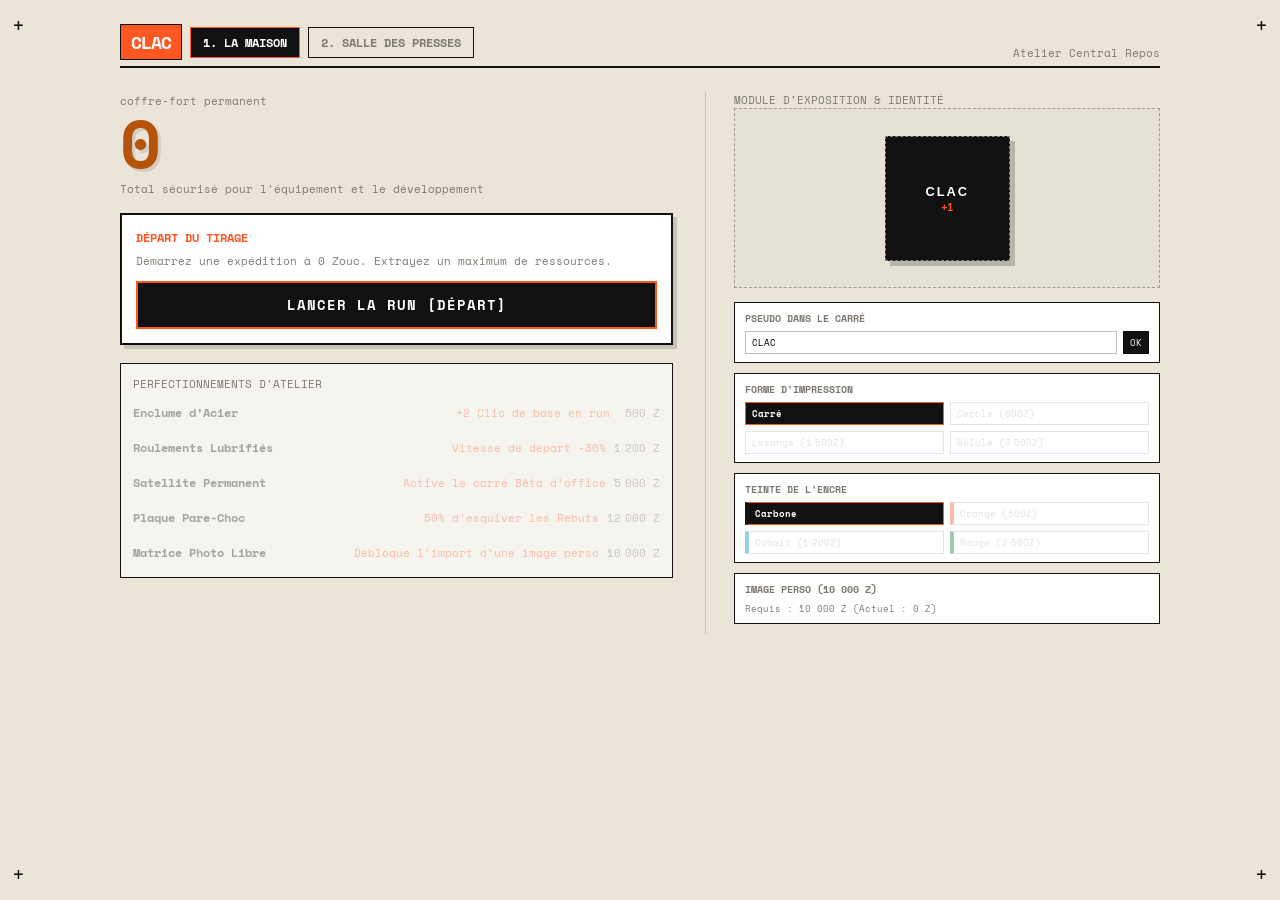
==== commit 4b7788f4: "feat: refonte global du jeu" ====
--- a/clicker.html
+++ b/clicker.html
@@ -3,93 +3,221 @@
 <head>
   <meta charset="UTF-8" />
   <meta name="viewport" content="width=device-width, initial-scale=1.0" />
-  <title>Bouzouc Liquid Glass</title>
+  <title>CLAC — RUN &amp; ATELIER</title>
   <link rel="preconnect" href="https://fonts.googleapis.com">
   <link rel="preconnect" href="https://fonts.gstatic.com" crossorigin>
-  <link href="https://fonts.googleapis.com/css2?family=Cinzel:wght@700;900&family=Syne:wght@600;700;800&display=swap" rel="stylesheet">
+  <link href="https://fonts.googleapis.com/css2?family=Space+Mono:ital,wght@0,400;0,700;1,400&display=swap" rel="stylesheet">
   <link rel="stylesheet" href="css/clicker.css">
 </head>
-<body class="realm-glass-1">
-
-  <!-- FOND LIQUID GLASS CHROMATIQUE -->
-  <div class="liquid-canvas">
-    <div class="glass-ribbon ribbon-1"></div>
-    <div class="glass-ribbon ribbon-2"></div>
-    <div class="specular-caustic"></div>
-  </div>
-
-  <!-- LIGNE DE WAGONNETS EN BAS -->
-  <div class="translucent-track">
-    <div class="track-rail"></div>
-    <div id="cart-convoy" class="cart-convoy"></div>
-  </div>
-
-  <div class="main-interface">
+<body id="sheet-body-element" class="view-hub">
+
+  <!-- REPÈRES D'IMPRESSION -->
+  <div class="print-cross top-left">+</div>
+  <div class="print-cross top-right">+</div>
+  <div class="print-cross bottom-left">+</div>
+  <div class="print-cross bottom-right">+</div>
+
+  <!-- COUCHE DES PROJECTILES / ORBES -->
+  <div id="projectiles-layer" class="projectiles-layer"></div>
+
+  <!-- BAVURE D'ENCRE LIBRE -->
+  <div id="free-ink-stain" class="free-ink-stain is-hidden">
+    <div class="stain-core">
+      <span class="stain-title">! BAVURE CORROSIF !</span>
+      <span id="stain-hp-pill" class="stain-sub">-- CLICS</span>
+    </div>
+  </div>
+
+  <!-- MODALES DE FIN DE RUN ET GAME OVER -->
+  <div id="run-summary-modal" class="modal-backdrop is-hidden">
+    <div class="modal-card">
+      <div class="modal-badge" id="modal-badge-status">RUN TERMINÉE</div>
+      <h2 id="modal-summary-title">BILAN D'EXTRACTION</h2>
+      <p class="modal-intro" id="modal-summary-desc">Le tirage a pris fin.</p>
+      
+      <div class="vault-deposit-box">
+        <span class="deposit-label">ZOUCS SÉCURISÉS :</span>
+        <span id="modal-deposit-amount" class="deposit-val">+0 Z</span>
+      </div>
+
+      <button id="btn-return-home" class="btn-primary-action">RENTRER À LA MAISON [ATELIER]</button>
+    </div>
+  </div>
+
+  <div id="gameover-overlay" class="modal-backdrop is-hidden">
+    <div class="modal-card danger-card">
+      <div class="modal-badge red">FAILLITE TECHNIQUE</div>
+      <h2>DÉPÔT DE BILAN (0 ZOUC)</h2>
+      <p class="modal-intro">L'encre a dévoré votre réserve. Tout l'argent non sécurisé de cette run est perdu.</p>
+      <button id="btn-restart-game" class="btn-primary-action red-btn">RÉOUVRIR UN DOSSIER [RETRY]</button>
+    </div>
+  </div>
+
+  <div class="sheet-frame">
     
-    <!-- ZONE CENTRALE DU JEU -->
-    <main class="stage-viewport">
-      <header class="realm-header">
-        <div class="realm-pill" id="active-realm-tag">Secteur I — Nectar Émeraude</div>
-        <h1>BOUZOUC GLASS</h1>
-      </header>
-
-      <!-- Compteur en gélule de verre satiné -->
-      <div class="liquid-meter">
-        <div class="meter-glare"></div>
-        <span class="meter-caption">RÉSERVOIR DE ZOUCS</span>
-        <div id="counter" class="meter-val">0</div>
-        <div class="meter-sub">
-          <span id="passive-rate" class="rate-indicator">+0,0 Z/sec</span>
-          <span class="viscosity-tag">Flux Stable</span>
-        </div>
-      </div>
-
-      <!-- BOUTON UNIQUE PARFAITEMENT CENTRÉ -->
-      <div class="focal-center">
-        <div class="liquid-core-chassis">
-          <div class="liquid-glare-ring"></div>
-          <button id="bouzouc-main" class="bouzouc-liquid-btn" aria-label="Frapper le Bouzouc"></button>
-        </div>
+    <!-- EN-TÊTE : TITRE CLAC EN HAUT À GAUCHE -->
+    <header class="sheet-header">
+      <div class="header-top-nav">
+        <div class="mode-tabs">
+          <span class="brand-title-top">CLAC</span>
+          <button id="tab-nav-hub" class="mode-tab is-active">1. LA MAISON</button>
+          <button id="tab-nav-run" class="mode-tab">2. SALLE DES PRESSES</button>
+          <button id="btn-toggle-pause" class="btn-pause-header is-hidden" title="Pause (P)">PAUSE [P]</button>
+          <button id="btn-quit-run" class="btn-quit-header is-hidden" title="Quitter la run et garder 50%">ABANDONNER (50%)</button>
+        </div>
+
+        <div class="header-sub">
+          <span class="edition" id="status-header-tag">Atelier Central</span>
+          <span class="batch" id="sub-header-tag">Repos</span>
+        </div>
+      </div>
+      <div class="thick-rule"></div>
+    </header>
+
+    <!-- VUE 1 : LA MAISON -->
+    <main id="view-hub-section" class="screen-view">
+      <div class="hub-grid">
+        
+        <section class="hub-vault-col">
+          <div class="meta-label">coffre-fort permanent</div>
+          <div id="hub-vault-counter" class="giant-counter vault-color">0</div>
+          <span class="vault-subtext">Total sécurisé pour l'équipement et le développement</span>
+
+          <div class="start-run-card">
+            <span class="run-card-title">DÉPART DU TIRAGE</span>
+            <p class="run-card-desc">Démarrez une expédition à 0 Zouc. Extrayez un maximum de ressources.</p>
+            <button id="btn-launch-run" class="btn-primary-action launch-btn">LANCER LA RUN [DÉPART]</button>
+          </div>
+
+          <div class="hub-shop-card">
+            <div class="shop-headline">perfectionnements d'atelier</div>
+            <div id="hub-perks-list" class="technical-catalog"></div>
+          </div>
+        </section>
+
+        <section class="hub-craft-col">
+          <div class="shop-headline">module d'exposition &amp; identité</div>
+          
+          <div class="static-pedestal">
+            <button id="hub-static-square" class="static-display-tile" aria-label="Gagner des Zoucs">
+              <span id="hub-tile-title" class="tile-title">CLAC</span>
+              <span class="tile-sub">+1</span>
+            </button>
+          </div>
+
+          <div class="custom-card">
+            <span class="custom-label">PSEUDO DANS LE CARRÉ</span>
+            <div style="display: flex; gap: 6px;">
+              <input type="text" id="pseudo-input" placeholder="Votre pseudo..." class="style-choice-btn" style="flex: 1; background: #fff;" maxlength="8">
+              <button id="btn-save-pseudo" class="style-choice-btn" style="background: var(--ink-black); color: #fff;">OK</button>
+            </div>
+          </div>
+
+          <div class="custom-card">
+            <span class="custom-label">FORME D'IMPRESSION</span>
+            <div class="custom-btn-grid" id="shape-selectors"></div>
+          </div>
+
+          <div class="custom-card">
+            <span class="custom-label">TEINTE DE L'ENCRE</span>
+            <div class="custom-btn-grid" id="color-selectors"></div>
+          </div>
+
+          <div class="custom-card" id="image-upload-card">
+            <span class="custom-label" id="img-upload-title">IMAGE PERSO (BLOQUÉE)</span>
+            <input type="file" id="custom-image-input" accept="image/*" class="style-choice-btn" style="width: 100%; display: none;">
+            <button id="btn-remove-image" class="style-choice-btn" style="margin-top: 4px; color: #d32f2f; display: none;">Retirer l'image</button>
+            <span id="img-upload-info" style="font-size: 0.58rem; color: var(--muted-gray);">Achetez la 'Matrice Photo Libre' pour l'activer.</span>
+          </div>
+        </section>
+
       </div>
     </main>
 
-    <!-- PANNEAU DROIT LIQUID GLASS -->
-    <aside class="liquid-dock">
-      <div class="dock-header">
-        <h2>Atelier &amp; Territoires</h2>
-        <span class="status-dot">Actif</span>
-      </div>
-
-      <!-- Frise des Mondes -->
-      <section class="realm-deck">
-        <span class="deck-title">SECTEURS À DÉBLOQUER</span>
-        <div class="realm-tabs">
-          <button id="realm-btn-1" class="realm-tab is-active">
-            <span class="tab-sec">SECTEUR 01</span>
-            <span class="tab-name">Nectar Émeraude</span>
-            <span class="tab-state">Actuel</span>
-          </button>
-
-          <button id="realm-btn-2" class="realm-tab is-locked">
-            <span class="tab-sec">SECTEUR 02</span>
-            <span class="tab-name">Ambre Solaire</span>
-            <span class="tab-state">Requis : 150 000 Z</span>
-          </button>
-
-          <button id="realm-btn-3" class="realm-tab is-locked">
-            <span class="tab-sec">SECTEUR 03</span>
-            <span class="tab-name">Saphir Fluide</span>
-            <span class="tab-state">Requis : 2 500 000 Z</span>
-          </button>
-        </div>
-      </section>
-
-      <!-- Catalogue sans sauts au clic -->
-      <section class="store-deck">
-        <span class="deck-title">CATALOGUE DES MODULES</span>
-        <div id="shop-catalog" class="shop-catalog"></div>
-      </section>
-    </aside>
+    <!-- VUE 2 : LA RUN -->
+    <main id="view-run-section" class="screen-view is-hidden">
+      
+      <div id="floor-clear-banner" class="floor-clear-banner is-hidden">
+        <div class="banner-text">
+          <span class="banner-title">PALIER FRANCHI !</span>
+          <span class="banner-sub">Encaissez vos gains ou continuez.</span>
+        </div>
+        <div class="banner-actions">
+          <button id="btn-bank-and-leave" class="banner-btn secure-btn">SÉCURISER &amp; RENTRER</button>
+          <button id="btn-continue-run" class="banner-btn continue-btn">CONTINUER →</button>
+        </div>
+      </div>
+
+      <div class="sheet-body">
+        
+        <section class="col-left">
+          <div class="meta-label">bénéfice net de la run</div>
+          <div id="counter" class="giant-counter">0</div>
+
+          <div class="metrics-row">
+            <div class="metric-cell">
+              <span class="m-label">par seconde</span>
+              <span id="stat-passive" class="m-val orange">+0.0</span>
+            </div>
+            <div class="metric-cell">
+              <span class="m-label">par clic</span>
+              <span id="stat-click" class="m-val orange">+1</span>
+            </div>
+            <div class="metric-cell">
+              <span class="m-label">objectif palier</span>
+              <span id="stat-target" class="m-val orange-text">5 000 Z</span>
+            </div>
+          </div>
+
+          <div id="heat-container" class="heat-gauge-container">
+            <div class="heat-meta">
+              <span class="heat-label">pression thermique</span>
+              <span id="heat-status" class="heat-state">0% [x1.0 BOOST]</span>
+            </div>
+            <div class="heat-track">
+              <div id="heat-fill" class="heat-fill"></div>
+            </div>
+            <div id="heat-warning" class="heat-warning-banner is-hidden">
+              ! BOURRAGE PAPIER : PRESSE BLOQUÉE !
+            </div>
+          </div>
+
+          <div class="movement-sandbox" id="sandbox">
+            <button id="active-square" class="floating-black-tile" aria-label="Cible principale">
+              <span id="run-tile-title" class="tile-title">CLAC</span>
+              <span id="tile-gain" class="tile-sub">+1</span>
+            </button>
+
+            <button id="beta-square" class="floating-black-tile beta-tile is-hidden" aria-label="Module Bêta">
+              <span class="tile-title">BÊTA</span>
+              <span id="beta-gain" class="tile-sub">+3</span>
+            </button>
+
+            <button id="hazard-square-1" class="hazard-tile" aria-label="Piège 1">
+              <span class="hazard-title">REBUT</span>
+              <span class="hazard-sub">-15%</span>
+            </button>
+            <button id="hazard-square-2" class="hazard-tile is-hidden" aria-label="Piège 2">
+              <span class="hazard-title">REBUT</span>
+              <span class="hazard-sub">-15%</span>
+            </button>
+            <button id="hazard-square-3" class="hazard-tile is-hidden" aria-label="Piège 3">
+              <span class="hazard-title">REBUT</span>
+              <span class="hazard-sub">-15%</span>
+            </button>
+          </div>
+        </section>
+
+        <!-- BOUTIQUE DE RUN -->
+        <section class="col-right">
+          <div class="shop-nav-strip">
+            <span class="shop-headline">machines provisoires (run)</span>
+          </div>
+          <div id="catalog-list" class="technical-catalog"></div>
+        </section>
+
+      </div>
+    </main>
 
   </div>
 
--- a/css/clicker.css
+++ b/css/clicker.css
@@ -7,560 +7,600 @@
 }
 
 :root {
-  --lime-top: #e2f5b5;
-  --lime-mid: #a6e32d;
-  --lime-dark: #4b880d;
-  --gold: #f59e0b;
-  --gold-glow: #fbbf24;
-  --dock-bg: rgba(12, 28, 14, 0.48);
-  --dock-border: rgba(255, 255, 255, 0.28);
+  --paper-bg: #ece7dc;
+  --ink-black: #111111;
+  --accent-orange: #ff5722;
+  --danger-red: #d32f2f;
+  --vault-gold: #b45309;
+  --muted-gray: #7d7971;
+  --rule-color: #111111;
+  --custom-tile-bg: #111111;
 }
 
 body {
   min-height: 100vh;
-  color: #ffffff;
-  font-family: 'Syne', sans-serif;
-  overflow: hidden;
-  background-color: #0b1a0e;
-}
-
-/* ====================================================
-   FOND LIQUID GLASS BIO-ORGANIQUE (IMAGE MODÈLE)
-   ==================================================== */
-.liquid-canvas {
+  color: var(--ink-black);
+  font-family: 'Space Mono', monospace;
+  overflow-x: hidden;
+  position: relative;
+  display: flex;
+  justify-content: center;
+  padding: 24px 16px;
+  background-color: var(--paper-bg);
+  transition: background-color 0.5s ease;
+}
+
+body.view-hub { --paper-bg: #eae5d8; }
+body.world-1 { --paper-bg: #ece7dc; }
+body.world-2 { --paper-bg: #dad5c7; --accent-orange: #e64a19; }
+body.world-3 { --paper-bg: #c5cfcf; --accent-orange: #0284c7; }
+body.world-4 { --paper-bg: #cfc2b6; --accent-orange: #b45309; }
+body.world-5 { --paper-bg: #b0aba2; --accent-orange: #dc2626; }
+
+/* TITRE CLAC EN HAUT À GAUCHE */
+.brand-title-top {
+  font-size: 1.1rem;
+  font-weight: 700;
+  letter-spacing: -1px;
+  color: #fff;
+  background: var(--accent-orange);
+  padding: 4px 10px;
+  border: 1px solid var(--ink-black);
+  text-transform: uppercase;
+}
+
+/* BAVURE LIBRE */
+.free-ink-stain {
+  position: fixed;
+  border-radius: 35% 65% 60% 40% / 50% 40% 60% 50%;
+  background: radial-gradient(circle, #050505 40%, #1f0502 80%, #450a0a 100%);
+  z-index: 120;
+  cursor: pointer;
+  box-shadow: 0 0 45px rgba(211, 47, 47, 0.6);
+  border: 3px dashed #ef4444;
+  display: flex;
+  align-items: center;
+  justify-content: center;
+  text-align: center;
+  animation: pulse-threat 1s ease-in-out infinite alternate;
+  touch-action: manipulation;
+  transition: width 0.2s ease, height 0.2s ease;
+}
+
+@keyframes pulse-threat {
+  from { transform: rotate(0deg) scale(0.97); filter: brightness(1); }
+  to { transform: rotate(4deg) scale(1.03); filter: brightness(1.2); }
+}
+
+.stain-core { pointer-events: none; display: flex; flex-direction: column; gap: 3px; padding: 8px; }
+.stain-title { font-size: 0.68rem; font-weight: 700; color: #ef4444; text-shadow: 0 0 8px #000; }
+.stain-sub { font-size: 0.6rem; font-weight: 700; color: #ffffff; background: rgba(211, 47, 47, 0.85); padding: 2px 4px; }
+
+/* PROJECTILES */
+.projectiles-layer { position: fixed; inset: 0; pointer-events: none; z-index: 95; overflow: hidden; }
+
+.incoming-orb {
+  position: absolute;
+  width: 36px;
+  height: 36px;
+  border-radius: 50%;
+  background: var(--ink-black);
+  border: 2px dashed var(--accent-orange);
+  box-shadow: 0 0 10px rgba(255, 87, 34, 0.45);
+  cursor: pointer;
+  pointer-events: auto;
+  touch-action: manipulation;
+  display: flex;
+  align-items: center;
+  justify-content: center;
+  color: #fff;
+  font-size: 0.65rem;
+  font-weight: 700;
+  will-change: transform;
+}
+
+.incoming-orb:hover { background: var(--danger-red); transform: scale(1.15); }
+
+.floating-black-tile.is-frozen {
+  filter: contrast(0.7) brightness(1.6) sepia(0.6) hue-rotate(170deg) !important;
+  cursor: wait !important;
+  box-shadow: 0 0 15px #38bdf8 !important;
+}
+
+/* ÉTAT DE PAUSE VISUEL DISCRET SUR LA PRESSE */
+.sheet-body.is-paused-mode {
+  filter: grayscale(0.3) contrast(0.9);
+  opacity: 0.8;
+}
+
+/* REPÈRES D'IMPRESSION */
+.print-cross {
+  position: fixed;
+  font-size: 1.3rem;
+  font-weight: 400;
+  color: var(--ink-black);
+  pointer-events: none;
+  z-index: 10;
+}
+.print-cross.top-left { top: 10px; left: 12px; }
+.print-cross.top-right { top: 10px; right: 12px; }
+.print-cross.bottom-left { bottom: 10px; left: 12px; }
+.print-cross.bottom-right { bottom: 10px; right: 12px; }
+
+/* MODALES */
+.modal-backdrop {
   position: fixed;
   inset: 0;
-  z-index: 0;
-  pointer-events: none;
-  background: radial-gradient(circle at 10% 15%, #dff7a6 0%, #a2e42a 40%, #2f690c 75%, #0d2107 100%);
-  overflow: hidden;
-}
-
-.glass-ribbon {
-  position: absolute;
-  border-radius: 50%;
-  filter: blur(1px);
-}
-
-/* Courbure en verre liquide vert pomme */
-.ribbon-1 {
-  width: 140vw;
-  height: 140vw;
-  top: -40vw;
-  left: -20vw;
-  border: 45px solid rgba(255, 255, 255, 0.35);
-  box-shadow: 
-    inset 0 0 80px rgba(255, 255, 255, 0.6),
-    inset 0 0 120px rgba(75, 136, 13, 0.9),
-    0 40px 90px rgba(5, 18, 4, 0.7);
-  background: radial-gradient(circle at 45% 45%, rgba(200, 255, 120, 0.45) 0%, rgba(55, 120, 15, 0.2) 70%, transparent 100%);
-}
-
-.ribbon-2 {
-  width: 90vw;
-  height: 90vw;
-  bottom: -30vw;
-  left: 5vw;
-  border: 35px solid rgba(255, 255, 255, 0.25);
-  box-shadow: 
-    inset 0 0 60px rgba(255, 255, 255, 0.5),
-    0 25px 60px rgba(0, 0, 0, 0.6);
-  background: radial-gradient(circle at 50% 50%, rgba(160, 235, 45, 0.35) 0%, transparent 65%);
-}
-
-.specular-caustic {
-  position: absolute;
-  inset: 0;
-  background: 
-    radial-gradient(ellipse at 70% 30%, rgba(255, 255, 255, 0.3) 0%, transparent 50%),
-    linear-gradient(135deg, rgba(255, 255, 255, 0.15) 0%, transparent 60%, rgba(0, 0, 0, 0.6) 100%);
-}
-
-/* Mondes alternatifs */
-body.realm-glass-2 .liquid-canvas {
-  background: radial-gradient(circle at 10% 15%, #fed7aa 0%, #f97316 40%, #7c2d12 75%, #1c0a04 100%);
-}
-body.realm-glass-3 .liquid-canvas {
-  background: radial-gradient(circle at 10% 15%, #bae6fd 0%, #0284c7 40%, #0c4a6e 75%, #04141f 100%);
-}
-
-/* ====================================================
-   LIGNE DE WAGONS EN BAS DE L'ÉCRAN
-   ==================================================== */
-.translucent-track {
-  position: fixed;
-  bottom: 0;
-  left: 0;
-  right: 440px;
-  height: 48px;
-  z-index: 2;
-  pointer-events: none;
-  background: linear-gradient(180deg, transparent 0%, rgba(255, 255, 255, 0.12) 100%);
-  border-top: 2px solid rgba(255, 255, 255, 0.25);
-  backdrop-filter: blur(8px);
-  -webkit-backdrop-filter: blur(8px);
-}
-
-.track-rail {
-  position: absolute;
-  top: 14px;
-  left: 0;
-  right: 0;
-  height: 4px;
-  background: linear-gradient(90deg, rgba(255, 255, 255, 0.1), rgba(255, 255, 255, 0.6) 50%, rgba(255, 255, 255, 0.1));
-}
-
-.cart-convoy {
-  position: relative;
+  background: rgba(17, 17, 17, 0.8);
+  backdrop-filter: blur(4px);
+  -webkit-backdrop-filter: blur(4px);
+  z-index: 200;
+  display: flex;
+  align-items: center;
+  justify-content: center;
+  padding: 20px;
+}
+
+.modal-card {
   width: 100%;
-  height: 100%;
-}
-
-.liquid-cart {
-  position: absolute;
-  top: 6px;
-  width: 36px;
-  height: 22px;
-  border-radius: 8px;
-  background: rgba(255, 255, 255, 0.35);
-  backdrop-filter: blur(6px);
-  border: 1.5px solid rgba(255, 255, 255, 0.7);
-  box-shadow: 0 4px 10px rgba(0, 0, 0, 0.3);
-  animation: roll-track linear infinite;
-  display: flex;
-  align-items: center;
-  justify-content: center;
-}
-
-.cart-crystal {
-  width: 12px;
-  height: 12px;
-  border-radius: 3px;
-  box-shadow: 0 0 6px currentColor;
-}
-
-@keyframes roll-track {
-  0%   { transform: translateX(-50px); }
-  100% { transform: translateX(calc(100vw - 420px)); }
-}
-
-/* ====================================================
-   INTERFACE & DISPOSITION
-   ==================================================== */
-.main-interface {
-  position: relative;
-  z-index: 3;
-  display: flex;
-  width: 100vw;
-  height: 100vh;
-}
-
-.stage-viewport {
-  flex: 1;
-  display: flex;
-  flex-direction: column;
-  align-items: center;
-  justify-content: space-between;
-  padding: 30px 24px 70px;
-}
-
-.realm-header {
-  text-align: center;
-}
-
-.realm-pill {
-  font-family: 'Cinzel', serif;
-  font-size: 0.72rem;
-  letter-spacing: 2.5px;
-  color: #fff;
-  background: rgba(255, 255, 255, 0.2);
-  padding: 4px 14px;
-  border-radius: 20px;
-  border: 1px solid rgba(255, 255, 255, 0.4);
-  display: inline-block;
-  margin-bottom: 6px;
-  text-shadow: 0 1px 4px rgba(0, 0, 0, 0.5);
-}
-
-.realm-header h1 {
-  font-family: 'Cinzel', serif;
-  font-size: 2.3rem;
-  letter-spacing: 2px;
-  font-weight: 900;
-  text-shadow: 0 4px 20px rgba(0, 0, 0, 0.5);
-}
-
-/* COMPTEUR EN GÉLULE DE VERRE LIQUIDE */
-.liquid-meter {
-  position: relative;
-  background: rgba(255, 255, 255, 0.18);
-  backdrop-filter: blur(20px) saturate(180%);
-  -webkit-backdrop-filter: blur(20px) saturate(180%);
-  border: 1.5px solid rgba(255, 255, 255, 0.45);
-  border-radius: 30px;
-  padding: 14px 44px;
-  text-align: center;
-  box-shadow: 
-    0 16px 40px rgba(0, 0, 0, 0.3),
-    inset 0 1px 2px rgba(255, 255, 255, 0.6);
-}
-
-.meter-glare {
-  position: absolute;
-  top: 3px;
-  left: 15%;
-  right: 15%;
-  height: 38%;
-  background: linear-gradient(180deg, rgba(255, 255, 255, 0.55) 0%, transparent 100%);
-  border-radius: 20px;
-  pointer-events: none;
-}
-
-.meter-caption {
-  font-family: 'Cinzel', serif;
-  font-size: 0.68rem;
-  letter-spacing: 2px;
-  color: #f1f8e9;
-  font-weight: 800;
-}
-
-.meter-val {
-  font-family: 'Cinzel', serif;
-  font-size: 3.4rem;
-  font-weight: 900;
-  line-height: 1.1;
-  color: #ffffff;
-  text-shadow: 0 3px 18px rgba(0, 0, 0, 0.4);
-  margin: 2px 0;
-}
-
-.meter-sub {
-  display: flex;
-  justify-content: center;
-  gap: 12px;
-  align-items: center;
-}
-
-.rate-indicator {
-  font-size: 0.8rem;
-  font-weight: 800;
-  color: var(--gold-glow);
-  text-shadow: 0 1px 3px rgba(0, 0, 0, 0.4);
-}
-
-.viscosity-tag {
-  font-size: 0.68rem;
-  color: #fff;
-  border: 1px solid rgba(255, 255, 255, 0.4);
-  padding: 2px 8px;
-  border-radius: 20px;
-  background: rgba(255, 255, 255, 0.15);
-}
-
-/* ====================================================
-   BOUTON UNIQUE PARFAITEMENT RECENTRÉ EN HAUTEUR
-   ==================================================== */
-.focal-center {
-  flex: 1;
-  display: flex;
-  align-items: center;
-  justify-content: center;
-}
-
-.liquid-core-chassis {
-  position: relative;
-  padding: 18px;
-  border-radius: 50%;
-  background: radial-gradient(circle at 35% 35%, rgba(255, 255, 255, 0.5) 0%, rgba(255, 255, 255, 0.1) 70%);
-  border: 2px solid rgba(255, 255, 255, 0.6);
-  box-shadow: 
-    0 25px 60px rgba(0, 0, 0, 0.4),
-    inset 0 0 25px rgba(255, 255, 255, 0.45);
-}
-
-.liquid-glare-ring {
-  position: absolute;
-  top: 4px;
-  left: 12px;
-  right: 12px;
-  height: 45%;
-  border-radius: 50%;
-  background: linear-gradient(180deg, rgba(255, 255, 255, 0.6) 0%, transparent 100%);
-  pointer-events: none;
-}
-
-.bouzouc-liquid-btn {
-  width: 185px;
-  height: 185px;
-  border-radius: 50%;
-  cursor: pointer;
-  outline: none;
-  border: 2px solid rgba(255, 255, 255, 0.7);
-  background-image: url('https://upload.wikimedia.org/wikipedia/commons/c/c2/N%27Golo_Kant%C3%A9_2018.jpg');
-  background-size: 135%;
-  background-position: center 20%;
-  background-repeat: no-repeat;
-  filter: contrast(1.08) brightness(1.02);
-  box-shadow: inset 0 0 16px rgba(0, 0, 0, 0.45);
-  transition: transform 0.05s ease, filter 0.15s ease;
-  touch-action: manipulation;
-}
-
-.bouzouc-liquid-btn:hover {
-  filter: contrast(1.12) brightness(1.08);
-}
-
-.bouzouc-liquid-btn:active {
-  transform: scale(0.93);
-}
-
-/* ====================================================
-   BULLE BONUS FLOTTANTE INTERACTIVE (4 CLICS)
-   ==================================================== */
-.floating-glass-bubble {
-  position: fixed;
-  width: 80px;
-  height: 80px;
-  border-radius: 50%;
-  z-index: 50;
-  cursor: pointer;
-  background: radial-gradient(circle at 30% 30%, rgba(255, 255, 255, 0.8) 0%, rgba(245, 158, 11, 0.6) 50%, rgba(180, 83, 9, 0.8) 100%);
-  border: 2px solid rgba(255, 255, 255, 0.9);
-  box-shadow: 0 8px 25px rgba(245, 158, 11, 0.6), inset 0 0 15px #fff;
-  display: flex;
-  align-items: center;
-  justify-content: center;
-  animation: float-traverse linear forwards;
-  touch-action: manipulation;
-}
-
-.bubble-hits-pill {
-  font-family: 'Cinzel', serif;
-  font-size: 0.75rem;
-  font-weight: 900;
-  color: #fff;
-  text-shadow: 0 1px 3px #000;
-  background: rgba(0, 0, 0, 0.35);
-  padding: 2px 6px;
-  border-radius: 10px;
-}
-
-@keyframes float-traverse {
-  0%   { transform: translate(-100px, 60vh) scale(0.8); }
-  50%  { transform: translate(45vw, 20vh) scale(1.1); }
-  100% { transform: translate(calc(100vw - 440px), -100px) scale(0.9); }
-}
-
-/* ====================================================
-   PANNEAU DROIT LIQUID GLASS (STABLE, SANS SAUT)
-   ==================================================== */
-.liquid-dock {
-  width: 440px;
-  height: 100vh;
-  background: var(--dock-bg);
-  backdrop-filter: blur(25px) saturate(180%);
-  -webkit-backdrop-filter: blur(25px) saturate(180%);
-  border-left: 1.5px solid var(--dock-border);
-  box-shadow: -15px 0 50px rgba(0, 0, 0, 0.4);
-  display: flex;
-  flex-direction: column;
-  padding: 24px 20px;
-}
-
-.dock-header {
-  display: flex;
-  justify-content: space-between;
-  align-items: center;
-  border-bottom: 1px solid rgba(255, 255, 255, 0.2);
-  padding-bottom: 12px;
-  margin-bottom: 16px;
-}
-
-.dock-header h2 {
-  font-family: 'Cinzel', serif;
-  font-size: 1.05rem;
-  font-weight: 800;
-}
-
-.status-dot {
-  font-size: 0.7rem;
-  font-weight: 700;
-  color: #e2f5b5;
-  background: rgba(255, 255, 255, 0.15);
-  padding: 2px 8px;
-  border-radius: 12px;
-  border: 1px solid rgba(255, 255, 255, 0.3);
-}
-
-.deck-title {
-  display: block;
-  font-size: 0.68rem;
-  font-weight: 800;
-  letter-spacing: 2px;
-  color: #e2f5b5;
-  margin-bottom: 8px;
-}
-
-/* FRISE DES MONDES */
-.realm-deck {
-  margin-bottom: 18px;
-}
-
-.realm-tabs {
-  display: flex;
-  flex-direction: column;
-  gap: 6px;
-}
-
-.realm-tab {
-  background: rgba(255, 255, 255, 0.08);
-  border: 1px solid rgba(255, 255, 255, 0.18);
-  border-radius: 10px;
-  padding: 8px 12px;
-  display: flex;
-  justify-content: space-between;
-  align-items: center;
-  cursor: pointer;
-  font-family: inherit;
-  color: #fff;
-  text-align: left;
-  transition: all 0.2s ease;
-}
-
-.realm-tab.is-active {
-  background: rgba(255, 255, 255, 0.25);
-  border-color: #fff;
-  box-shadow: 0 0 14px rgba(255, 255, 255, 0.3);
-}
-
-.realm-tab.is-locked {
-  opacity: 0.45;
-  cursor: not-allowed;
-  border-style: dashed;
-}
-
-.tab-sec {
-  font-family: 'Cinzel', serif;
-  font-size: 0.65rem;
-  font-weight: 800;
-  color: var(--gold-glow);
-}
-
-.tab-name {
-  font-size: 0.78rem;
-  font-weight: 700;
-}
-
-.tab-state {
-  font-size: 0.65rem;
-  color: #f1f8e9;
-}
-
-/* LISTE DE BOUTIQUE STABLE SANS SAUT */
-.store-deck {
-  flex: 1;
-  display: flex;
-  flex-direction: column;
-  overflow: hidden;
-}
-
-.shop-catalog {
-  flex: 1;
-  overflow-y: auto;
-  display: flex;
-  flex-direction: column;
-  gap: 8px;
-  padding-right: 4px;
-}
-
-.store-card {
-  background: rgba(255, 255, 255, 0.08);
-  border: 1px solid rgba(255, 255, 255, 0.18);
-  border-radius: 12px;
-  padding: 10px 14px;
-  display: flex;
-  flex-direction: column;
-  gap: 4px;
-  cursor: pointer;
-  font-family: inherit;
-  text-align: left;
-  transition: opacity 0.2s ease, border-color 0.2s ease, background 0.2s ease;
-}
-
-.store-card.is-hidden {
-  display: none !important;
-}
-
-.store-card:hover:not(:disabled) {
-  background: rgba(255, 255, 255, 0.16);
-  border-color: rgba(255, 255, 255, 0.4);
-}
-
-.store-card:disabled {
-  opacity: 0.32;
-  cursor: not-allowed;
-}
-
-.c-head {
+  max-width: 520px;
+  background: var(--paper-bg);
+  border: 3px solid var(--ink-black);
+  box-shadow: 8px 8px 0px rgba(0, 0, 0, 0.4);
+  padding: 28px 24px;
+  display: flex;
+  flex-direction: column;
+  gap: 14px;
+}
+
+.modal-card.danger-card { border-color: var(--danger-red); box-shadow: 8px 8px 0px rgba(211, 47, 47, 0.4); }
+.modal-badge { font-size: 0.68rem; font-weight: 700; color: var(--accent-orange); letter-spacing: 1.5px; }
+.modal-badge.red { color: var(--danger-red); }
+.modal-card h2 { font-size: 1.5rem; font-weight: 700; letter-spacing: -1px; }
+.modal-intro { font-size: 0.78rem; line-height: 1.5; color: var(--muted-gray); }
+
+.vault-deposit-box {
+  border: 2px solid var(--ink-black);
+  background: #fff;
+  padding: 12px;
   display: flex;
   justify-content: space-between;
   align-items: baseline;
 }
 
-.c-name {
+.deposit-label { font-size: 0.75rem; font-weight: 700; }
+.deposit-val { font-size: 1.4rem; font-weight: 700; color: var(--vault-gold); }
+
+.btn-primary-action {
+  background: var(--ink-black);
+  color: #fff;
+  border: 2px solid var(--accent-orange);
+  font-family: inherit;
   font-size: 0.85rem;
   font-weight: 700;
-  color: #ffffff;
-}
-
-.c-gain {
+  padding: 12px;
+  cursor: pointer;
+  letter-spacing: 1px;
+  text-align: center;
+  transition: all 0.15s ease;
+}
+
+.btn-primary-action:hover { background: var(--accent-orange); border-color: var(--ink-black); }
+.btn-primary-action.red-btn { border-color: var(--danger-red); }
+.btn-primary-action.red-btn:hover { background: var(--danger-red); }
+
+.sheet-frame {
+  width: 100%;
+  max-width: 1040px;
+  display: flex;
+  flex-direction: column;
+  position: relative;
+  z-index: 2;
+}
+
+.sheet-header { margin-bottom: 14px; }
+
+.header-top-nav {
+  display: flex;
+  justify-content: space-between;
+  align-items: flex-end;
+  padding-bottom: 6px;
+}
+
+.mode-tabs { display: flex; gap: 8px; align-items: center; }
+
+.mode-tab {
+  background: transparent;
+  border: 1px solid var(--ink-black);
+  font-family: inherit;
   font-size: 0.72rem;
   font-weight: 700;
-  color: #d9f99d;
-}
-
-.c-foot {
+  padding: 6px 12px;
+  cursor: pointer;
+  color: var(--muted-gray);
+  transition: all 0.15s ease;
+}
+
+.mode-tab.is-active { background: var(--ink-black); color: #fff; border-color: var(--accent-orange); }
+
+.btn-pause-header, .btn-quit-header {
+  background: transparent;
+  border: 1px dashed var(--ink-black);
+  font-family: inherit;
+  font-size: 0.65rem;
+  font-weight: 700;
+  padding: 6px 10px;
+  cursor: pointer;
+  color: var(--ink-black);
+  transition: all 0.15s ease;
+}
+
+.btn-pause-header:hover { background: var(--accent-orange); color: #fff; border-style: solid; }
+.btn-quit-header { border-color: var(--danger-red); color: var(--danger-red); }
+.btn-quit-header:hover { background: var(--danger-red); color: #fff; border-style: solid; }
+
+.header-sub { text-align: right; font-size: 0.68rem; color: var(--muted-gray); line-height: 1.3; }
+.thick-rule { width: 100%; height: 2px; background-color: var(--rule-color); }
+
+/* VUE 1 : LA MAISON */
+.hub-grid { display: flex; gap: 32px; margin-top: 10px; }
+.hub-vault-col { flex: 1.3; display: flex; flex-direction: column; }
+
+.vault-color { color: var(--vault-gold) !important; text-shadow: 3px 3px 0px rgba(0, 0, 0, 0.1) !important; }
+.vault-subtext { font-size: 0.68rem; color: var(--muted-gray); margin-top: -6px; margin-bottom: 16px; }
+
+.start-run-card {
+  border: 2px solid var(--ink-black);
+  background: #ffffff;
+  padding: 14px;
+  display: flex;
+  flex-direction: column;
+  gap: 8px;
+  box-shadow: 4px 4px 0px rgba(0, 0, 0, 0.15);
+  margin-bottom: 18px;
+}
+
+.run-card-title { font-size: 0.72rem; font-weight: 700; color: var(--accent-orange); }
+.run-card-desc { font-size: 0.66rem; color: var(--muted-gray); line-height: 1.4; }
+.launch-btn { margin-top: 4px; }
+
+.hub-shop-card {
+  border: 1px solid var(--ink-black);
+  background: rgba(255, 255, 255, 0.6);
+  padding: 12px;
+  display: flex;
+  flex-direction: column;
+  gap: 8px;
+}
+
+.hub-craft-col {
+  flex: 1;
+  display: flex;
+  flex-direction: column;
+  border-left: 1px solid rgba(0, 0, 0, 0.15);
+  padding-left: 28px;
+}
+
+.static-pedestal {
+  height: 180px;
+  border: 1px dashed rgba(0, 0, 0, 0.3);
+  display: flex;
+  align-items: center;
+  justify-content: center;
+  background: rgba(0, 0, 0, 0.02);
+  margin-bottom: 14px;
+}
+
+.static-display-tile {
+  width: 125px;
+  height: 125px;
+  background-color: var(--custom-tile-bg);
+  border: 1px dashed rgba(255, 255, 255, 0.5);
+  box-shadow: 5px 5px 0px rgba(0, 0, 0, 0.2);
+  display: flex;
+  flex-direction: column;
+  align-items: center;
+  justify-content: center;
+  gap: 3px;
+  cursor: pointer;
+  outline: none;
+  transition: all 0.1s ease;
+}
+
+.static-display-tile:active { transform: scale(0.95); }
+.static-display-tile.shape-circle { border-radius: 50% !important; }
+.static-display-tile.shape-diamond { border-radius: 3px !important; rotate: 45deg; }
+.static-display-tile.shape-diamond * { rotate: -45deg; }
+.static-display-tile.shape-pill { border-radius: 24px !important; }
+
+.custom-card {
+  border: 1px solid var(--ink-black);
+  background: #fff;
+  padding: 8px 10px;
+  display: flex;
+  flex-direction: column;
+  gap: 6px;
+  margin-bottom: 10px;
+}
+
+.custom-label { font-size: 0.6rem; font-weight: 700; color: var(--muted-gray); }
+.custom-btn-grid { display: grid; grid-template-columns: 1fr 1fr; gap: 6px; }
+
+.style-choice-btn, .style-color-btn {
+  background: transparent;
+  border: 1px solid rgba(0, 0, 0, 0.25);
+  font-family: inherit;
+  font-size: 0.58rem;
+  padding: 4px 6px;
+  cursor: pointer;
+  text-align: left;
+}
+
+.style-choice-btn.is-active, .style-color-btn.is-active {
+  background: var(--ink-black);
+  color: #fff;
+  border-color: var(--accent-orange);
+  font-weight: 700;
+}
+
+.style-choice-btn:disabled, .style-color-btn:disabled { opacity: 0.4; cursor: not-allowed; }
+
+/* VUE 2 : LA RUN */
+.floor-clear-banner {
+  background: #ffffff;
+  border: 2px solid var(--accent-orange);
+  box-shadow: 4px 4px 0px rgba(255, 87, 34, 0.25);
+  padding: 10px 14px;
   display: flex;
   justify-content: space-between;
-  border-top: 1px solid rgba(255, 255, 255, 0.1);
-  padding-top: 4px;
-}
-
-.c-price {
-  font-family: 'Cinzel', serif;
-  font-size: 0.8rem;
-  font-weight: 800;
-  color: var(--gold-glow);
-}
-
-.c-qty {
-  font-size: 0.7rem;
-  color: #e2f5b5;
-  font-weight: 700;
-}
-
-/* Particules au clic */
-.pop-gain {
+  align-items: center;
+  margin-bottom: 14px;
+}
+
+.banner-text { display: flex; flex-direction: column; gap: 2px; }
+.banner-title { font-size: 0.72rem; font-weight: 700; color: var(--accent-orange); }
+.banner-sub { font-size: 0.62rem; color: var(--muted-gray); }
+.banner-actions { display: flex; gap: 8px; }
+
+.banner-btn {
+  font-family: inherit;
+  font-size: 0.65rem;
+  font-weight: 700;
+  padding: 6px 10px;
+  cursor: pointer;
+  border: 1px solid var(--ink-black);
+}
+
+.secure-btn { background: var(--ink-black); color: #fff; }
+.continue-btn { background: var(--accent-orange); color: #fff; border-color: var(--accent-orange); }
+
+.sheet-body { display: flex; gap: 24px; flex: 1; }
+
+.col-left { flex: 1.45; display: flex; flex-direction: column; }
+.col-right { flex: 0.95; display: flex; flex-direction: column; border-left: 1px solid rgba(0, 0, 0, 0.12); padding-left: 20px; }
+
+.meta-label { font-size: 0.7rem; color: var(--muted-gray); margin-bottom: 2px; }
+
+.giant-counter {
+  font-size: 4.2rem;
+  font-weight: 700;
+  line-height: 0.95;
+  letter-spacing: -3px;
+  color: var(--ink-black);
+  text-shadow: 4px 4px 0px var(--accent-orange);
+  margin-bottom: 12px;
+}
+
+.metrics-row {
+  display: flex;
+  border-top: 1px solid var(--ink-black);
+  padding-top: 6px;
+  margin-bottom: 10px;
+}
+
+.metric-cell { flex: 1; display: flex; flex-direction: column; gap: 2px; }
+.m-label { font-size: 0.62rem; color: var(--muted-gray); }
+.m-val { font-size: 1rem; font-weight: 700; }
+.m-val.orange { color: var(--accent-orange); }
+.m-val.orange-text { color: var(--accent-orange); }
+
+.heat-gauge-container {
+  border: 1px solid var(--ink-black);
+  padding: 6px 8px;
+  margin-bottom: 12px;
+  background: rgba(0, 0, 0, 0.03);
+}
+
+.heat-meta { display: flex; justify-content: space-between; font-size: 0.62rem; margin-bottom: 4px; }
+.heat-label { color: var(--muted-gray); text-transform: uppercase; }
+.heat-state { font-weight: 700; color: var(--ink-black); }
+
+.heat-track {
+  width: 100%;
+  height: 8px;
+  background: rgba(0, 0, 0, 0.1);
+  border: 1px solid var(--ink-black);
+  position: relative;
+  overflow: hidden;
+}
+
+.heat-fill {
+  width: 0%;
+  height: 100%;
+  background: linear-gradient(90deg, #111 40%, var(--accent-orange) 80%, var(--danger-red) 100%);
+  transition: width 0.08s linear;
+}
+
+.heat-warning-banner {
+  margin-top: 5px;
+  padding: 3px;
+  background: var(--danger-red);
+  color: #fff;
+  font-size: 0.62rem;
+  font-weight: 700;
+  text-align: center;
+  letter-spacing: 1px;
+}
+
+.movement-sandbox {
+  flex: 1;
+  position: relative;
+  border: 1px dashed rgba(0, 0, 0, 0.3);
+  overflow: hidden;
+  background: rgba(0, 0, 0, 0.02);
+  min-height: 330px;
+}
+
+.floating-black-tile {
+  position: absolute;
+  top: 0;
+  left: 0;
+  width: 125px;
+  height: 125px;
+  background-color: var(--custom-tile-bg);
+  border: 1px dashed rgba(255, 255, 255, 0.5);
+  box-shadow: 5px 5px 0px rgba(0, 0, 0, 0.2);
+  cursor: pointer;
+  display: flex;
+  flex-direction: column;
+  align-items: center;
+  justify-content: center;
+  gap: 4px;
+  outline: none;
+  touch-action: manipulation;
+  will-change: transform;
+}
+
+.floating-black-tile.shape-circle { border-radius: 50% !important; }
+.floating-black-tile.shape-diamond { border-radius: 4px !important; rotate: 45deg; }
+.floating-black-tile.shape-diamond * { rotate: -45deg; }
+.floating-black-tile.shape-pill { border-radius: 24px !important; }
+
+.tile-title { font-size: 0.8rem; font-weight: 700; color: #fff; letter-spacing: 2px; }
+.tile-sub { font-size: 0.65rem; color: var(--accent-orange); font-weight: 700; }
+
+.beta-tile {
+  width: 75px !important;
+  height: 75px !important;
+  background-color: var(--accent-orange) !important;
+  box-shadow: 4px 4px 0px rgba(0, 0, 0, 0.25) !important;
+}
+.beta-tile .tile-title { font-size: 0.65rem; }
+.beta-tile .tile-sub { color: #fff; }
+
+.hazard-tile {
+  position: absolute;
+  top: 0;
+  left: 0;
+  width: 75px;
+  height: 75px;
+  background-color: #ffffff;
+  border: 2px dashed var(--danger-red);
+  box-shadow: 4px 4px 0px rgba(211, 47, 47, 0.25);
+  cursor: pointer;
+  display: flex;
+  flex-direction: column;
+  align-items: center;
+  justify-content: center;
+  gap: 2px;
+  outline: none;
+  touch-action: manipulation;
+  will-change: transform;
+}
+
+.hazard-title { font-size: 0.6rem; font-weight: 700; color: var(--danger-red); letter-spacing: 1px; }
+.hazard-sub { font-size: 0.52rem; color: var(--ink-black); font-weight: 700; }
+
+.shop-nav-strip {
+  display: flex;
+  justify-content: space-between;
+  align-items: baseline;
+  border-bottom: 1px solid var(--ink-black);
+  padding-bottom: 6px;
+  margin-bottom: 10px;
+}
+
+.shop-headline { font-size: 0.68rem; color: var(--muted-gray); text-transform: uppercase; }
+
+.technical-catalog { display: flex; flex-direction: column; gap: 10px; }
+
+.tech-row-item {
+  background: transparent;
+  border: none;
+  display: flex;
+  justify-content: space-between;
+  align-items: baseline;
+  font-family: inherit;
+  font-size: 0.74rem;
+  cursor: pointer;
+  padding: 3px 0;
+  text-align: left;
+  transition: opacity 0.2s ease;
+}
+
+.tech-row-item.is-hidden { display: none !important; }
+.tech-row-item:disabled { opacity: 0.3; cursor: not-allowed; }
+.tech-row-item:hover:not(:disabled) .t-name { text-decoration: underline; }
+
+.t-name { color: var(--ink-black); font-weight: 700; max-width: 140px; line-height: 1.2; }
+.t-metrics { display: flex; gap: 8px; align-items: baseline; }
+.t-gain { color: var(--accent-orange); font-size: 0.68rem; }
+.t-price { color: var(--muted-gray); font-size: 0.7rem; min-width: 42px; text-align: right; }
+
+.is-hidden { display: none !important; }
+
+/* PARTICULES */
+.tech-pop-particle {
   position: fixed;
   pointer-events: none;
-  font-family: 'Cinzel', serif;
-  font-size: 1.3rem;
-  font-weight: 900;
-  color: var(--gold-glow);
-  text-shadow: 0 2px 10px rgba(0, 0, 0, 0.7);
+  font-family: 'Space Mono', monospace;
+  font-size: 0.95rem;
+  font-weight: 700;
+  color: var(--accent-orange);
   z-index: 100;
-  animation: float-rise 0.6s cubic-bezier(0.2, 0.8, 0.2, 1) forwards;
-}
-
-@keyframes float-rise {
-  0%   { opacity: 1; transform: translate(-50%, -50%) translateY(0) scale(0.9); }
-  100% { opacity: 0; transform: translate(-50%, -50%) translateY(-42px) scale(1.15); }
-}
-
-/* Mobile */
+  animation: tech-rise 0.45s ease-out forwards;
+}
+
+.technical-catalog {
+  display: flex;
+  flex-direction: column;
+  gap: 10px;
+  width: 100%;
+}
+
+.tech-row-item {
+  background: transparent;
+  border: none;
+  display: flex;
+  justify-content: space-between;
+  align-items: baseline;
+  font-family: inherit;
+  font-size: 0.74rem;
+  cursor: pointer;
+  padding: 4px 0;
+  text-align: left;
+  width: 100%;
+  transition: opacity 0.2s ease;
+}
+
+.tech-row-item:disabled {
+  opacity: 0.35;
+  cursor: not-allowed;
+}
+
+.tech-row-item:hover:not(:disabled) .t-name {
+  text-decoration: underline;
+}
+
+.tech-pop-particle.danger { color: var(--danger-red); }
+
+@keyframes tech-rise {
+  0%   { transform: translate(-50%, -50%) translateY(0); opacity: 1; }
+  100% { transform: translate(-50%, -50%) translateY(-35px); opacity: 0; }
+}
+
 @media (max-width: 900px) {
-  body { overflow-y: auto; }
-  .main-interface { flex-direction: column; height: auto; }
-  .liquid-dock { width: 100%; height: auto; }
-  .translucent-track { right: 0; }
+  .sheet-body, .hub-grid { flex-direction: column; gap: 20px; }
+  .col-right, .hub-craft-col { border-left: none; padding-left: 0; border-top: 1px solid rgba(0, 0, 0, 0.12); padding-top: 14px; }
+  .giant-counter { font-size: 3.4rem; }
 }
